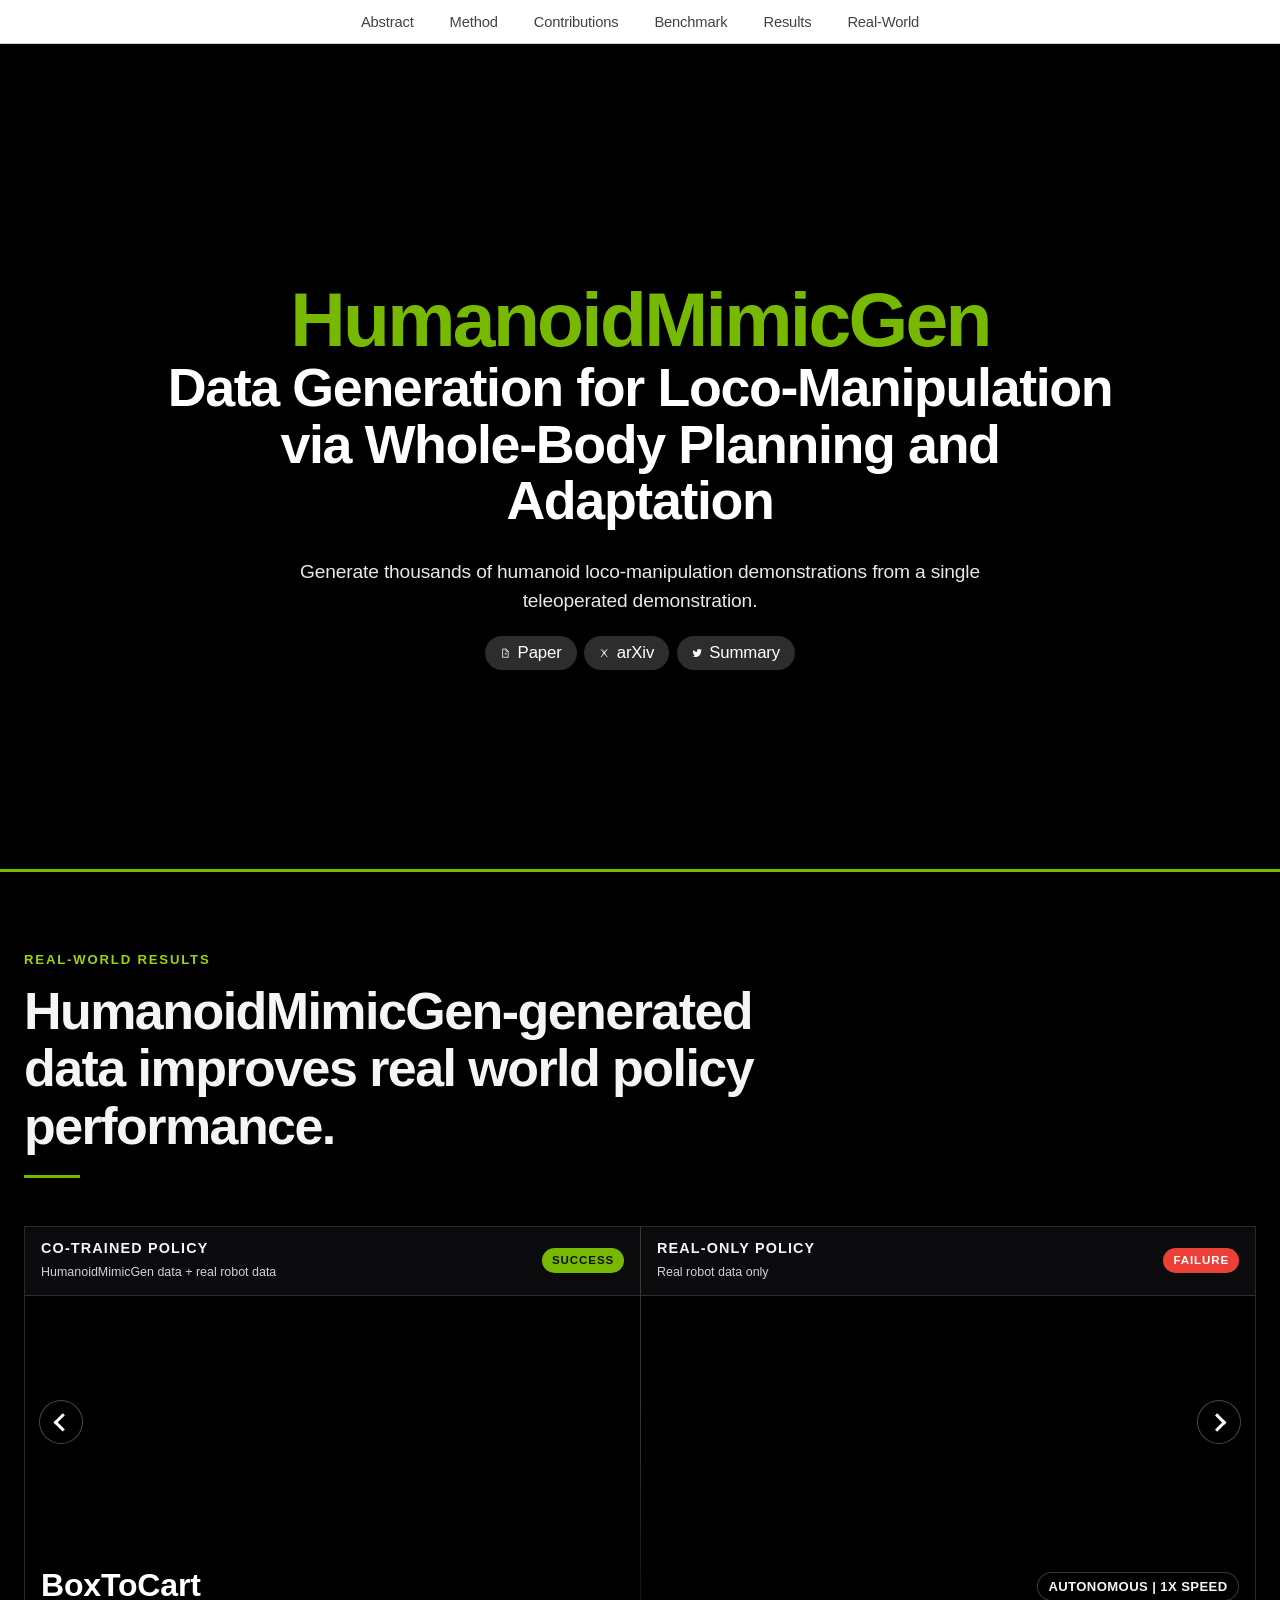
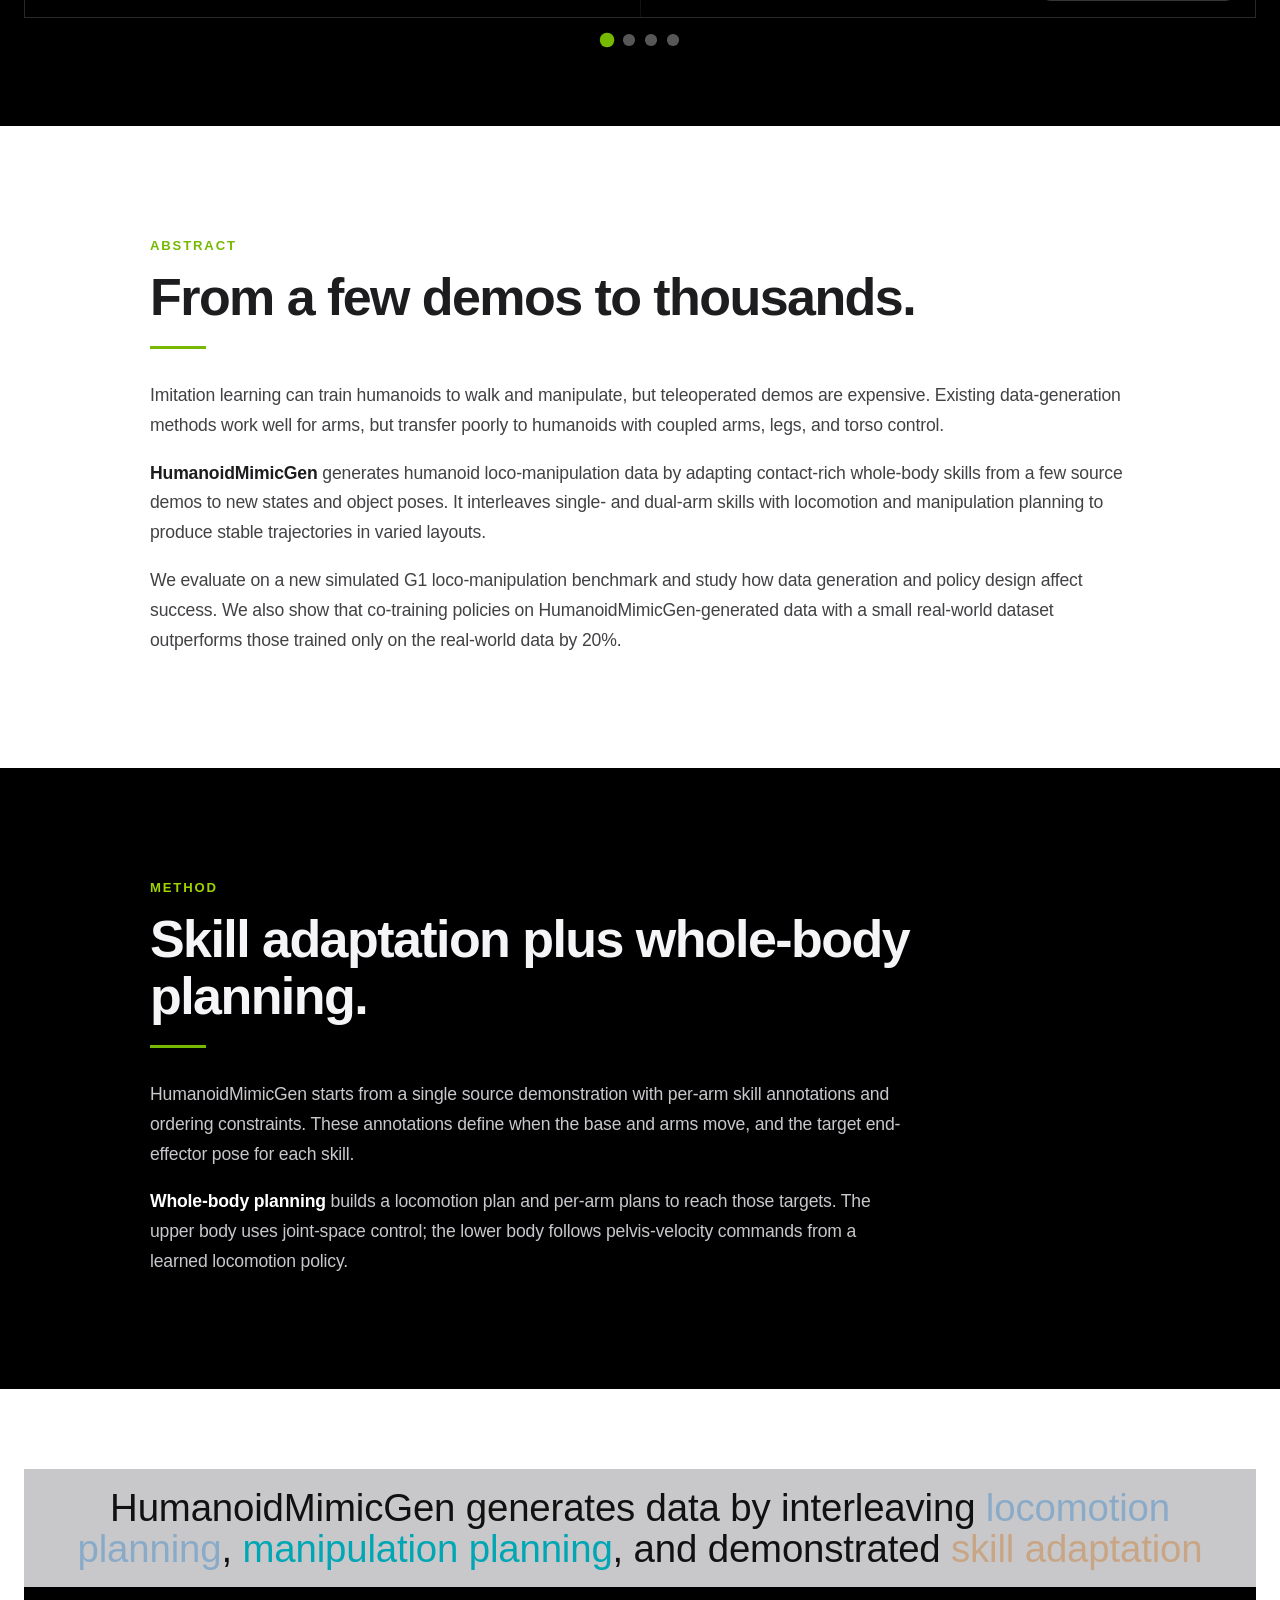
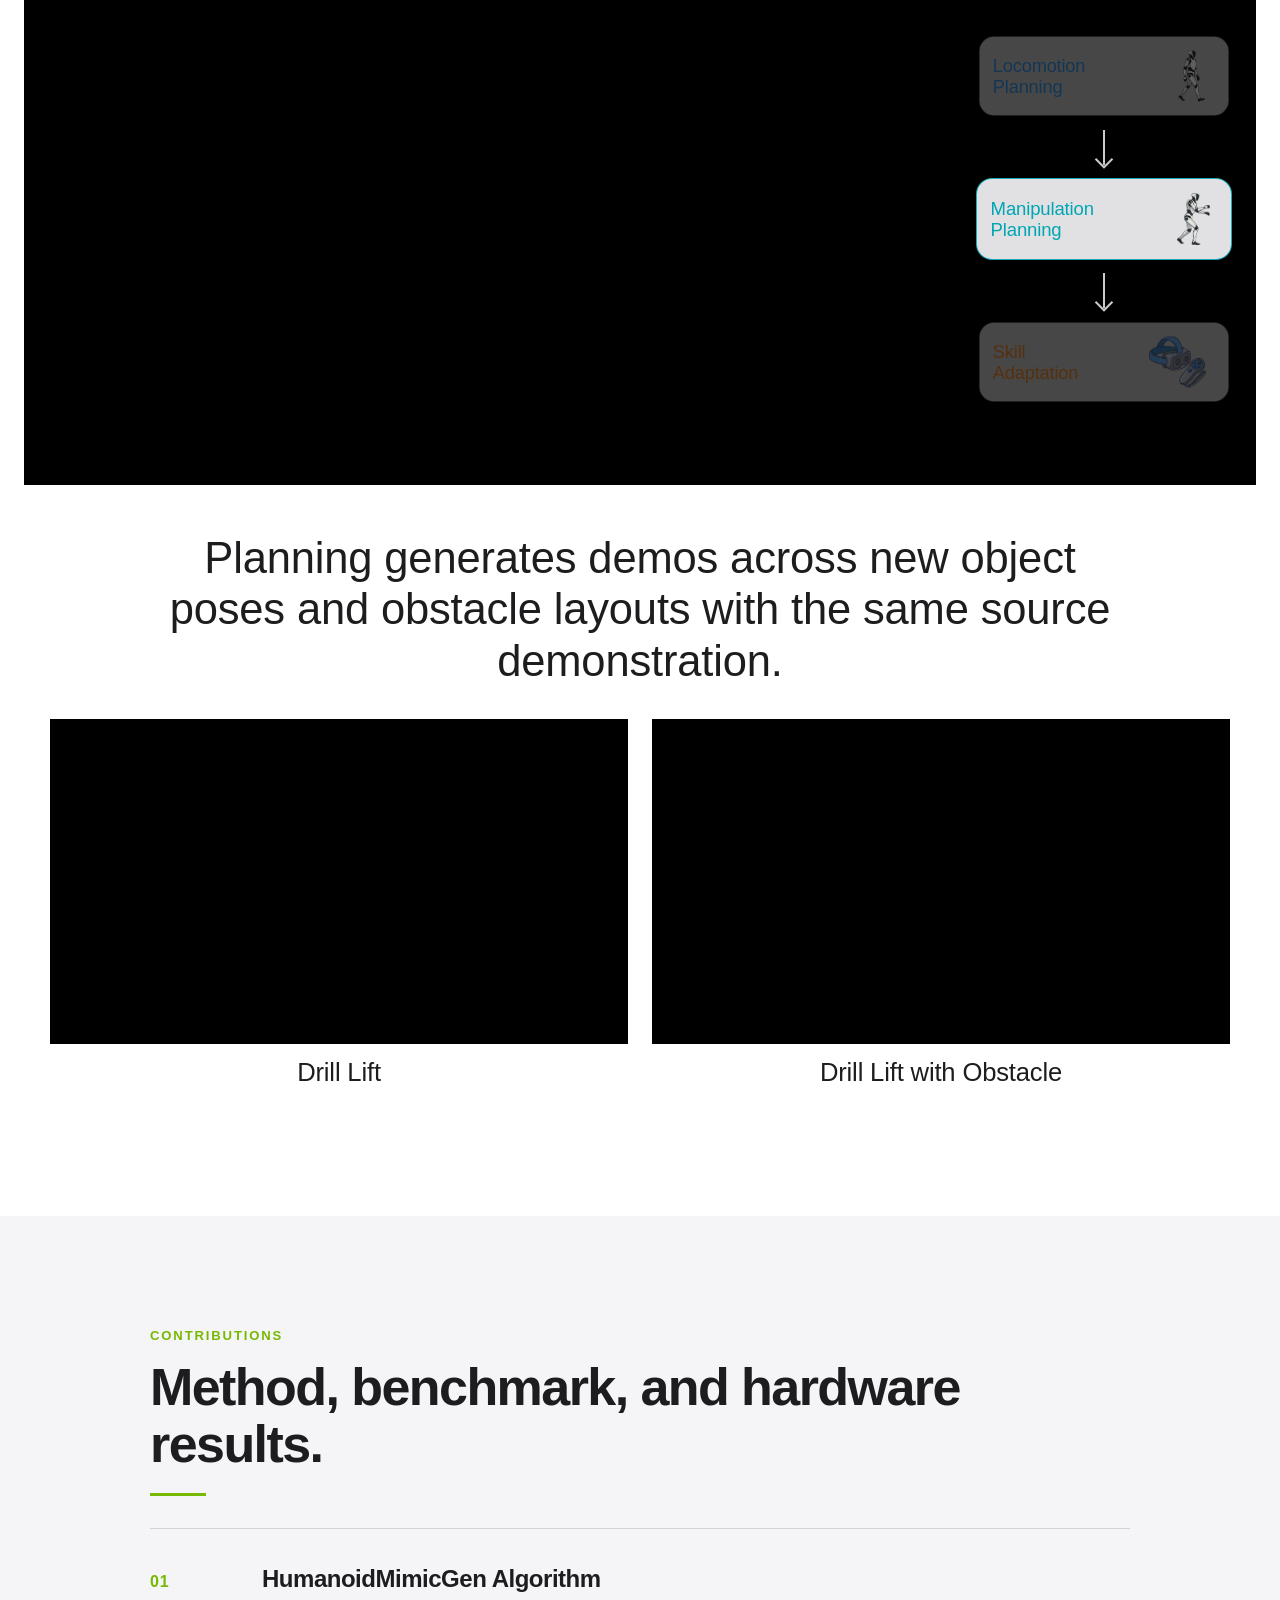
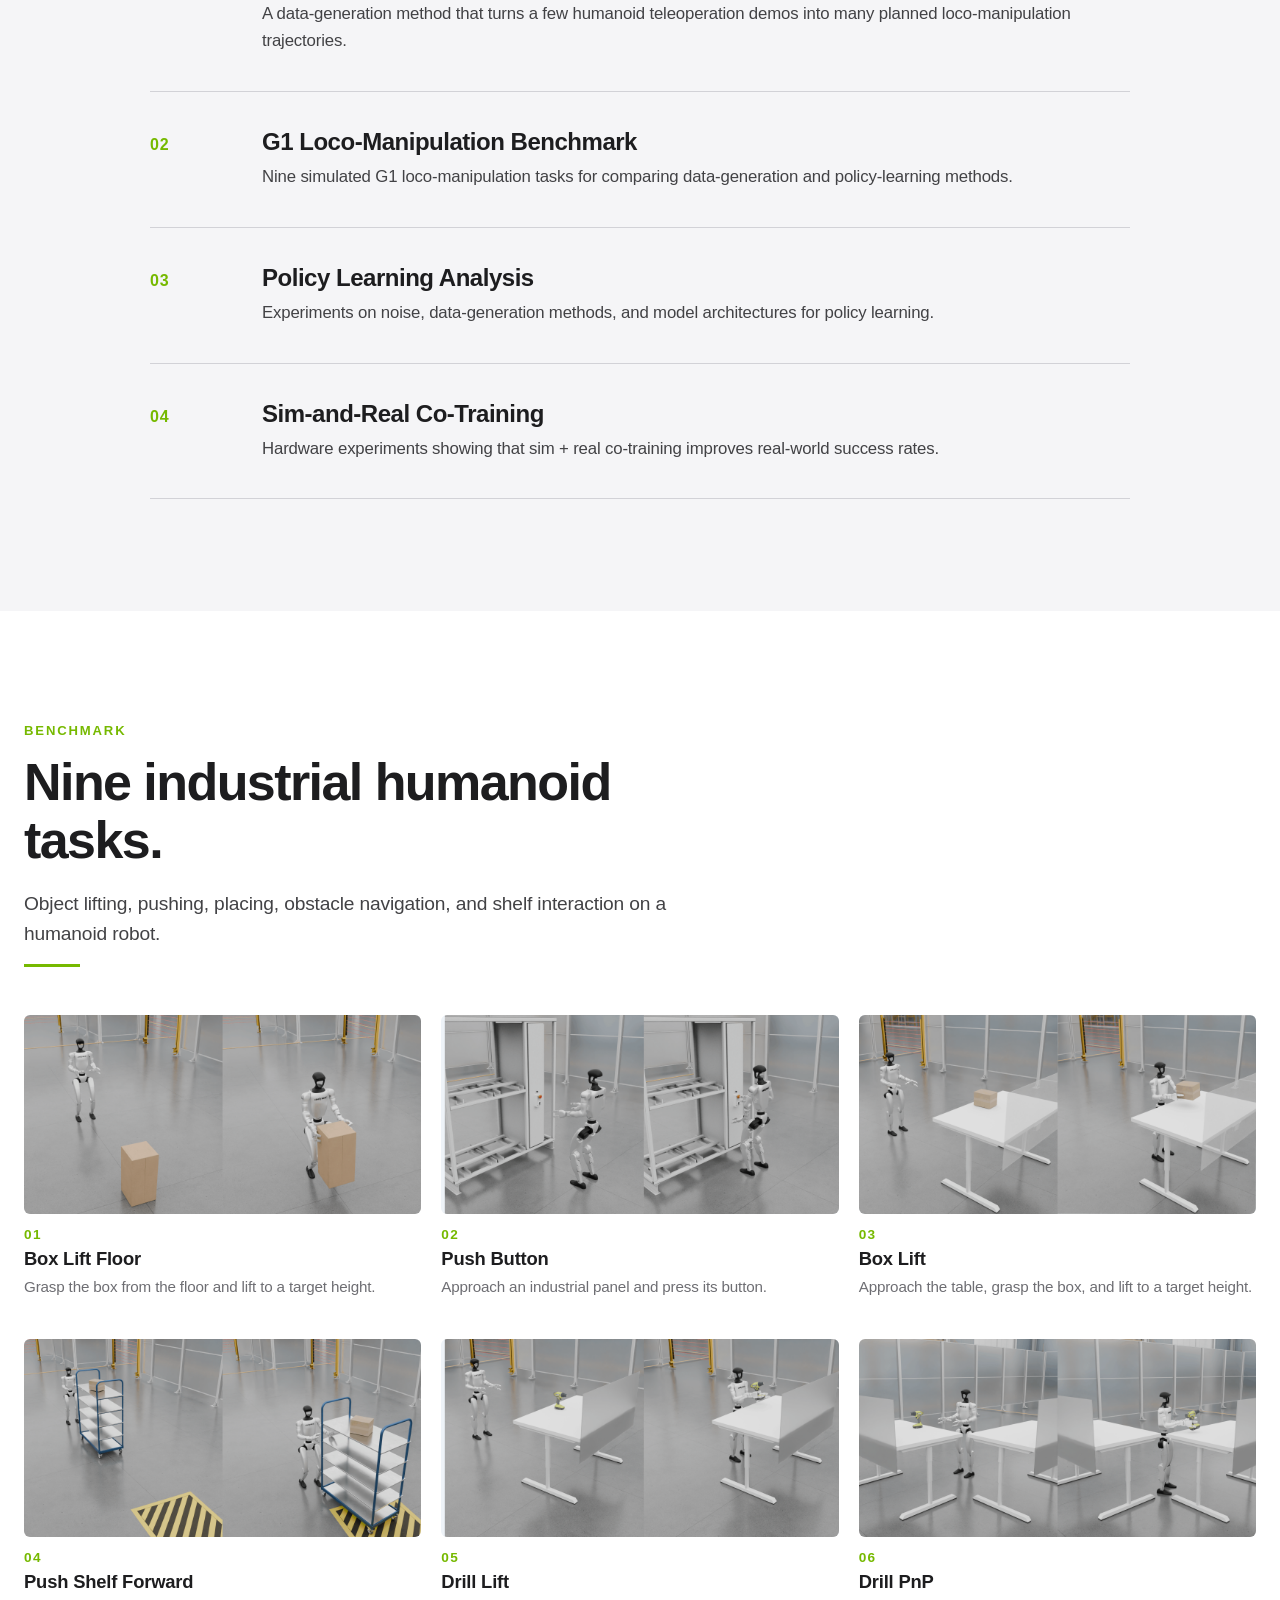
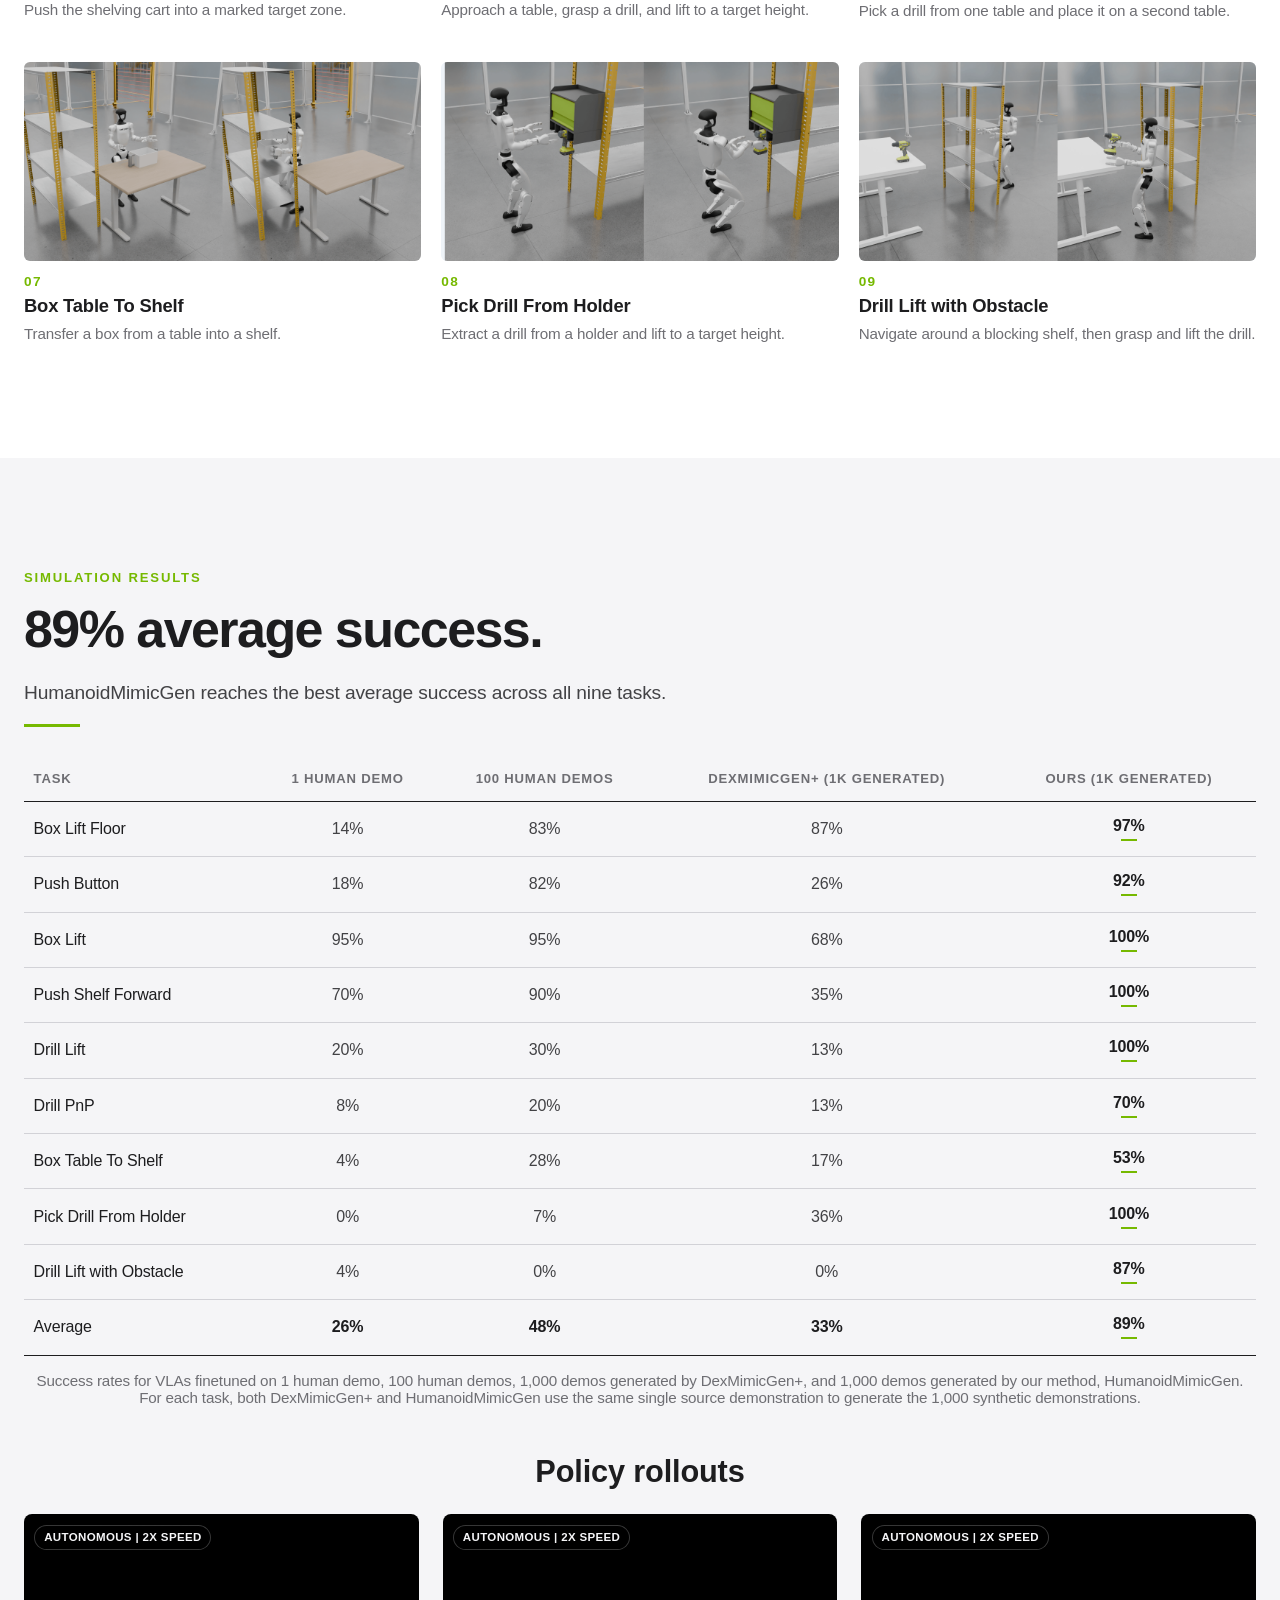
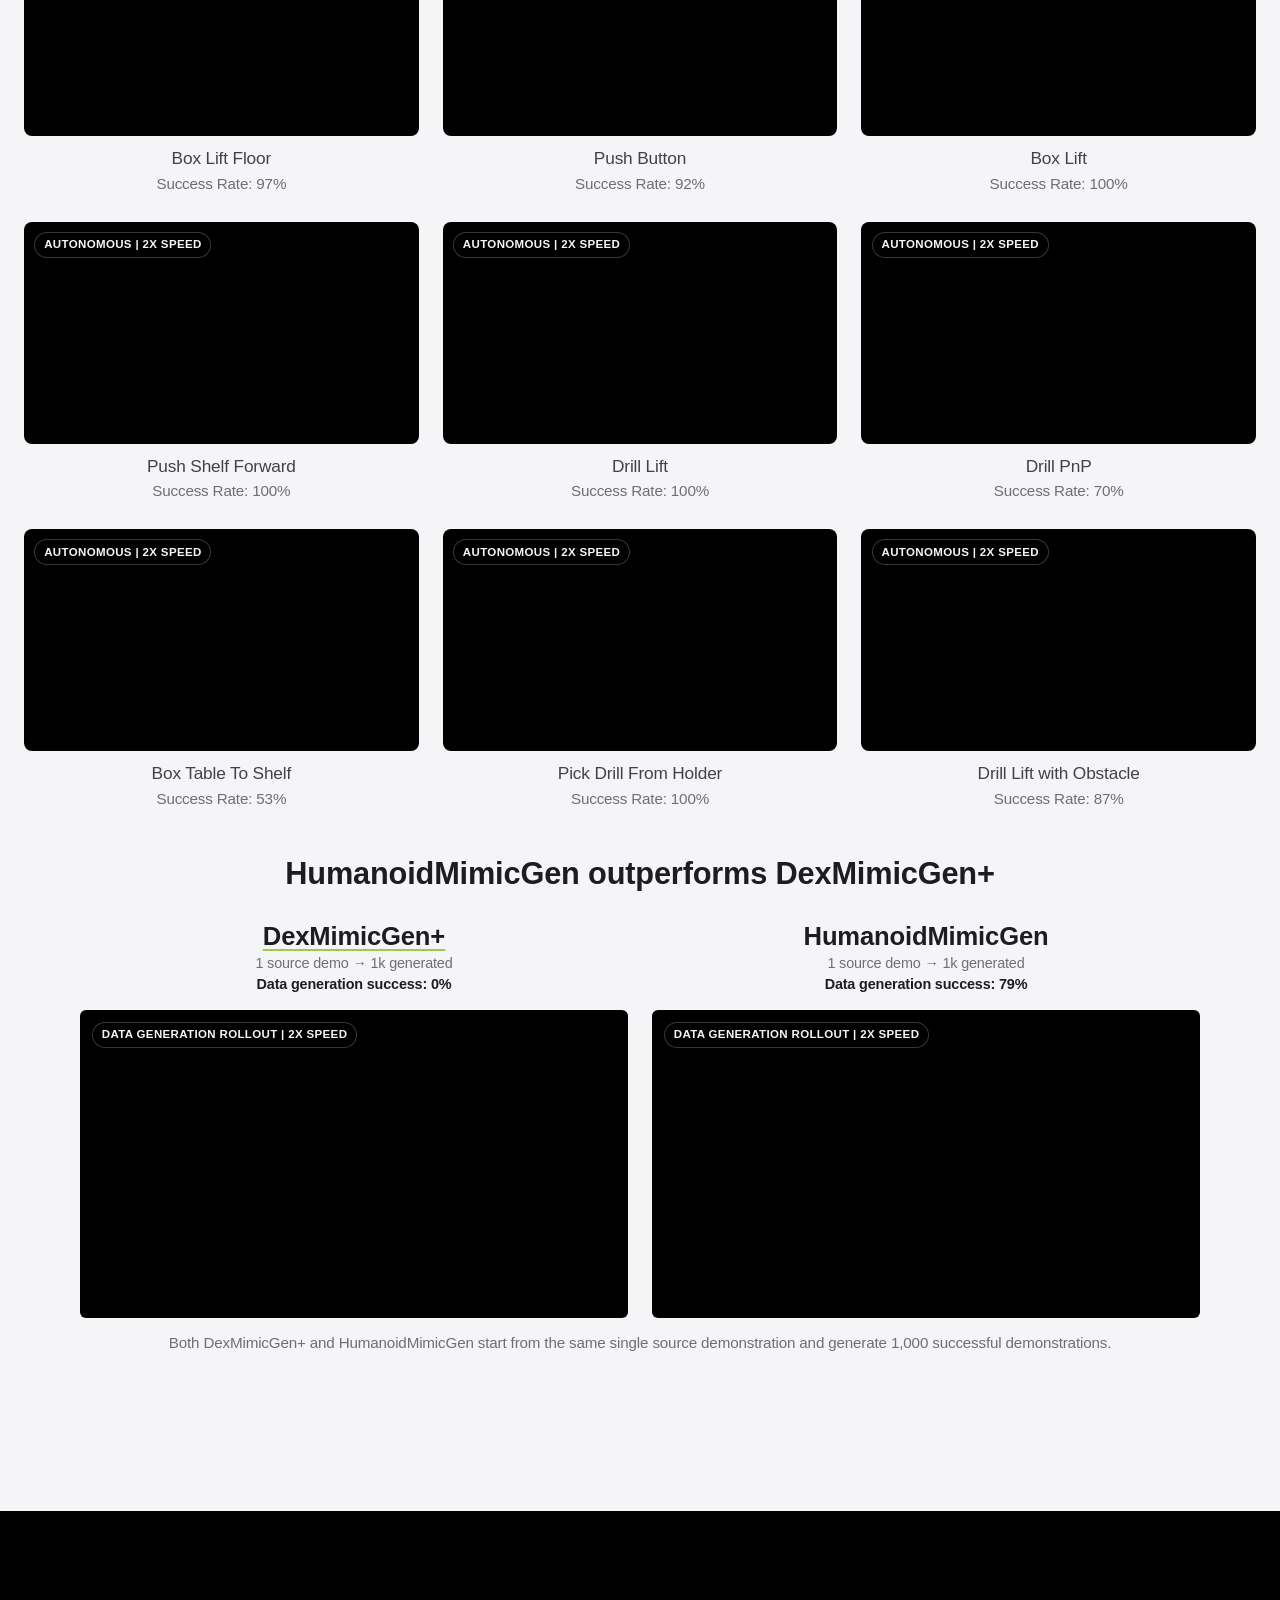
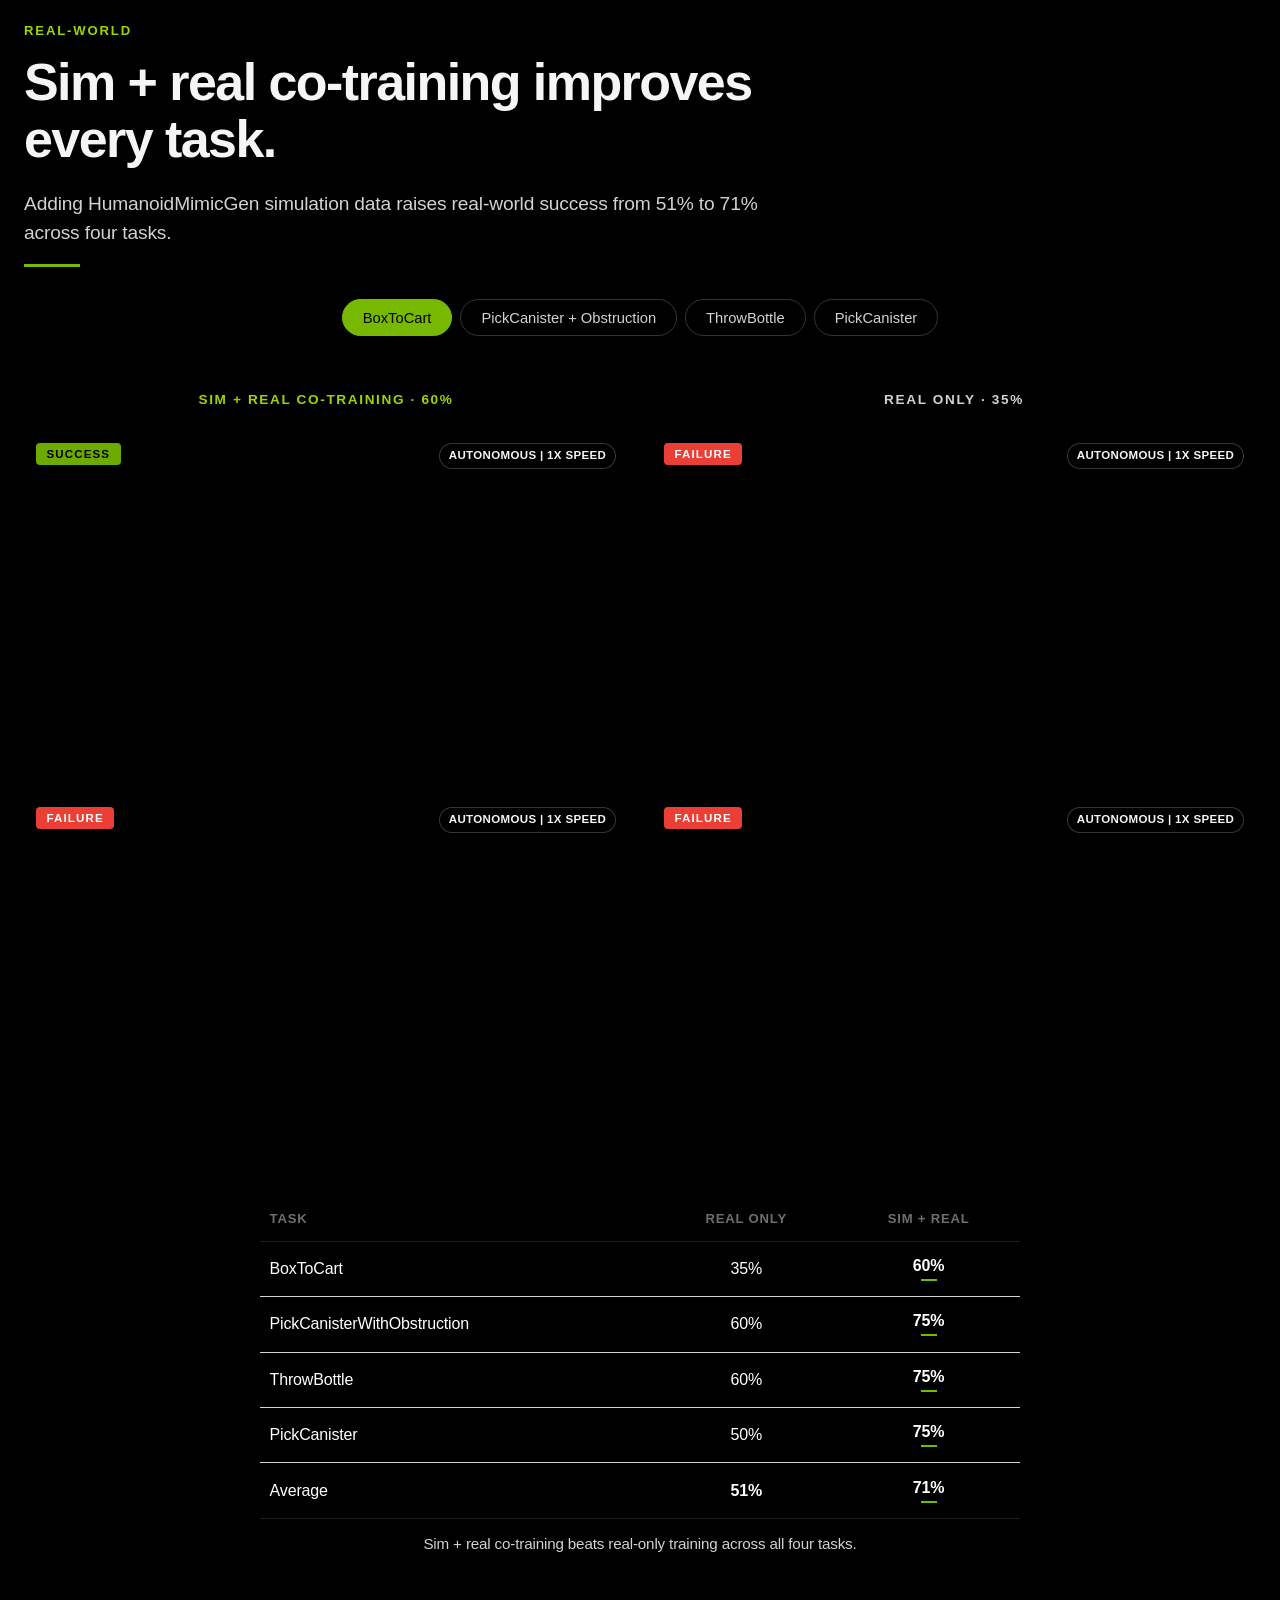
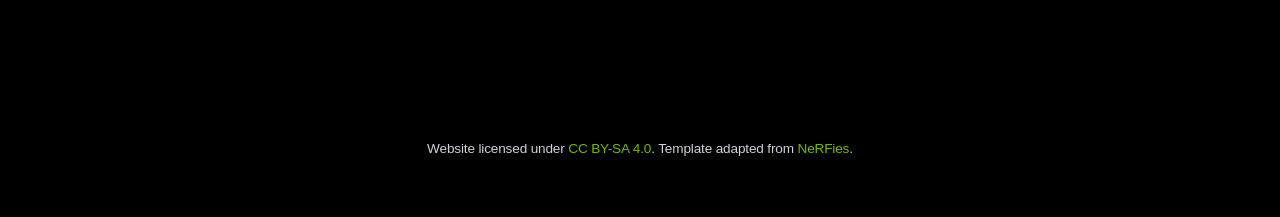
==== index.html @ 2159f548 "Remove public BibTeX section" ====
<!DOCTYPE html>
<html lang="en">
<head>
  <meta charset="utf-8">
  <meta name="description"
        content="HumanoidMimicGen: Data Generation for Loco-Manipulation via Whole-Body Planning and Adaptation.">
  <meta name="keywords" content="Imitation Learning, Loco-Manipulation, Humanoid Robots, Automated Data Generation, Whole-Body Control.">
  <meta name="viewport" content="width=device-width, initial-scale=1">
  <title>HumanoidMimicGen — Data Generation for Loco-Manipulation via Whole-Body Planning and Adaptation</title>

  <link rel="stylesheet" href="./static/css/index.css">
</head>
<body>


<!-- ==================== STICKY NAV ==================== -->
<nav class="nv-nav">
  <div class="inner">
    <a href="#abstract">Abstract</a>
    <a href="#method">Method</a>
    <a href="#contributions">Contributions</a>
    <a href="#benchmark">Benchmark</a>
    <a href="#results">Results</a>
    <a href="#real-world">Real-World</a>
  </div>
</nav>


<!-- ==================== HERO with background video ==================== -->
<section class="nv-hero">
  <video class="hero-bg" playsinline autoplay loop muted preload="auto" src="./resources/teaser.mp4"></video>
  <div class="hero-overlay"></div>
  <div class="nv-container">
    <h1 class="display-1">
      <span class="accent">HumanoidMimicGen</span><br>
      <span class="hero-title-detail">Data Generation for Loco-Manipulation<br>via Whole-Body Planning and Adaptation</span>
    </h1>
    <p class="lede" style="max-width: 720px; margin: 0 auto;">
      Generate thousands of humanoid loco-manipulation demonstrations from a single teleoperated demonstration.
    </p>
    <div class="hero-links" aria-label="Project links">
      <a class="hero-pill disabled" href="#" aria-disabled="true">
        <span class="hero-pill-icon" aria-hidden="true">
          <svg viewBox="0 0 24 24" role="img">
            <path d="M6 2.5h8.1L19 7.4V21.5H6V2.5Z" fill="none" stroke="currentColor" stroke-width="1.8" stroke-linejoin="round"/>
            <path d="M14 2.5V7.5H19" fill="none" stroke="currentColor" stroke-width="1.8" stroke-linejoin="round"/>
            <path d="M8.1 16.4c2.5-.9 4.5-3.3 5.4-6.8.4 2.2 1.5 4.1 3.6 5.3-2.6-.6-5.6-.2-9 1.5Z" fill="currentColor"/>
          </svg>
        </span>
        <span>Paper</span>
      </a>
      <a class="hero-pill disabled" href="#" aria-disabled="true">
        <span class="hero-pill-icon" aria-hidden="true">
          <svg viewBox="0 0 24 24" role="img">
            <path d="M5.2 3.7 18.8 20.3M18.8 3.7 5.2 20.3" fill="none" stroke="currentColor" stroke-width="1.9" stroke-linecap="round"/>
            <path d="M8.4 4.4c2.5 3.3 4.9 6.7 7.2 10.2M15.6 4.4c-2.5 3.3-4.9 6.7-7.2 10.2" fill="none" stroke="currentColor" stroke-width="1.35" stroke-linecap="round" opacity="0.8"/>
            <circle cx="12" cy="12" r="1.25" fill="currentColor"/>
          </svg>
        </span>
        <span>arXiv</span>
      </a>
      <a class="hero-pill disabled" href="#" aria-disabled="true">
        <span class="hero-pill-icon" aria-hidden="true">
          <svg viewBox="0 0 24 24" role="img">
            <path d="M23 4.9c-.8.4-1.7.6-2.6.7.9-.6 1.6-1.4 2-2.5-.9.5-1.8.9-2.9 1.1A4.5 4.5 0 0 0 11.7 8.3c0 .4 0 .7.1 1C8.1 9.1 4.8 7.4 2.6 4.8c-.4.7-.6 1.4-.6 2.2 0 1.5.8 2.8 1.9 3.6-.7 0-1.4-.2-2-.6v.1c0 2.1 1.5 3.8 3.5 4.2-.4.1-.8.2-1.2.2-.3 0-.6 0-.8-.1.6 1.8 2.2 3 4.1 3.1A9 9 0 0 1 1.9 19.4c-.4 0-.7 0-1.1-.1A12.8 12.8 0 0 0 7.8 21c8.4 0 13-7 13-13v-.6c.9-.6 1.6-1.4 2.2-2.5Z" fill="currentColor"/>
          </svg>
        </span>
        <span>Summary</span>
      </a>
    </div>
  </div>
</section>


<!-- ==================== REAL-WORLD SUCCESS REEL ==================== -->
<section class="nv-section dark compact">
  <div class="nv-container wide">
    <div style="max-width: 760px;">
      <p class="eyebrow">Real-World Results</p>
      <h2 class="display-2">HumanoidMimicGen-generated data improves real world policy performance.</h2>
      <hr class="nv-rule">
    </div>

    <div class="real-carousel" role="region" aria-roledescription="carousel" aria-label="Real-world HumanoidMimicGen versus real-only rollouts">
      <div class="real-carousel-viewport">
        <div class="real-carousel-track">
          <figure class="real-carousel-slide active" aria-hidden="false">
            <div class="real-carousel-pair">
              <div class="real-carousel-cell">
                <div class="real-carousel-cell-heading success"><strong>Co-trained policy</strong><small>HumanoidMimicGen data + real robot data</small><em>Success</em></div>
                <video playsinline autoplay muted preload="metadata" src="./resources/real-world/boxtocart-cotrain-success.mp4"></video>
              </div>
              <div class="real-carousel-cell">
                <div class="real-carousel-cell-heading fail"><strong>Real-only policy</strong><small>Real robot data only</small><em>Failure</em></div>
                <video playsinline loop muted preload="metadata" src="./resources/real-world/boxtocart-realonly-fail2.mp4"></video>
              </div>
            </div>
            <div class="real-carousel-meta">Autonomous | 1x speed</div>
            <figcaption><span>BoxToCart</span></figcaption>
          </figure>
          <figure class="real-carousel-slide" aria-hidden="true">
            <div class="real-carousel-pair">
              <div class="real-carousel-cell">
                <div class="real-carousel-cell-heading success"><strong>Co-trained policy</strong><small>HumanoidMimicGen data + real robot data</small><em>Success</em></div>
                <video playsinline muted preload="metadata" src="./resources/real-world/pickcanisterobs-cotrain-success.mp4"></video>
              </div>
              <div class="real-carousel-cell">
                <div class="real-carousel-cell-heading fail"><strong>Real-only policy</strong><small>Real robot data only</small><em>Failure</em></div>
                <video playsinline loop muted preload="metadata" src="./resources/real-world/pickcanisterobs-realonly-fail.mp4"></video>
              </div>
            </div>
            <div class="real-carousel-meta">Autonomous | 1x speed</div>
            <figcaption><span>PickCanister + Obstruction</span></figcaption>
          </figure>
          <figure class="real-carousel-slide" aria-hidden="true">
            <div class="real-carousel-pair">
              <div class="real-carousel-cell">
                <div class="real-carousel-cell-heading success"><strong>Co-trained policy</strong><small>HumanoidMimicGen data + real robot data</small><em>Success</em></div>
                <video playsinline muted preload="metadata" src="./resources/real-world/throwbottle-cotrain-success.mp4"></video>
              </div>
              <div class="real-carousel-cell">
                <div class="real-carousel-cell-heading fail"><strong>Real-only policy</strong><small>Real robot data only</small><em>Failure</em></div>
                <video playsinline loop muted preload="metadata" src="./resources/real-world/throwbottle-realonly-fail.mp4"></video>
              </div>
            </div>
            <div class="real-carousel-meta">Autonomous | 1x speed</div>
            <figcaption><span>ThrowBottle</span></figcaption>
          </figure>
          <figure class="real-carousel-slide" aria-hidden="true">
            <div class="real-carousel-pair">
              <div class="real-carousel-cell">
                <div class="real-carousel-cell-heading success"><strong>Co-trained policy</strong><small>HumanoidMimicGen data + real robot data</small><em>Success</em></div>
                <video playsinline muted preload="metadata" src="./resources/real-world/pickcanister-cotrain-success.mp4"></video>
              </div>
              <div class="real-carousel-cell">
                <div class="real-carousel-cell-heading fail"><strong>Real-only policy</strong><small>Real robot data only</small><em>Failure</em></div>
                <video playsinline loop muted preload="metadata" src="./resources/real-world/pickcanister-realonly-fail.mp4"></video>
              </div>
            </div>
            <div class="real-carousel-meta">Autonomous | 1x speed</div>
            <figcaption><span>PickCanister</span></figcaption>
          </figure>
        </div>
        <button class="real-carousel-arrow prev" type="button" aria-label="Previous real-world rollout"></button>
        <button class="real-carousel-arrow next" type="button" aria-label="Next real-world rollout"></button>
      </div>
      <div class="real-carousel-dots" role="tablist" aria-label="Choose real-world rollout">
        <button class="active" type="button" role="tab" aria-selected="true" aria-label="Show BoxToCart rollout" data-index="0"></button>
        <button type="button" role="tab" aria-selected="false" aria-label="Show PickCanister with obstruction rollout" data-index="1"></button>
        <button type="button" role="tab" aria-selected="false" aria-label="Show ThrowBottle rollout" data-index="2"></button>
        <button type="button" role="tab" aria-selected="false" aria-label="Show PickCanister rollout" data-index="3"></button>
      </div>
    </div>
  </div>
</section>


<!-- ==================== ABSTRACT ==================== -->
<section class="nv-section" id="abstract">
  <div class="nv-container">
    <p class="eyebrow">Abstract</p>
    <h2 class="display-2">From a few demos to thousands.</h2>
    <hr class="nv-rule">
    <div class="body-text">
      <p>
        Imitation learning can train humanoids to walk and manipulate, but teleoperated demos are expensive. Existing data-generation methods work well for arms, but transfer poorly to humanoids with coupled arms, legs, and torso control.
      </p>
      <p>
        <strong>HumanoidMimicGen</strong> generates humanoid loco-manipulation data by adapting contact-rich whole-body skills from a few source demos to new states and object poses. It interleaves single- and dual-arm skills with locomotion and manipulation planning to produce stable trajectories in varied layouts.
      </p>
      <p>
        We evaluate on a new simulated G1 loco-manipulation benchmark and study how data generation and policy design affect success. We also show that co-training policies on HumanoidMimicGen-generated data with a small real-world dataset outperforms those trained only on the real-world data by 20%.
      </p>
    </div>
  </div>
</section>


<!-- ==================== METHOD ==================== -->
<section class="nv-section dark" id="method">
  <div class="nv-container">
    <p class="eyebrow">Method</p>
    <h2 class="display-2">Skill adaptation plus whole-body planning.</h2>
    <hr class="nv-rule">
    <div class="body-text" style="max-width: 760px;">
      <p>
        HumanoidMimicGen starts from a single source demonstration with per-arm skill annotations and ordering constraints. These annotations define when the base and arms move, and the target end-effector pose for each skill.
      </p>
      <p>
        <strong>Whole-body planning</strong> builds a locomotion plan and per-arm plans to reach those targets. The upper body uses joint-space control; the lower body follows pelvis-velocity commands from a learned locomotion policy.
      </p>
    </div>
  </div>
</section>

<section class="nv-section compact">
  <div class="nv-container wide">
    <div class="media-block method-video-block" style="margin-top: 0;" data-method-phase="manipulation">
      <video class="method-video" playsinline autoplay loop muted src="./resources/method.mp4"></video>
      <div class="method-overlay" aria-hidden="true">
        <h3 class="method-overlay-title">
          HumanoidMimicGen generates data by interleaving
          <span class="term locomotion">locomotion planning</span>,
          <span class="term manipulation">manipulation planning</span>, and demonstrated
          <span class="term skill">skill adaptation</span>
        </h3>
        <div class="method-flow">
          <div class="method-step locomotion">
            <span>Locomotion<br>Planning</span>
            <img src="./resources/method-icons/locomotion.png" alt="">
          </div>
          <div class="method-flow-arrow" aria-hidden="true"></div>
          <div class="method-step manipulation">
            <span>Manipulation<br>Planning</span>
            <img src="./resources/method-icons/manipulation.png" alt="">
          </div>
          <div class="method-flow-arrow" aria-hidden="true"></div>
          <div class="method-step skill">
            <span>Skill<br>Adaptation</span>
            <img src="./resources/method-icons/skill.png" alt="">
          </div>
        </div>
      </div>
    </div>
    <div class="media-block planning-demo-block">
      <div class="planning-demo-copy">
        <h3>Planning generates demos across new object poses and obstacle layouts with the same source demonstration.</h3>
      </div>
      <div class="planning-demo-grid" aria-label="Generated demonstration rollouts">
        <figure class="planning-demo-card">
          <video playsinline autoplay loop muted preload="metadata" src="./resources/generated-rollouts/drill-lift.mp4"></video>
          <figcaption>Drill Lift</figcaption>
        </figure>
        <figure class="planning-demo-card">
          <video playsinline autoplay loop muted preload="metadata" src="./resources/generated-rollouts/drill-lift-obstacle.mp4"></video>
          <figcaption>Drill Lift with Obstacle</figcaption>
        </figure>
      </div>
    </div>
  </div>
</section>


<!-- ==================== CONTRIBUTIONS ==================== -->
<section class="nv-section alt" id="contributions">
  <div class="nv-container">
    <p class="eyebrow">Contributions</p>
    <h2 class="display-2">Method, benchmark, and hardware results.</h2>
    <hr class="nv-rule">

    <div class="nv-list">
      <div class="row">
        <div class="num">01</div>
        <div>
          <h4>HumanoidMimicGen Algorithm</h4>
          <p>A data-generation method that turns a few humanoid teleoperation demos into many planned loco-manipulation trajectories.</p>
        </div>
      </div>
      <div class="row">
        <div class="num">02</div>
        <div>
          <h4>G1 Loco-Manipulation Benchmark</h4>
          <p>Nine simulated G1 loco-manipulation tasks for comparing data-generation and policy-learning methods.</p>
        </div>
      </div>
      <div class="row">
        <div class="num">03</div>
        <div>
          <h4>Policy Learning Analysis</h4>
          <p>Experiments on noise, data-generation methods, and model architectures for policy learning.</p>
        </div>
      </div>
      <div class="row">
        <div class="num">04</div>
        <div>
          <h4>Sim-and-Real Co-Training</h4>
          <p>Hardware experiments showing that sim + real co-training improves real-world success rates.</p>
        </div>
      </div>
    </div>
  </div>
</section>


<!-- ==================== BENCHMARK ==================== -->
<section class="nv-section" id="benchmark">
  <div class="nv-container wide">
    <div style="max-width: 720px;">
      <p class="eyebrow">Benchmark</p>
      <h2 class="display-2">Nine industrial humanoid tasks.</h2>
      <p class="lede">Object lifting, pushing, placing, obstacle navigation, and shelf interaction on a humanoid robot.</p>
      <hr class="nv-rule">
    </div>

    <div class="benchmark-task-grid" aria-label="G1 loco-manipulation benchmark task images">
      <figure class="benchmark-task-figure">
        <img src="./resources/benchmark-tasks/box-lift-floor.png" alt="Box Lift Floor task snapshots">
        <figcaption>
          <span class="benchmark-task-num">01</span>
          <span class="benchmark-task-title">Box Lift Floor</span>
          <span class="benchmark-task-desc">Grasp the box from the floor and lift to a target height.</span>
        </figcaption>
      </figure>
      <figure class="benchmark-task-figure">
        <img src="./resources/benchmark-tasks/push-button.png" alt="Push Button task snapshots">
        <figcaption>
          <span class="benchmark-task-num">02</span>
          <span class="benchmark-task-title">Push Button</span>
          <span class="benchmark-task-desc">Approach an industrial panel and press its button.</span>
        </figcaption>
      </figure>
      <figure class="benchmark-task-figure">
        <img src="./resources/benchmark-tasks/box-lift.png" alt="Box Lift task snapshots">
        <figcaption>
          <span class="benchmark-task-num">03</span>
          <span class="benchmark-task-title">Box Lift</span>
          <span class="benchmark-task-desc">Approach the table, grasp the box, and lift to a target height.</span>
        </figcaption>
      </figure>
      <figure class="benchmark-task-figure">
        <img src="./resources/benchmark-tasks/push-shelf-forward.png" alt="Push Shelf Forward task snapshots">
        <figcaption>
          <span class="benchmark-task-num">04</span>
          <span class="benchmark-task-title">Push Shelf Forward</span>
          <span class="benchmark-task-desc">Push the shelving cart into a marked target zone.</span>
        </figcaption>
      </figure>
      <figure class="benchmark-task-figure">
        <img src="./resources/benchmark-tasks/drill-lift.png" alt="Drill Lift task snapshots">
        <figcaption>
          <span class="benchmark-task-num">05</span>
          <span class="benchmark-task-title">Drill Lift</span>
          <span class="benchmark-task-desc">Approach a table, grasp a drill, and lift to a target height.</span>
        </figcaption>
      </figure>
      <figure class="benchmark-task-figure">
        <img src="./resources/benchmark-tasks/drill-pnp.png" alt="Drill PnP task snapshots">
        <figcaption>
          <span class="benchmark-task-num">06</span>
          <span class="benchmark-task-title">Drill PnP</span>
          <span class="benchmark-task-desc">Pick a drill from one table and place it on a second table.</span>
        </figcaption>
      </figure>
      <figure class="benchmark-task-figure">
        <img src="./resources/benchmark-tasks/box-table-to-shelf.png" alt="Box Table To Shelf task snapshots">
        <figcaption>
          <span class="benchmark-task-num">07</span>
          <span class="benchmark-task-title">Box Table To Shelf</span>
          <span class="benchmark-task-desc">Transfer a box from a table into a shelf.</span>
        </figcaption>
      </figure>
      <figure class="benchmark-task-figure">
        <img src="./resources/benchmark-tasks/pick-drill-from-holder.png" alt="Pick Drill From Holder task snapshots">
        <figcaption>
          <span class="benchmark-task-num">08</span>
          <span class="benchmark-task-title">Pick Drill From Holder</span>
          <span class="benchmark-task-desc">Extract a drill from a holder and lift to a target height.</span>
        </figcaption>
      </figure>
      <figure class="benchmark-task-figure">
        <img src="./resources/benchmark-tasks/drill-lift-obstacle.png" alt="Drill Lift with Obstacle task snapshots">
        <figcaption>
          <span class="benchmark-task-num">09</span>
          <span class="benchmark-task-title">Drill Lift with Obstacle</span>
          <span class="benchmark-task-desc">Navigate around a blocking shelf, then grasp and lift the drill.</span>
        </figcaption>
      </figure>
    </div>
  </div>
</section>


<!-- ==================== SIM RESULTS ==================== -->
<section class="nv-section alt" id="results">
  <div class="nv-container wide">
    <div style="max-width: 720px;">
      <p class="eyebrow">Simulation Results</p>
      <h2 class="display-2">89% average success.</h2>
      <p class="lede">HumanoidMimicGen reaches the best average success across all nine tasks.</p>
      <hr class="nv-rule">
    </div>

    <table class="nv-table">
      <thead>
        <tr>
          <th>Task</th>
          <th>1 Human Demo</th>
          <th>100 Human Demos</th>
          <th>DexMimicGen+ (1k Generated)</th>
          <th>Ours (1k Generated)</th>
        </tr>
      </thead>
      <tbody>
        <tr><td>Box Lift Floor</td><td>14%</td><td>83%</td><td>87%</td><td class="best">97%</td></tr>
        <tr><td>Push Button</td><td>18%</td><td>82%</td><td>26%</td><td class="best">92%</td></tr>
        <tr><td>Box Lift</td><td>95%</td><td>95%</td><td>68%</td><td class="best">100%</td></tr>
        <tr><td>Push Shelf Forward</td><td>70%</td><td>90%</td><td>35%</td><td class="best">100%</td></tr>
        <tr><td>Drill Lift</td><td>20%</td><td>30%</td><td>13%</td><td class="best">100%</td></tr>
        <tr><td>Drill PnP</td><td>8%</td><td>20%</td><td>13%</td><td class="best">70%</td></tr>
        <tr><td>Box Table To Shelf</td><td>4%</td><td>28%</td><td>17%</td><td class="best">53%</td></tr>
        <tr><td>Pick Drill From Holder</td><td>0%</td><td>7%</td><td>36%</td><td class="best">100%</td></tr>
        <tr><td>Drill Lift with Obstacle</td><td>4%</td><td>0%</td><td>0%</td><td class="best">87%</td></tr>
        <tr class="summary"><td>Average</td><td>26%</td><td>48%</td><td>33%</td><td class="best">89%</td></tr>
      </tbody>
    </table>
    <p class="media-caption">Success rates for VLAs finetuned on 1 human demo, 100 human demos, 1,000 demos generated by DexMimicGen+, and 1,000 demos generated by our method, HumanoidMimicGen. For each task, both DexMimicGen+ and HumanoidMimicGen use the same single source demonstration to generate the 1,000 synthetic demonstrations.</p>

    <div class="media-block">
      <h3 class="rollout-heading">Policy rollouts</h3>
      <div class="rollout-grid" data-playback-rate="2" aria-label="Policy rollouts on G1 humanoid benchmark tasks">
        <figure class="rollout-card">
          <video playsinline autoplay loop muted preload="metadata" src="./Rendering/Rollouts/LMBoxLiftFloor.mp4"></video>
          <figcaption><span class="rollout-title">Box Lift Floor</span><span class="rollout-rate">Success Rate: 97%</span></figcaption>
        </figure>
        <figure class="rollout-card">
          <video playsinline autoplay loop muted preload="metadata" src="./Rendering/Rollouts/LMPushButton.mp4"></video>
          <figcaption><span class="rollout-title">Push Button</span><span class="rollout-rate">Success Rate: 92%</span></figcaption>
        </figure>
        <figure class="rollout-card">
          <video playsinline autoplay loop muted preload="metadata" src="./Rendering/Rollouts/LMBoxLift.mp4"></video>
          <figcaption><span class="rollout-title">Box Lift</span><span class="rollout-rate">Success Rate: 100%</span></figcaption>
        </figure>
        <figure class="rollout-card">
          <video playsinline autoplay loop muted preload="metadata" src="./Rendering/Rollouts/LMPushShelfForward.mp4"></video>
          <figcaption><span class="rollout-title">Push Shelf Forward</span><span class="rollout-rate">Success Rate: 100%</span></figcaption>
        </figure>
        <figure class="rollout-card">
          <video playsinline autoplay loop muted preload="metadata" src="./Rendering/Rollouts/LMDrillLift.mp4"></video>
          <figcaption><span class="rollout-title">Drill Lift</span><span class="rollout-rate">Success Rate: 100%</span></figcaption>
        </figure>
        <figure class="rollout-card">
          <video playsinline autoplay loop muted preload="metadata" src="./Rendering/Rollouts/LMDrillPnP90_Take2.mp4"></video>
          <figcaption><span class="rollout-title">Drill PnP</span><span class="rollout-rate">Success Rate: 70%</span></figcaption>
        </figure>
        <figure class="rollout-card">
          <video playsinline autoplay loop muted preload="metadata" src="./Rendering/Rollouts/LMBoxTableToShelfIndustrial.mp4"></video>
          <figcaption><span class="rollout-title">Box Table To Shelf</span><span class="rollout-rate">Success Rate: 53%</span></figcaption>
        </figure>
        <figure class="rollout-card">
          <video playsinline autoplay loop muted preload="metadata" src="./Rendering/Rollouts/LMPickDrillFromHolder.mp4"></video>
          <figcaption><span class="rollout-title">Pick Drill From Holder</span><span class="rollout-rate">Success Rate: 100%</span></figcaption>
        </figure>
        <figure class="rollout-card">
          <video playsinline autoplay loop muted preload="metadata" src="./Rendering/Rollouts/LMDrillLiftObstacle.mp4"></video>
          <figcaption><span class="rollout-title">Drill Lift with Obstacle</span><span class="rollout-rate">Success Rate: 87%</span></figcaption>
        </figure>
      </div>
    </div>

    <div class="media-block baseline-compare-block">
      <h3 class="rollout-heading">HumanoidMimicGen outperforms DexMimicGen+</h3>
      <div class="baseline-compare-grid" aria-label="DexMimicGen+ baseline versus HumanoidMimicGen">
        <figure class="baseline-compare-card">
          <figcaption>
            <a href="https://dexmimicgen.github.io/" target="_blank" rel="noopener">DexMimicGen+</a>
            <small>1 source demo → 1k generated</small>
            <small class="baseline-success">Data generation success: 0%</small>
          </figcaption>
          <div class="baseline-video-wrap">
            <video playsinline autoplay loop muted preload="metadata" src="./resources/baseline-comparison/dexmimicgen-failure.mp4"></video>
            <span>Data generation rollout | 2x speed</span>
          </div>
        </figure>
        <figure class="baseline-compare-card">
          <figcaption>
            <span>HumanoidMimicGen</span>
            <small>1 source demo → 1k generated</small>
            <small class="baseline-success">Data generation success: 79%</small>
          </figcaption>
          <div class="baseline-video-wrap">
            <video playsinline autoplay loop muted preload="metadata" src="./resources/baseline-comparison/humanoidmg-success.mp4"></video>
            <span>Data generation rollout | 2x speed</span>
          </div>
        </figure>
      </div>
      <p class="media-caption">Both DexMimicGen+ and HumanoidMimicGen start from the same single source demonstration and generate 1,000 successful demonstrations.</p>
    </div>

  </div>
</section>


<!-- ==================== REAL-WORLD ==================== -->
<section class="nv-section dark" id="real-world">
  <div class="nv-container wide">
    <div style="max-width: 760px;">
      <p class="eyebrow">Real-World</p>
      <h2 class="display-2">Sim + real co-training improves every task.</h2>
      <p class="lede">Adding HumanoidMimicGen simulation data raises real-world success from 51% to 71% across four tasks.</p>
      <hr class="nv-rule">
    </div>

    <div class="compare-tabs" role="tablist">
      <button class="active" data-task="boxtocart">BoxToCart</button>
      <button data-task="pickcanisterobs">PickCanister + Obstruction</button>
      <button data-task="throwbottle">ThrowBottle</button>
      <button data-task="pickcanister">PickCanister</button>
    </div>

    <!-- BoxToCart -->
    <div class="compare-panel active" data-task="boxtocart">
      <div class="compare-headers">
        <div class="h cotrain">Sim + Real Co-training · 60%</div>
        <div class="h">Real Only · 35%</div>
      </div>
      <div class="compare-grid">
        <div class="compare-cell"><span class="badge success">Success</span><video playsinline autoplay loop muted preload="metadata" src="./resources/real-world/boxtocart-cotrain-success.mp4"></video></div>
        <div class="compare-cell"><span class="badge fail">Failure</span><video playsinline autoplay loop muted preload="metadata" src="./resources/real-world/boxtocart-realonly-fail2.mp4"></video></div>
        <div class="compare-cell"><span class="badge fail">Failure</span><video playsinline autoplay loop muted preload="metadata" src="./resources/real-world/boxtocart-cotrain-fail.mp4"></video></div>
        <div class="compare-cell"><span class="badge fail">Failure</span><video playsinline autoplay loop muted preload="metadata" src="./resources/real-world/boxtocart-realonly-fail.mp4"></video></div>
      </div>
    </div>

    <!-- PickCanister + Obstruction -->
    <div class="compare-panel" data-task="pickcanisterobs">
      <div class="compare-headers">
        <div class="h cotrain">Sim + Real Co-training · 75%</div>
        <div class="h">Real Only · 60%</div>
      </div>
      <div class="compare-grid">
        <div class="compare-cell"><span class="badge success">Success</span><video playsinline loop muted preload="none" src="./resources/real-world/pickcanisterobs-cotrain-success.mp4"></video></div>
        <div class="compare-cell"><span class="badge success">Success</span><video playsinline loop muted preload="none" src="./resources/real-world/pickcanisterobs-realonly-success.mp4"></video></div>
        <div class="compare-cell"><span class="badge fail">Failure</span><video playsinline loop muted preload="none" src="./resources/real-world/pickcanisterobs-cotrain-fail.mp4"></video></div>
        <div class="compare-cell"><span class="badge fail">Failure</span><video playsinline loop muted preload="none" src="./resources/real-world/pickcanisterobs-realonly-fail.mp4"></video></div>
      </div>
    </div>

    <!-- ThrowBottle -->
    <div class="compare-panel" data-task="throwbottle">
      <div class="compare-headers">
        <div class="h cotrain">Sim + Real Co-training · 75%</div>
        <div class="h">Real Only · 60%</div>
      </div>
      <div class="compare-grid">
        <div class="compare-cell"><span class="badge success">Success</span><video playsinline loop muted preload="none" src="./resources/real-world/throwbottle-cotrain-success.mp4"></video></div>
        <div class="compare-cell"><span class="badge success">Success</span><video playsinline loop muted preload="none" src="./resources/real-world/throwbottle-realonly-success.mp4"></video></div>
        <div class="compare-cell"><span class="badge fail">Failure</span><video playsinline loop muted preload="none" src="./resources/real-world/throwbottle-cotrain-fail.mp4"></video></div>
        <div class="compare-cell"><span class="badge fail">Failure</span><video playsinline loop muted preload="none" src="./resources/real-world/throwbottle-realonly-fail.mp4"></video></div>
      </div>
    </div>

    <!-- PickCanister -->
    <div class="compare-panel" data-task="pickcanister">
      <div class="compare-headers">
        <div class="h cotrain">Sim + Real Co-training · 75%</div>
        <div class="h">Real Only · 50%</div>
      </div>
      <div class="compare-grid">
        <div class="compare-cell"><span class="badge success">Success</span><video playsinline loop muted preload="none" src="./resources/real-world/pickcanister-cotrain-success.mp4"></video></div>
        <div class="compare-cell"><span class="badge fail">Failure</span><video playsinline loop muted preload="none" src="./resources/real-world/pickcanister-realonly-fail2.mp4"></video></div>
        <div class="compare-cell"><span class="badge fail">Failure</span><video playsinline loop muted preload="none" src="./resources/real-world/pickcanister-cotrain-fail.mp4"></video></div>
        <div class="compare-cell"><span class="badge fail">Failure</span><video playsinline loop muted preload="none" src="./resources/real-world/pickcanister-realonly-fail.mp4"></video></div>
      </div>
    </div>

    <table class="nv-table" style="max-width: 760px; margin: 4rem auto 0;">
      <thead>
        <tr>
          <th>Task</th>
          <th>Real Only</th>
          <th>Sim + Real</th>
        </tr>
      </thead>
      <tbody>
        <tr><td>BoxToCart</td><td>35%</td><td class="best">60%</td></tr>
        <tr><td>PickCanisterWithObstruction</td><td>60%</td><td class="best">75%</td></tr>
        <tr><td>ThrowBottle</td><td>60%</td><td class="best">75%</td></tr>
        <tr><td>PickCanister</td><td>50%</td><td class="best">75%</td></tr>
        <tr class="summary"><td>Average</td><td>51%</td><td class="best">71%</td></tr>
      </tbody>
    </table>
    <p class="media-caption">Sim + real co-training beats real-only training across all four tasks.</p>
  </div>
</section>

<!-- ==================== FOOTER ==================== -->
<footer class="nv-footer">
  <p>
    Website licensed under <a rel="license" href="http://creativecommons.org/licenses/by-sa/4.0/">CC BY-SA 4.0</a>.
    Template adapted from <a href="https://nerfies.github.io/">NeRFies</a>.
  </p>
</footer>


<!-- ==================== REVEAL + COMPARE TABS ==================== -->
<script>
  // Reveal on scroll
  (function () {
    var els = document.querySelectorAll('.nv-section, .media-bleed');
    els.forEach(function (el) { el.classList.add('reveal'); });
    if ('IntersectionObserver' in window) {
      var io = new IntersectionObserver(function (entries) {
        entries.forEach(function (e) {
          if (e.isIntersecting) {
            e.target.classList.add('in');
            io.unobserve(e.target);
          }
        });
      }, { threshold: 0.08 });
      els.forEach(function (el) { io.observe(el); });
    } else {
      els.forEach(function (el) { el.classList.add('in'); });
    }
  })();

  // Policy rollout videos
  (function () {
    var grid = document.querySelector('.rollout-grid[data-playback-rate]');
    if (!grid) return;

    var rate = parseFloat(grid.dataset.playbackRate) || 1;
    grid.querySelectorAll('video').forEach(function (video) {
      function setRate() {
        video.defaultPlaybackRate = rate;
        video.playbackRate = rate;
      }
      setRate();
      video.addEventListener('loadedmetadata', setRate);
      video.addEventListener('play', setRate);
    });
  })();

  // Method video overlay
  (function () {
    var block = document.querySelector('.method-video-block');
    if (!block) return;

    var video = block.querySelector('.method-video');
    if (!video) return;

    function syncPhase() {
      var t = video.currentTime || 0;
      var phase = 'manipulation';
      if (t >= 13.125) {
        phase = 'skill';
      } else if (t >= 12.125) {
        phase = 'manipulation';
      } else if (t >= 4.131) {
        phase = 'locomotion';
      } else if (t >= 1.631) {
        phase = 'skill';
      }
      block.dataset.methodPhase = phase;
    }

    syncPhase();
    video.addEventListener('timeupdate', syncPhase);
    video.addEventListener('seeked', syncPhase);
    video.addEventListener('loadedmetadata', syncPhase);
  })();

  // Real-world video carousel
  (function () {
    var carousel = document.querySelector('.real-carousel');
    if (!carousel) return;

    var track = carousel.querySelector('.real-carousel-track');
    var slides = Array.prototype.slice.call(carousel.querySelectorAll('.real-carousel-slide'));
    var dots = Array.prototype.slice.call(carousel.querySelectorAll('.real-carousel-dots button'));
    var prev = carousel.querySelector('.real-carousel-arrow.prev');
    var next = carousel.querySelector('.real-carousel-arrow.next');
    var current = 0;
    var timer = null;
    var paused = false;

    function getVideos(slide) {
      return Array.prototype.slice.call(slide.querySelectorAll('video'));
    }

    function playVideo(video, restart) {
      if (restart) {
        try { video.currentTime = 0; } catch (e) {}
      }
      var play = video.play();
      if (play && play.catch) play.catch(function () {});
    }

    function show(index, restart) {
      index = (index + slides.length) % slides.length;
      current = index;
      track.style.transform = 'translateX(' + (-100 * index) + '%)';
      slides.forEach(function (slide, i) {
        var active = i === index;
        var videos = getVideos(slide);
        slide.classList.toggle('active', active);
        slide.setAttribute('aria-hidden', active ? 'false' : 'true');
        if (active) {
          videos.forEach(function (video) { playVideo(video, restart); });
        } else {
          videos.forEach(function (video) { video.pause(); });
        }
      });
      dots.forEach(function (button, i) {
        var active = i === index;
        button.classList.toggle('active', active);
        button.setAttribute('aria-selected', active ? 'true' : 'false');
      });
    }

    function start() {
      stop();
      var video = getVideos(slides[current])[0];
      var delay = 6500;
      if (video && Number.isFinite(video.duration) && video.duration > 0) {
        delay = Math.max(500, (video.duration - video.currentTime) * 1000 + 250);
      }
      timer = window.setTimeout(function () {
        show((current + 1) % slides.length, true);
        if (!paused && !document.hidden) start();
      }, delay);
    }

    function stop() {
      if (timer) window.clearTimeout(timer);
      timer = null;
    }

    slides.forEach(function (slide, i) {
      var video = getVideos(slide)[0];
      video.addEventListener('ended', function () {
        if (i !== current || paused || document.hidden) return;
        stop();
        show(current + 1, true);
        start();
      });
    });

    dots.forEach(function (button, i) {
      button.addEventListener('click', function () {
        show(i, true);
        start();
      });
    });

    prev.addEventListener('click', function () {
      show(current - 1, true);
      start();
    });
    next.addEventListener('click', function () {
      show(current + 1, true);
      start();
    });

    carousel.addEventListener('mouseenter', function () {
      paused = true;
      stop();
    });
    carousel.addEventListener('mouseleave', function () {
      paused = false;
      start();
    });
    document.addEventListener('visibilitychange', function () {
      if (document.hidden) {
        stop();
      } else {
        show(current, false);
        start();
      }
    });

    show(0, false);
    start();
  })();

  // Real-world comparison tabs
  (function () {
    var tabs = document.querySelectorAll('.compare-tabs button');
    var panels = document.querySelectorAll('.compare-panel');

    function activate(taskKey) {
      tabs.forEach(function (b) {
        b.classList.toggle('active', b.dataset.task === taskKey);
      });
      panels.forEach(function (p) {
        var on = p.dataset.task === taskKey;
        p.classList.toggle('active', on);
        p.querySelectorAll('video').forEach(function (v) {
          if (on) {
            if (v.preload !== 'auto') v.preload = 'auto';
            var play = v.play(); if (play && play.catch) play.catch(function () {});
          } else {
            v.pause();
          }
        });
      });
    }

    tabs.forEach(function (b) {
      b.addEventListener('click', function () { activate(b.dataset.task); });
    });

    // Kick off the initial active panel (autoplay started inline; this just
    // ensures any pre-paused videos start when their tab is selected).
    var initial = document.querySelector('.compare-tabs button.active');
    if (initial) activate(initial.dataset.task);
  })();
</script>

</body>
</html>
---- static/css/index.css ----
/* =========================================================
   HumanoidMimicGen — Apple/Tesla-style design
   NVIDIA accent palette
   ========================================================= */

:root {
  --nv-green: #76b900;
  --nv-green-dark: #5a8e00;
  --nv-green-light: #a0d400;
  --ink: #1d1d1f;
  --ink-soft: #424245;
  --ink-mute: #6e6e73;
  --bg: #ffffff;
  --bg-alt: #f5f5f7;
  --bg-dark: #000000;
  --hairline: #d2d2d7;
}

* { box-sizing: border-box; }

html { scroll-behavior: smooth; }

body {
  font-family: -apple-system, BlinkMacSystemFont, "SF Pro Display", "Inter",
               "Helvetica Neue", Helvetica, Arial, sans-serif;
  font-weight: 400;
  color: var(--ink);
  background: var(--bg);
  margin: 0;
  -webkit-font-smoothing: antialiased;
  -moz-osx-font-smoothing: grayscale;
  letter-spacing: -0.01em;
}

/* ----- Layout primitives ----- */

.nv-section {
  padding: 7rem 1.5rem;
  position: relative;
}

.nv-section.tight     { padding: 4rem 1.5rem; }
.nv-section.compact   { padding: 5rem 1.5rem; }

.nv-section.dark {
  background: var(--bg-dark);
  color: #f5f5f7;
}

.nv-section.alt {
  background: var(--bg-alt);
}

.nv-container {
  max-width: 980px;
  margin: 0 auto;
}

.nv-container.wide   { max-width: 1280px; }
.nv-container.narrow { max-width: 720px; }

.nv-rule {
  width: 56px;
  height: 3px;
  background: var(--nv-green);
  border: 0;
  margin: 0 0 2rem;
}

.nv-rule.center { margin-left: auto; margin-right: auto; }

/* ----- Typography ----- */

.eyebrow {
  font-size: 0.82rem;
  font-weight: 600;
  letter-spacing: 0.14em;
  text-transform: uppercase;
  color: var(--nv-green);
  margin: 0 0 1rem;
}

.dark .eyebrow { color: var(--nv-green-light); }

.display-1 {
  font-size: clamp(2.6rem, 6vw, 5rem);
  font-weight: 700;
  line-height: 1.05;
  letter-spacing: -0.035em;
  margin: 0 0 1.5rem;
}

.display-2 {
  font-size: clamp(2rem, 4.2vw, 3.25rem);
  font-weight: 700;
  line-height: 1.1;
  letter-spacing: -0.03em;
  margin: 0 0 1.25rem;
}

.display-3 {
  font-size: clamp(1.5rem, 2.6vw, 2rem);
  font-weight: 600;
  line-height: 1.2;
  letter-spacing: -0.02em;
  margin: 0 0 0.75rem;
}

.lede {
  font-size: clamp(1.15rem, 1.5vw, 1.35rem);
  line-height: 1.55;
  color: var(--ink-soft);
  font-weight: 400;
  margin: 0 0 1rem;
}

.dark .lede { color: #d1d1d6; }

.body-text {
  font-size: 1.1rem;
  line-height: 1.7;
  color: var(--ink-soft);
}

.body-text p { margin: 0 0 1.1rem; }
.body-text p:last-child { margin-bottom: 0; }

.body-text strong { color: var(--ink); font-weight: 600; }
.dark .body-text  { color: #c7c7cc; }
.dark .body-text strong { color: #fff; }

/* ----- Hero ----- */

.nv-hero {
  background: var(--bg-dark);
  color: #fff;
  min-height: 92vh;
  display: flex;
  align-items: center;
  justify-content: center;
  padding: 8rem 1.5rem 6rem;
  text-align: center;
  position: relative;
  overflow: hidden;
}

.nv-hero .hero-bg {
  position: absolute;
  inset: 0;
  width: 100%;
  height: 100%;
  object-fit: cover;
  z-index: 0;
  opacity: 0.65;
}

.nv-hero .hero-overlay {
  position: absolute;
  inset: 0;
  z-index: 1;
  background:
    linear-gradient(180deg, rgba(0,0,0,0.55) 0%, rgba(0,0,0,0.25) 40%, rgba(0,0,0,0.85) 100%);
}

.nv-hero .nv-container {
  position: relative;
  z-index: 2;
}

.nv-hero::after {
  content: '';
  position: absolute;
  left: 0; right: 0; bottom: 0;
  height: 3px;
  background: var(--nv-green);
  z-index: 3;
}

.nv-hero .display-1 .accent { color: var(--nv-green); }

.nv-hero .lede {
  color: #e8e8ed;
  text-shadow: 0 1px 12px rgba(0,0,0,0.5);
}

.nv-hero .display-1 {
  max-width: 1120px;
  margin-left: auto;
  margin-right: auto;
  text-shadow: 0 2px 24px rgba(0,0,0,0.5);
}

.hero-title-detail {
  display: inline-block;
  max-width: 980px;
  font-size: clamp(2rem, 4.2vw, 3.55rem);
  line-height: 1.05;
  letter-spacing: -0.025em;
}

.nv-hero .meta {
  font-size: 1rem;
  color: #a1a1a6;
  letter-spacing: 0.04em;
  margin-top: 1rem;
}

.nv-hero .meta strong { color: var(--nv-green); font-weight: 600; }

.hero-links {
  display: flex;
  flex-wrap: wrap;
  justify-content: center;
  gap: 0.45rem;
  margin-top: 1.25rem;
}

.hero-pill {
  display: inline-flex;
  align-items: center;
  gap: 0.45rem;
  min-height: 2.1rem;
  padding: 0.5rem 0.95rem;
  border-radius: 999px;
  background: rgba(47,47,47,0.96);
  color: #fff;
  font-size: clamp(0.78rem, 1.45vw, 1.05rem);
  font-weight: 500;
  line-height: 1;
  text-decoration: none;
  box-shadow: 0 1px 12px rgba(0,0,0,0.18);
  transition: background 0.15s ease, transform 0.15s ease;
}

.hero-pill:not(.disabled):hover {
  background: rgba(118,185,0,0.95);
  color: #101010;
  transform: translateY(-1px);
}

.hero-pill.disabled {
  cursor: default;
}

.hero-pill-icon {
  display: inline-flex;
  align-items: center;
  justify-content: center;
  width: 0.65rem;
  height: 0.65rem;
  flex: 0 0 0.65rem;
}

.hero-pill-icon svg {
  display: block;
  width: 100%;
  height: 100%;
}

/* ----- Media ----- */

.media-bleed {
  width: 100vw;
  margin-left: calc(50% - 50vw);
  background: #000;
}

.media-bleed video,
.media-bleed img {
  display: block;
  width: 100%;
  height: auto;
}

.media-block { margin: 3rem 0; }

.media-block video,
.media-block img {
  display: block;
  width: 100%;
  height: auto;
  border-radius: 0;
}

.method-video-block {
  position: relative;
  overflow: hidden;
  background: #000;
}

.method-video-block video {
  display: block;
  width: 100%;
  height: auto;
}

.method-overlay {
  position: absolute;
  inset: 0;
  pointer-events: none;
}

.method-overlay-title {
  position: absolute;
  top: 0;
  left: 0;
  right: 0;
  margin: 0;
  padding: 1.1rem 2rem;
  background: rgba(245,245,247,0.82);
  color: #111;
  font-size: clamp(1.35rem, 3vw, 3rem);
  font-weight: 400;
  line-height: 1.08;
  text-align: center;
}

.method-overlay-title .term {
  transition: opacity 0.25s ease, color 0.25s ease;
}

.method-overlay-title .locomotion,
.method-step.locomotion span {
  color: #2f80c7;
}

.method-overlay-title .manipulation,
.method-step.manipulation span {
  color: #00a6b4;
}

.method-overlay-title .skill {
  color: #c9731f;
}

.method-video-block[data-method-phase="locomotion"] .method-overlay-title .term:not(.locomotion),
.method-video-block[data-method-phase="manipulation"] .method-overlay-title .term:not(.manipulation),
.method-video-block[data-method-phase="skill"] .method-overlay-title .term:not(.skill) {
  opacity: 0.4;
}

.method-flow {
  position: absolute;
  right: 1.5rem;
  top: 27%;
  width: min(16rem, 20vw);
  display: grid;
  gap: 0.8rem;
}

.method-step {
  min-height: 4.6rem;
  display: flex;
  align-items: center;
  justify-content: space-between;
  gap: 0.7rem;
  padding: 0.9rem 0.85rem;
  border: 1px solid rgba(0,0,0,0.75);
  border-radius: 1rem;
  background: rgba(235,235,238,0.72);
  color: #1d1d1f;
  box-shadow: 0 1px 10px rgba(0,0,0,0.24);
  opacity: 0.42;
  transform: scale(0.98);
  transition: opacity 0.28s ease, transform 0.28s ease, background 0.28s ease, color 0.28s ease;
}

.method-step span {
  font-size: clamp(1rem, 1.45vw, 1.45rem);
  font-weight: 500;
  line-height: 1.15;
}

.method-step.skill span {
  color: #c9731f;
}

.method-step img {
  display: block;
  flex: 0 0 auto;
  max-width: 3rem;
  max-height: 3.2rem;
  object-fit: contain;
}

.method-step.skill img {
  max-width: 4.8rem;
}

.method-video-block[data-method-phase="locomotion"] .method-step.locomotion,
.method-video-block[data-method-phase="manipulation"] .method-step.manipulation,
.method-video-block[data-method-phase="skill"] .method-step.skill {
  background: rgba(245,245,247,0.92);
  opacity: 1;
  transform: scale(1);
}

.method-video-block[data-method-phase="locomotion"] .method-step.locomotion {
  border-color: rgba(47,128,199,0.9);
}

.method-video-block[data-method-phase="manipulation"] .method-step.manipulation {
  border-color: rgba(0,166,180,0.9);
}

.method-video-block[data-method-phase="skill"] .method-step.skill {
  border-color: rgba(201,115,31,0.9);
}

.method-flow-arrow {
  width: 2px;
  height: 2.2rem;
  justify-self: center;
  background: rgba(255,255,255,0.9);
  position: relative;
  opacity: 0.88;
}

.method-flow-arrow::after {
  content: "";
  position: absolute;
  left: 50%;
  bottom: -0.05rem;
  width: 0.7rem;
  height: 0.7rem;
  border-right: 2px solid rgba(255,255,255,0.9);
  border-bottom: 2px solid rgba(255,255,255,0.9);
  transform: translateX(-50%) rotate(45deg);
}

.media-caption {
  font-size: 0.95rem;
  color: var(--ink-mute);
  text-align: center;
  margin-top: 1rem;
}

.dark .media-caption { color: #d1d1d6; }

.rollout-heading {
  color: var(--ink);
  font-size: clamp(1.45rem, 2.4vw, 2rem);
  font-weight: 600;
  line-height: 1.2;
  margin: 0 0 1.5rem;
  text-align: center;
}

.planning-demo-block {
  max-width: 1180px;
  margin-left: auto;
  margin-right: auto;
}

.planning-demo-copy {
  max-width: 960px;
  margin: 0 auto 2rem;
  text-align: center;
}

.planning-demo-copy h3 {
  color: var(--ink);
  font-size: clamp(1.8rem, 3.4vw, 3rem);
  font-weight: 500;
  line-height: 1.18;
  margin: 0 0 1rem;
}

.planning-demo-copy p {
  color: var(--ink-mute);
  font-size: 1.05rem;
  line-height: 1.55;
  margin: 0;
}

.planning-demo-grid {
  display: grid;
  grid-template-columns: repeat(2, minmax(0, 1fr));
  gap: 1.5rem;
}

.planning-demo-card {
  margin: 0;
  min-width: 0;
}

.planning-demo-card video {
  display: block;
  width: 100%;
  aspect-ratio: 16 / 9;
  height: auto;
  object-fit: cover;
  background: #000;
}

.planning-demo-card figcaption {
  color: var(--ink);
  font-size: clamp(1.25rem, 2vw, 1.65rem);
  font-weight: 500;
  line-height: 1.2;
  margin-top: 0.8rem;
  text-align: center;
}

.rollout-grid {
  display: grid;
  grid-template-columns: repeat(3, minmax(0, 1fr));
  gap: 1.75rem 1.5rem;
  margin: 0;
}

.rollout-card {
  margin: 0;
  min-width: 0;
  position: relative;
}

.rollout-card::before {
  content: "Autonomous | 2x speed";
  position: absolute;
  top: 0.65rem;
  left: 0.65rem;
  z-index: 2;
  color: #f5f5f7;
  font-size: 0.72rem;
  font-weight: 600;
  line-height: 1;
  letter-spacing: 0.03em;
  text-transform: uppercase;
  text-shadow: 0 1px 10px rgba(0,0,0,0.55);
  background: rgba(0,0,0,0.38);
  border: 1px solid rgba(255,255,255,0.22);
  border-radius: 999px;
  padding: 0.38rem 0.55rem;
  backdrop-filter: blur(8px);
  pointer-events: none;
}

.rollout-card video,
.rollout-card img {
  display: block;
  width: 100%;
  aspect-ratio: 16 / 9;
  height: auto;
  object-fit: cover;
  background: #000;
  border-radius: 8px;
}

.rollout-card figcaption {
  margin-top: 0.75rem;
  text-align: center;
}

.rollout-title {
  display: block;
  color: var(--ink-soft);
  font-size: 1.08rem;
  font-weight: 500;
  line-height: 1.25;
}

.rollout-rate {
  display: block;
  color: var(--ink-mute);
  font-size: 0.95rem;
  line-height: 1.3;
  margin-top: 0.25rem;
}

.baseline-compare-block {
  max-width: 1120px;
  margin-left: auto;
  margin-right: auto;
}

.baseline-compare-grid {
  display: grid;
  grid-template-columns: repeat(2, minmax(0, 1fr));
  gap: 1.5rem;
}

.baseline-compare-card {
  margin: 0;
  min-width: 0;
}

.baseline-compare-card figcaption {
  display: flex;
  flex-direction: column;
  align-items: center;
  justify-content: center;
  gap: 0.25rem;
  min-height: 5rem;
  color: var(--ink);
  font-size: clamp(1.2rem, 2vw, 1.6rem);
  font-weight: 600;
  line-height: 1.15;
  margin-bottom: 0.8rem;
  text-align: center;
}

.baseline-compare-card figcaption small {
  color: var(--ink-mute);
  display: block;
  font-size: 0.9rem;
  font-weight: 500;
}

.baseline-compare-card figcaption .baseline-success {
  color: var(--ink);
  font-weight: 600;
}

.baseline-compare-card figcaption a {
  color: inherit;
  text-decoration-color: rgba(118,185,0,0.7);
  text-decoration-thickness: 2px;
  text-underline-offset: 0.16em;
}

.baseline-compare-card figcaption a:hover {
  color: var(--nv-green-dark);
}

.baseline-video-wrap {
  position: relative;
  overflow: hidden;
  background: #000;
  border-radius: 6px;
}

.baseline-video-wrap video {
  display: block;
  width: 100%;
  aspect-ratio: 16 / 9;
  height: auto;
  object-fit: cover;
  background: #000;
}

.baseline-video-wrap span {
  position: absolute;
  top: 0.75rem;
  left: 0.75rem;
  z-index: 2;
  color: #f5f5f7;
  font-size: 0.72rem;
  font-weight: 600;
  line-height: 1;
  letter-spacing: 0.03em;
  text-transform: uppercase;
  text-shadow: 0 1px 10px rgba(0,0,0,0.55);
  background: rgba(0,0,0,0.38);
  border: 1px solid rgba(255,255,255,0.22);
  border-radius: 999px;
  padding: 0.38rem 0.55rem;
  backdrop-filter: blur(8px);
  pointer-events: none;
}

/* ----- Numbered rows (replaces contribution cards) ----- */

.nv-list {
  border-top: 1px solid var(--hairline);
}

.dark .nv-list { border-top-color: #2c2c2e; }

.nv-list .row {
  display: grid;
  grid-template-columns: 80px 1fr;
  gap: 2rem;
  padding: 2.25rem 0;
  border-bottom: 1px solid var(--hairline);
  align-items: baseline;
}

.dark .nv-list .row { border-bottom-color: #2c2c2e; }

.nv-list .row .num {
  font-size: 1rem;
  font-weight: 600;
  color: var(--nv-green);
  letter-spacing: 0.06em;
  font-variant-numeric: tabular-nums;
}

.nv-list .row h4 {
  font-size: 1.5rem;
  font-weight: 600;
  letter-spacing: -0.02em;
  margin: 0 0 0.5rem;
  color: var(--ink);
}

.dark .nv-list .row h4 { color: #fff; }

.nv-list .row p {
  font-size: 1.05rem;
  line-height: 1.6;
  color: var(--ink-soft);
  margin: 0;
}

.dark .nv-list .row p { color: #c7c7cc; }

/* Two-column split */
.nv-split {
  display: grid;
  grid-template-columns: 1fr 1fr;
  gap: 4rem;
  align-items: center;
  margin: 4rem 0;
}

.nv-split.reverse > :first-child { order: 2; }

.nv-split video,
.nv-split img {
  width: 100%;
  height: auto;
  display: block;
  border-radius: 4px;
}

@media (max-width: 768px) {
  .nv-split { grid-template-columns: 1fr; gap: 2rem; }
  .nv-split.reverse > :first-child { order: 0; }
}

/* ----- Benchmark task grid ----- */

.benchmark-task-grid {
  display: grid;
  grid-template-columns: repeat(3, minmax(0, 1fr));
  gap: 2.5rem 1.25rem;
  margin: 3rem 0 0;
}

.benchmark-task-figure {
  margin: 0;
  min-width: 0;
}

.benchmark-task-figure img {
  display: block;
  width: 100%;
  aspect-ratio: 2 / 1;
  height: auto;
  object-fit: cover;
  background: #eef3f8;
  border-radius: 6px;
}

.benchmark-task-figure figcaption {
  display: block;
  color: var(--ink-soft);
  margin-top: 0.85rem;
  text-align: left;
}

.benchmark-task-num {
  display: block;
  font-size: 0.85rem;
  font-weight: 600;
  color: var(--nv-green);
  letter-spacing: 0.1em;
  line-height: 1;
}

.benchmark-task-title {
  display: block;
  color: var(--ink);
  font-size: 1.15rem;
  font-weight: 600;
  margin: 0.4rem 0 0.4rem;
  letter-spacing: -0.01em;
  line-height: 1.2;
}

.benchmark-task-desc {
  display: block;
  font-size: 0.95rem;
  line-height: 1.5;
  color: var(--ink-mute);
}

@media (max-width: 768px) {
  .benchmark-task-grid { grid-template-columns: 1fr; }
}

/* ----- Results table ----- */

.nv-table {
  width: 100%;
  border-collapse: collapse;
  font-size: 1rem;
  margin: 1.5rem 0 0.5rem;
  font-variant-numeric: tabular-nums;
}

.nv-table thead th {
  text-align: center;
  font-weight: 600;
  font-size: 0.82rem;
  line-height: 1.25;
  letter-spacing: 0.06em;
  text-transform: uppercase;
  color: var(--ink-mute);
  padding: 0.75rem 0.6rem 0.85rem;
  border-bottom: 1px solid var(--ink);
}

.nv-table thead th:first-child { text-align: left; }

.nv-table tbody td {
  padding: 0.95rem 0.6rem;
  border-bottom: 1px solid var(--hairline);
  text-align: center;
  color: var(--ink-soft);
}

.nv-table tbody td:first-child {
  text-align: left;
  color: var(--ink);
  font-weight: 500;
}

.nv-table tbody tr:last-child td { border-bottom: 1px solid var(--ink); }

.nv-table .summary td {
  font-weight: 700;
  color: var(--ink);
  border-top: 1px solid var(--ink);
}

.nv-table .best {
  font-weight: 700;
  color: var(--ink);
}

.dark .nv-table tbody td,
.dark .nv-table tbody td:first-child,
.dark .nv-table .summary td,
.dark .nv-table .best {
  color: #fff;
}

.nv-table .best::after {
  content: '';
  display: block;
  width: 16px;
  height: 2px;
  background: var(--nv-green);
  margin: 0.25rem auto 0;
}

/* ----- Comparison grid: cotrain vs real-only ----- */

.real-carousel {
  margin: 3rem 0 0;
}

.real-carousel-viewport {
  position: relative;
  overflow: hidden;
  aspect-ratio: 32 / 10.2;
  background: #000;
  border: 1px solid rgba(255,255,255,0.16);
}

.real-carousel-track {
  display: flex;
  height: 100%;
  transform: translateX(0);
  transition: transform 0.5s ease;
}

.real-carousel-slide {
  position: relative;
  flex: 0 0 100%;
  height: 100%;
  margin: 0;
  background: #000;
}

.real-carousel-slide::after {
  content: '';
  position: absolute;
  inset: 45% 0 0;
  z-index: 1;
  background: linear-gradient(180deg, rgba(0,0,0,0) 0%, rgba(0,0,0,0.72) 100%);
  pointer-events: none;
}

.real-carousel-slide video {
  display: block;
  width: 100%;
  height: auto;
  object-fit: cover;
}

.real-carousel-pair {
  display: grid;
  grid-template-columns: repeat(2, minmax(0, 1fr));
  height: 100%;
}

.real-carousel-cell {
  position: relative;
  display: flex;
  flex-direction: column;
  min-width: 0;
  height: 100%;
  overflow: hidden;
  background: #000;
}

.real-carousel-cell + .real-carousel-cell {
  border-left: 1px solid rgba(255,255,255,0.22);
}

.real-carousel-cell-heading {
  display: grid;
  grid-template-columns: 1fr auto;
  column-gap: 0.9rem;
  row-gap: 0.25rem;
  align-items: center;
  min-height: 4.3rem;
  padding: 0.8rem 1rem;
  background: #0b0b0d;
  border-bottom: 1px solid rgba(255,255,255,0.14);
  color: #f5f5f7;
}

.real-carousel-cell-heading strong {
  display: block;
  font-size: 0.9rem;
  font-weight: 700;
  letter-spacing: 0.08em;
  line-height: 1.1;
  text-transform: uppercase;
}

.real-carousel-cell-heading small {
  display: block;
  grid-column: 1 / 2;
  color: #d1d1d6;
  font-size: 0.78rem;
  font-weight: 500;
  letter-spacing: 0;
  line-height: 1.2;
}

.real-carousel-cell-heading em {
  grid-column: 2 / 3;
  grid-row: 1 / 3;
  align-self: center;
  border-radius: 999px;
  font-size: 0.72rem;
  font-style: normal;
  font-weight: 700;
  letter-spacing: 0.08em;
  line-height: 1;
  padding: 0.42rem 0.62rem;
  text-transform: uppercase;
}

.real-carousel-cell-heading.success em {
  background: var(--nv-green);
  color: #101010;
}

.real-carousel-cell-heading.fail em {
  background: rgba(255, 69, 58, 0.92);
  color: #fff;
}

.real-carousel-cell video {
  flex: 1 1 auto;
  min-height: 0;
  height: 100%;
}

.real-carousel-slide figcaption {
  position: absolute;
  left: 1rem;
  bottom: 1rem;
  z-index: 2;
  display: flex;
  align-items: baseline;
  gap: 0.75rem;
  color: #fff;
  text-shadow: 0 1px 12px rgba(0,0,0,0.55);
}

.real-carousel-slide figcaption span {
  font-size: clamp(1.35rem, 2.5vw, 2.35rem);
  font-weight: 650;
  line-height: 1;
}

.real-carousel-meta {
  position: absolute;
  right: 1rem;
  bottom: 1rem;
  z-index: 2;
  color: #f5f5f7;
  font-size: 0.82rem;
  font-weight: 600;
  line-height: 1;
  letter-spacing: 0.03em;
  text-transform: uppercase;
  text-shadow: 0 1px 10px rgba(0,0,0,0.55);
  background: rgba(0,0,0,0.38);
  border: 1px solid rgba(255,255,255,0.22);
  border-radius: 999px;
  padding: 0.45rem 0.65rem;
  backdrop-filter: blur(8px);
}

.real-carousel-arrow {
  position: absolute;
  top: 50%;
  z-index: 3;
  display: flex;
  align-items: center;
  justify-content: center;
  width: 2.75rem;
  height: 2.75rem;
  transform: translateY(-50%);
  border: 1px solid rgba(255,255,255,0.28);
  border-radius: 50%;
  background: rgba(0,0,0,0.34);
  color: #fff;
  padding: 0;
  cursor: pointer;
  transition: background 0.15s ease, border-color 0.15s ease;
}

.real-carousel-arrow::before {
  content: "";
  display: block;
  width: 0.62rem;
  height: 0.62rem;
  border-top: 0.22rem solid currentColor;
  border-right: 0.22rem solid currentColor;
}

.real-carousel-arrow.prev::before {
  transform: translateX(0.08rem) rotate(-135deg);
}

.real-carousel-arrow.next::before {
  transform: translateX(-0.08rem) rotate(45deg);
}

.real-carousel-arrow:hover {
  background: rgba(118, 185, 0, 0.55);
  border-color: var(--nv-green);
}

.real-carousel-arrow.prev { left: 0.9rem; }
.real-carousel-arrow.next { right: 0.9rem; }

.real-carousel-dots {
  display: flex;
  justify-content: center;
  gap: 0.65rem;
  margin-top: 1rem;
}

.real-carousel-dots button {
  width: 0.72rem;
  height: 0.72rem;
  padding: 0;
  border: 0;
  border-radius: 50%;
  background: rgba(255,255,255,0.34);
  cursor: pointer;
  transition: background 0.15s ease, transform 0.15s ease;
}

.real-carousel-dots button:hover,
.real-carousel-dots button.active {
  background: var(--nv-green);
  transform: scale(1.2);
}

.compare-tabs {
  display: flex;
  flex-wrap: wrap;
  gap: 0.5rem;
  justify-content: center;
  margin: 2rem 0 3rem;
}

.compare-tabs button {
  background: transparent;
  color: inherit;
  border: 1px solid rgba(255,255,255,0.2);
  padding: 0.6rem 1.25rem;
  border-radius: 999px;
  font: inherit;
  font-size: 0.92rem;
  font-weight: 500;
  letter-spacing: 0;
  cursor: pointer;
  transition: background 0.15s ease, border-color 0.15s ease, color 0.15s ease;
}

.dark .compare-tabs button { color: #d1d1d6; }

.compare-tabs button:hover { border-color: var(--nv-green); color: #fff; }

.compare-tabs button.active {
  background: var(--nv-green);
  border-color: var(--nv-green);
  color: #000;
}

.compare-panel { display: none; }
.compare-panel.active { display: block; }

.compare-headers {
  display: grid;
  grid-template-columns: 1fr 1fr;
  gap: 1.5rem;
  margin-bottom: 1rem;
  text-align: center;
}

.compare-headers .h {
  font-size: 0.85rem;
  font-weight: 600;
  letter-spacing: 0.12em;
  text-transform: uppercase;
  color: var(--ink-mute);
  padding: 0.5rem 0;
}

.dark .compare-headers .h { color: #d1d1d6; }

.compare-headers .h.cotrain { color: var(--nv-green); }
.dark .compare-headers .h.cotrain { color: var(--nv-green-light); }

.compare-grid {
  display: grid;
  grid-template-columns: 1fr 1fr;
  gap: 1.5rem;
}

.compare-cell {
  position: relative;
  background: #000;
  border-radius: 4px;
  overflow: hidden;
  aspect-ratio: 16/9;
}

.compare-cell video {
  display: block;
  width: 100%;
  height: 100%;
  object-fit: cover;
}

.compare-cell .badge {
  position: absolute;
  top: 0.75rem;
  left: 0.75rem;
  font-size: 0.72rem;
  font-weight: 700;
  letter-spacing: 0.1em;
  text-transform: uppercase;
  padding: 0.3rem 0.65rem;
  border-radius: 4px;
  backdrop-filter: blur(8px);
  -webkit-backdrop-filter: blur(8px);
  z-index: 2;
}

.compare-cell::after {
  content: "Autonomous | 1x speed";
  position: absolute;
  top: 0.75rem;
  right: 0.75rem;
  z-index: 2;
  color: #f5f5f7;
  font-size: 0.72rem;
  font-weight: 600;
  line-height: 1;
  letter-spacing: 0.03em;
  text-transform: uppercase;
  text-shadow: 0 1px 10px rgba(0,0,0,0.55);
  background: rgba(0,0,0,0.38);
  border: 1px solid rgba(255,255,255,0.22);
  border-radius: 999px;
  padding: 0.38rem 0.55rem;
  backdrop-filter: blur(8px);
  pointer-events: none;
}

.compare-cell .badge.success {
  background: rgba(118, 185, 0, 0.92);
  color: #000;
}

.compare-cell .badge.fail {
  background: rgba(255, 69, 58, 0.92);
  color: #fff;
}

.compare-cell.empty {
  display: flex;
  align-items: center;
  justify-content: center;
  background: #111;
  color: #d1d1d6;
  font-size: 0.92rem;
  text-align: center;
  padding: 1rem;
}

@media (max-width: 768px) {
  .method-overlay-title {
    padding: 0.65rem 0.85rem;
    font-size: clamp(1rem, 4.8vw, 1.45rem);
  }
  .method-flow {
    right: 0.6rem;
    top: 34%;
    width: 30vw;
    gap: 0.45rem;
  }
  .method-step {
    min-height: 2.75rem;
    padding: 0.45rem 0.5rem;
    border-radius: 0.55rem;
  }
  .method-step span {
    font-size: 0.68rem;
  }
  .method-step img {
    max-width: 1.8rem;
    max-height: 2rem;
  }
  .method-step.skill img {
    max-width: 2rem;
  }
  .method-flow-arrow {
    height: 1.1rem;
  }
  .real-carousel-viewport { aspect-ratio: 16 / 20; }
  .real-carousel-pair { grid-template-columns: 1fr; }
  .real-carousel-cell + .real-carousel-cell { border-left: 0; border-top: 1px solid rgba(255,255,255,0.22); }
  .real-carousel-cell-heading { min-height: 3.9rem; padding: 0.7rem 0.8rem; }
  .real-carousel-cell-heading strong { font-size: 0.78rem; }
  .real-carousel-cell-heading small { font-size: 0.7rem; }
  .real-carousel-cell-heading em { font-size: 0.65rem; padding: 0.36rem 0.5rem; }
  .real-carousel-slide figcaption { align-items: flex-start; flex-direction: column; gap: 0.25rem; }
  .real-carousel-arrow { width: 2.25rem; height: 2.25rem; }
  .real-carousel-arrow::before { width: 0.5rem; height: 0.5rem; border-width: 0.18rem; }
  .compare-headers, .compare-grid { grid-template-columns: 1fr; }
  .compare-grid { gap: 0.75rem; }
  .compare-headers .h { text-align: left; padding: 0; }
}

@media (max-width: 1024px) {
  .benchmark-task-grid { grid-template-columns: repeat(2, minmax(0, 1fr)); }
  .rollout-grid { grid-template-columns: repeat(2, minmax(0, 1fr)); }
}

/* ----- BibTeX ----- */

.bibtex pre {
  background: #0b0b0c;
  color: #e6e6e6;
  padding: 1.75rem 2rem;
  border-radius: 6px;
  font-family: "SF Mono", Menlo, Monaco, Consolas, monospace;
  font-size: 0.92rem;
  line-height: 1.65;
  overflow-x: auto;
  border-left: 3px solid var(--nv-green);
  margin: 0;
}

/* ----- Sticky nav ----- */

.nv-nav {
  position: sticky;
  top: 0;
  z-index: 100;
  background: rgba(255,255,255,0.85);
  backdrop-filter: saturate(180%) blur(20px);
  -webkit-backdrop-filter: saturate(180%) blur(20px);
  border-bottom: 1px solid var(--hairline);
}

.nv-nav .inner {
  max-width: 1280px;
  margin: 0 auto;
  display: flex;
  justify-content: center;
  gap: 2.25rem;
  padding: 0.85rem 1.5rem;
}

.nv-nav a {
  color: var(--ink-soft);
  font-size: 0.92rem;
  font-weight: 500;
  text-decoration: none;
  transition: color 0.15s ease;
}

.nv-nav a:hover { color: var(--nv-green-dark); }

@media (max-width: 640px) {
  .nv-nav .inner { gap: 1.1rem; font-size: 0.85rem; overflow-x: auto; justify-content: flex-start; }
}

/* ----- Footer ----- */

.nv-footer {
  background: #000;
  color: #d1d1d6;
  padding: 3rem 1.5rem;
  font-size: 0.85rem;
  text-align: center;
}

.nv-footer a {
  color: var(--nv-green);
  text-decoration: none;
}

.nv-footer a:hover { color: var(--nv-green-light); }

/* ----- Reveal-on-scroll ----- */

.reveal {
  opacity: 0;
  transform: translateY(24px);
  transition: opacity 0.8s ease, transform 0.8s ease;
}

.reveal.in {
  opacity: 1;
  transform: translateY(0);
}

/* ----- Responsive ----- */

@media (max-width: 768px) {
  .nv-section { padding: 4rem 1.25rem; }
  .nv-hero { padding: 5rem 1.25rem 3.5rem; }
  .benchmark-task-grid { grid-template-columns: 1fr; }
  .baseline-compare-grid { grid-template-columns: 1fr; }
  .baseline-compare-card figcaption { flex-direction: column; gap: 0.2rem; align-items: center; }
  .planning-demo-grid { grid-template-columns: 1fr; }
  .rollout-grid { grid-template-columns: 1fr; gap: 1.4rem; }
  .nv-list .row { grid-template-columns: 60px 1fr; gap: 1rem; padding: 1.5rem 0; }
  .nv-list .row h4 { font-size: 1.2rem; }
  .nv-table { font-size: 0.85rem; }
  .nv-table thead th, .nv-table tbody td { padding: 0.6rem 0.35rem; }
}
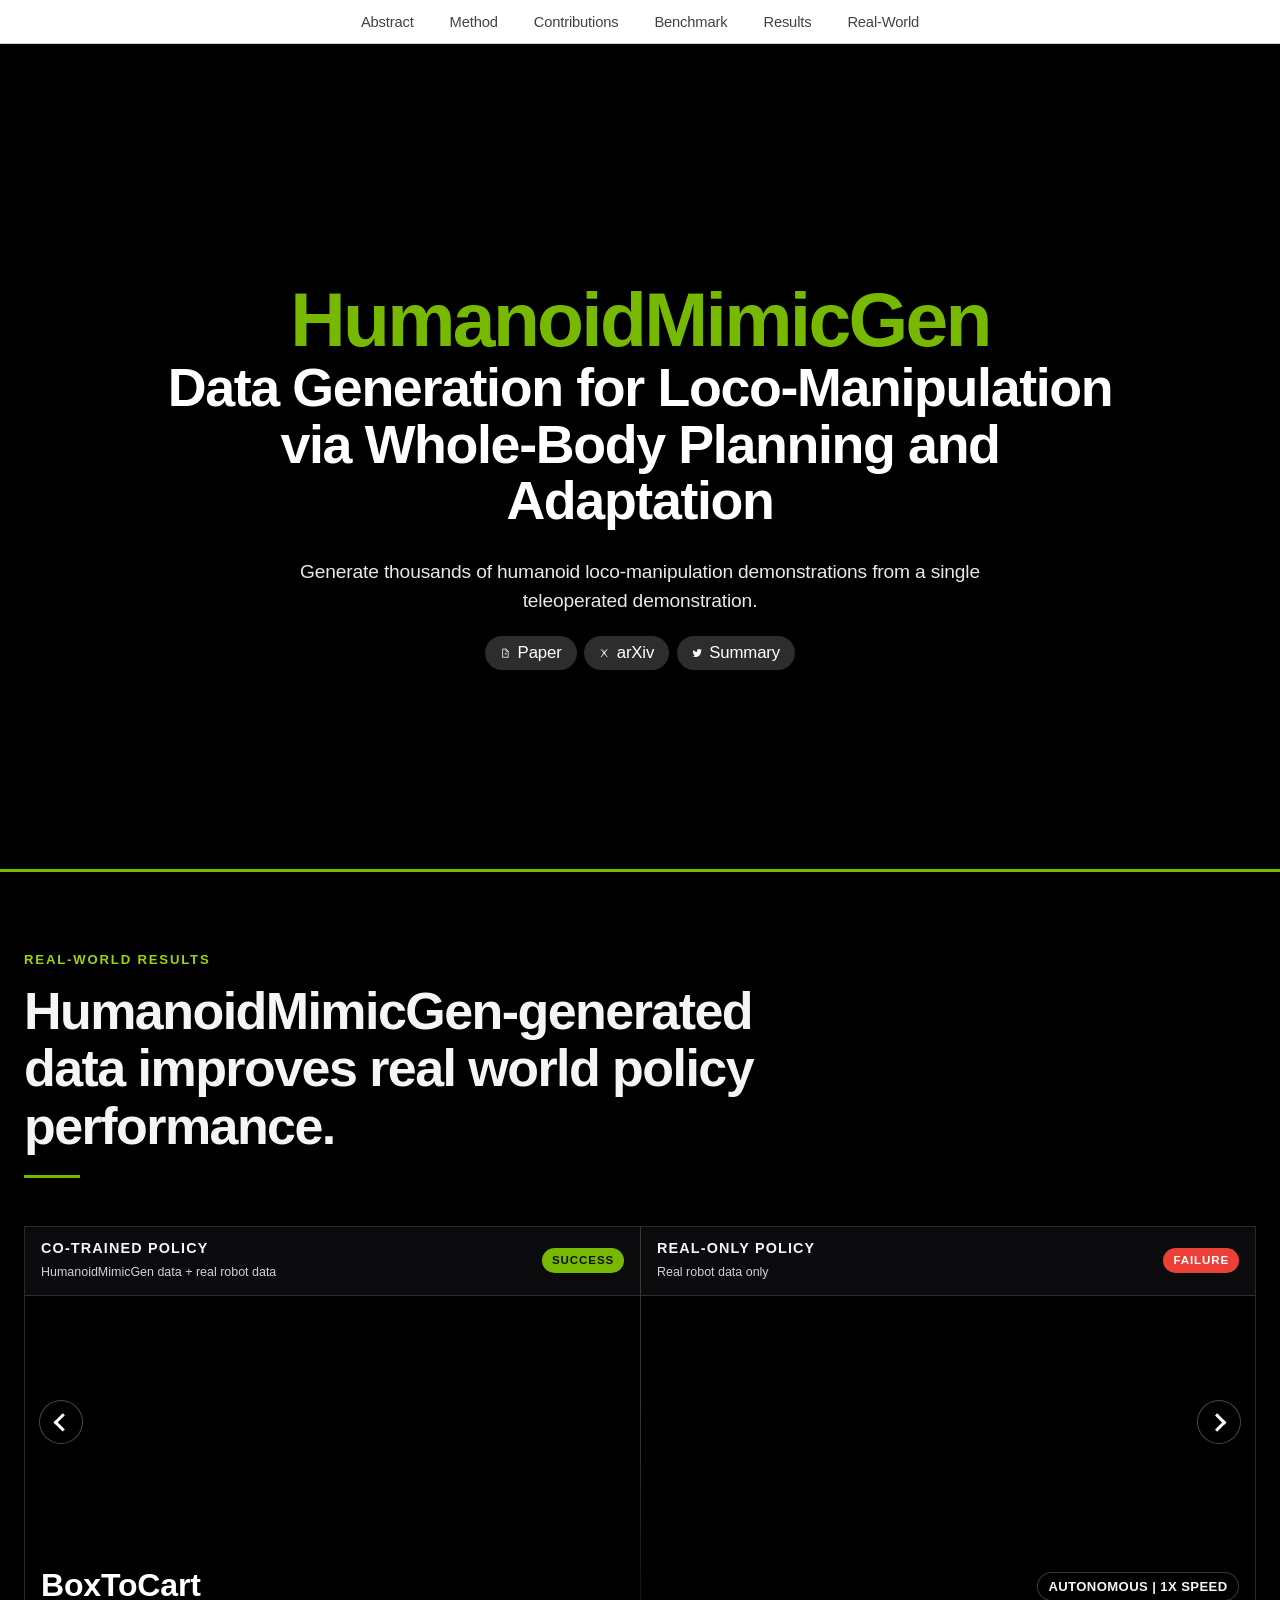
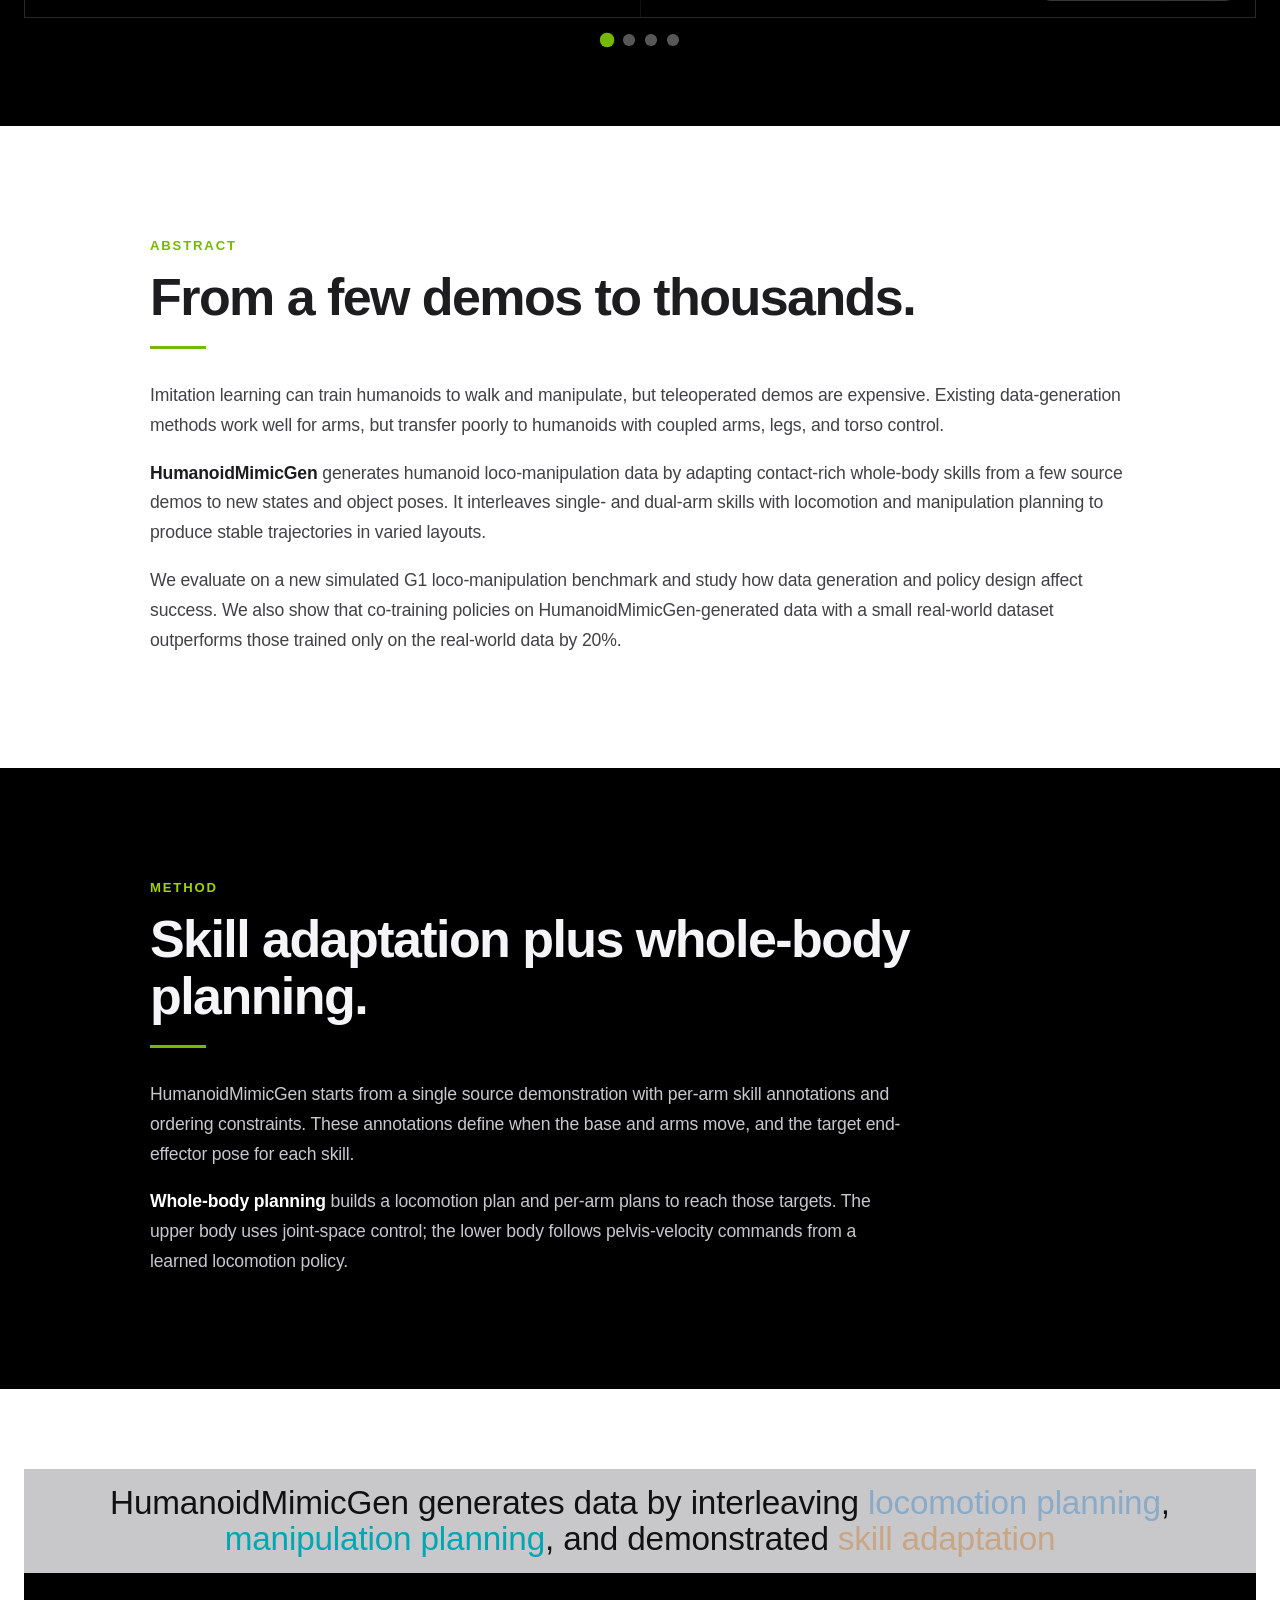
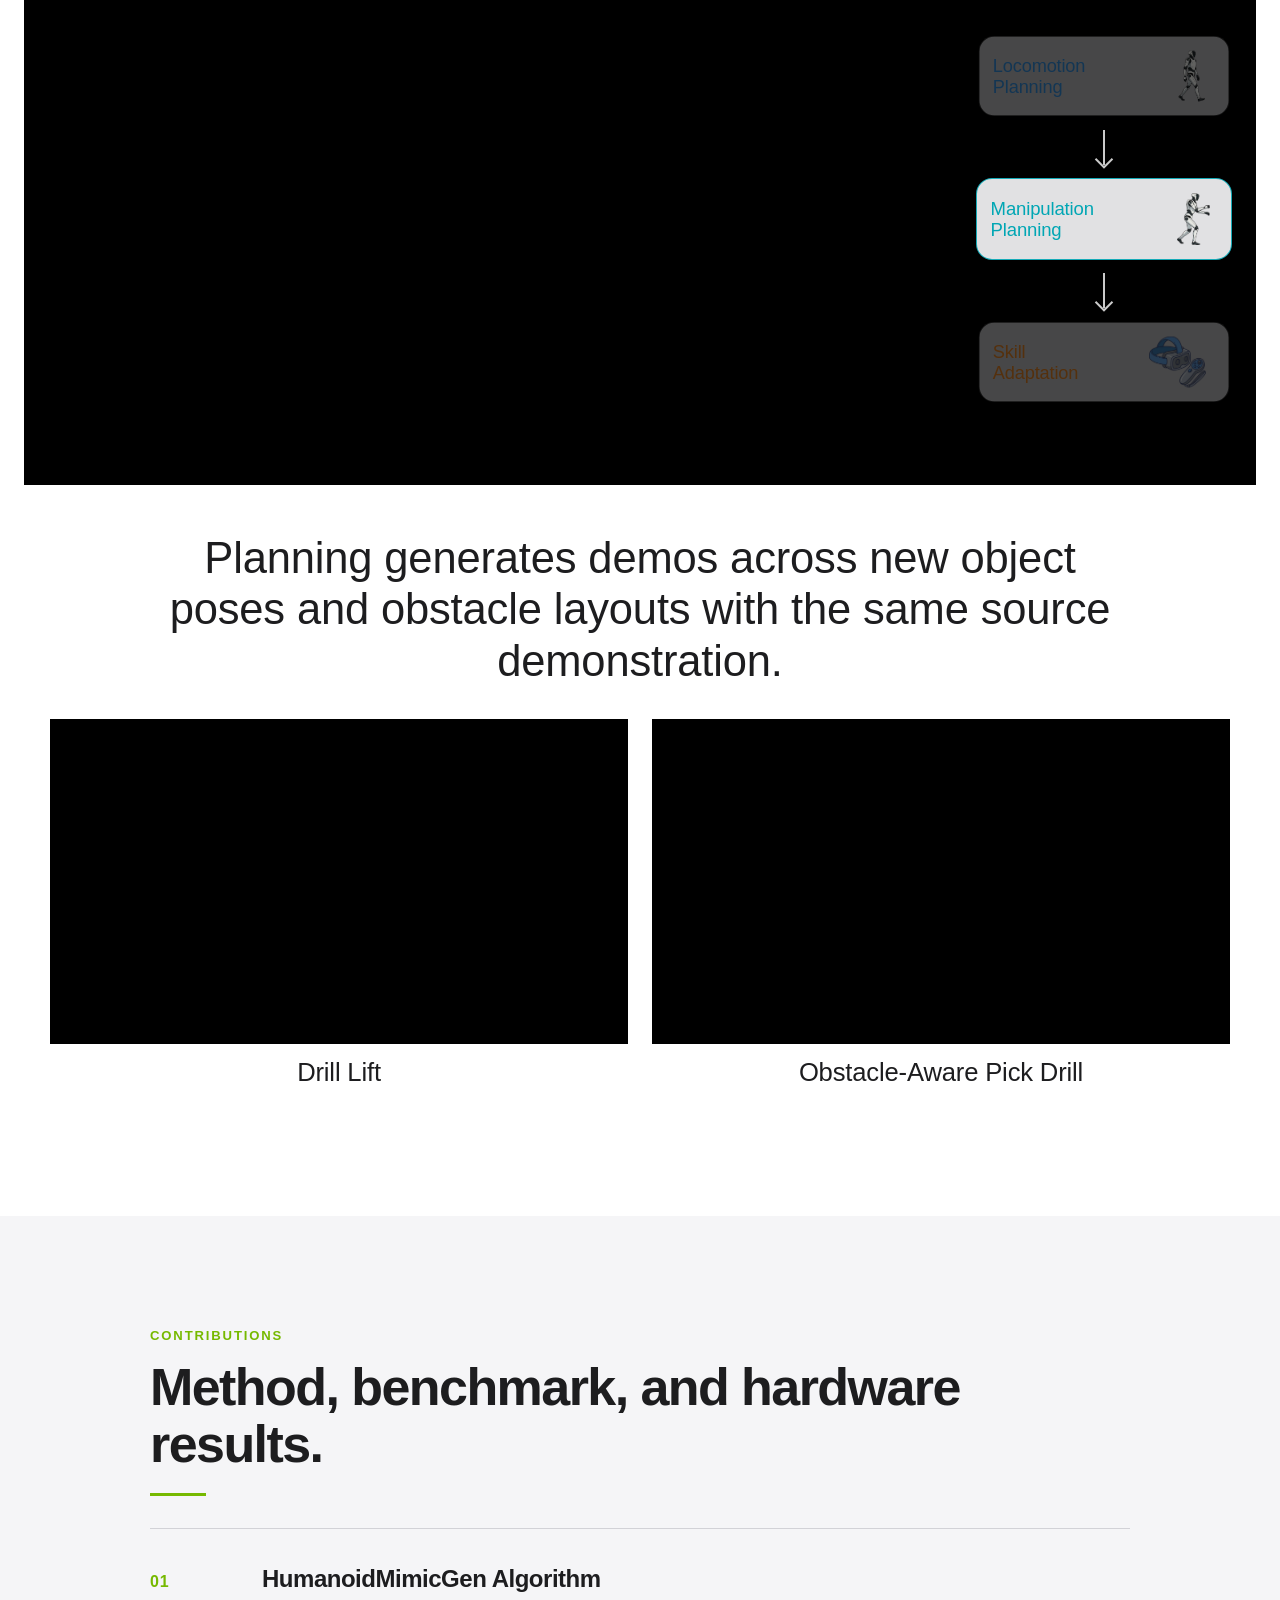
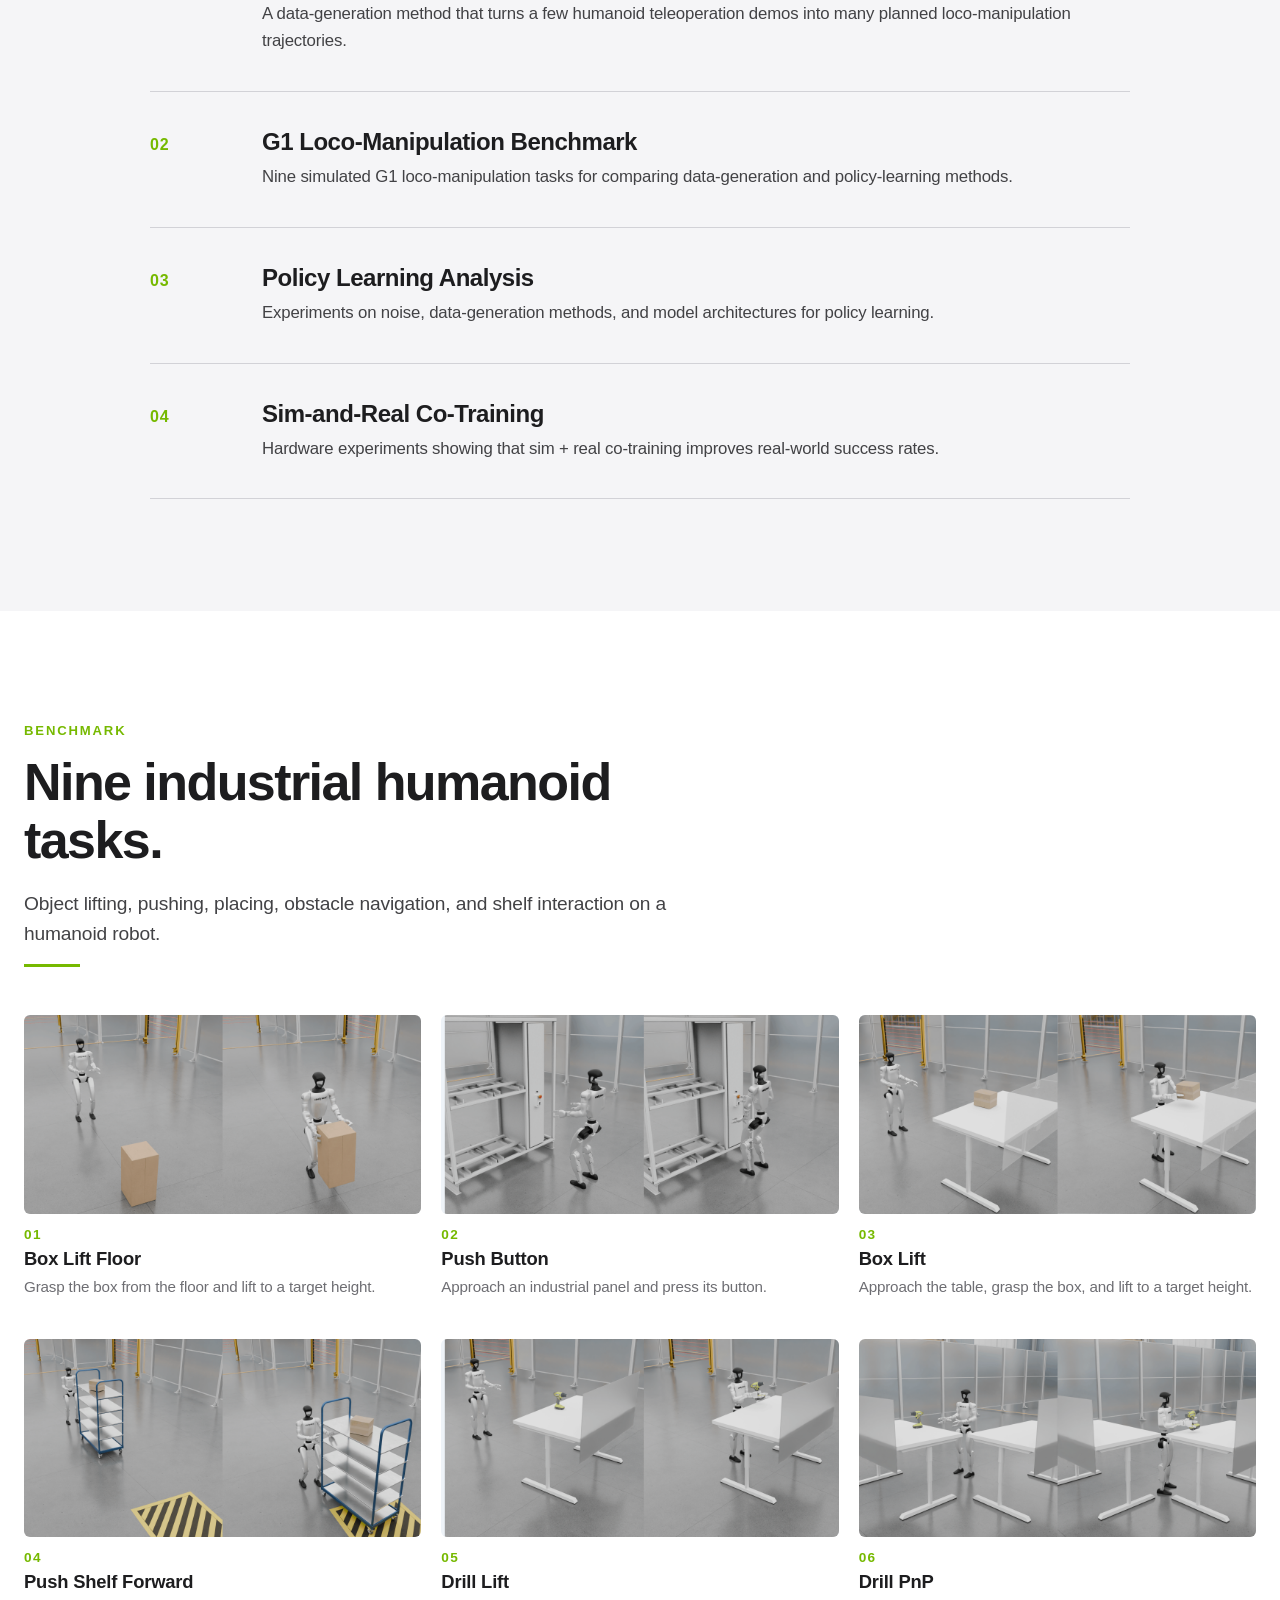
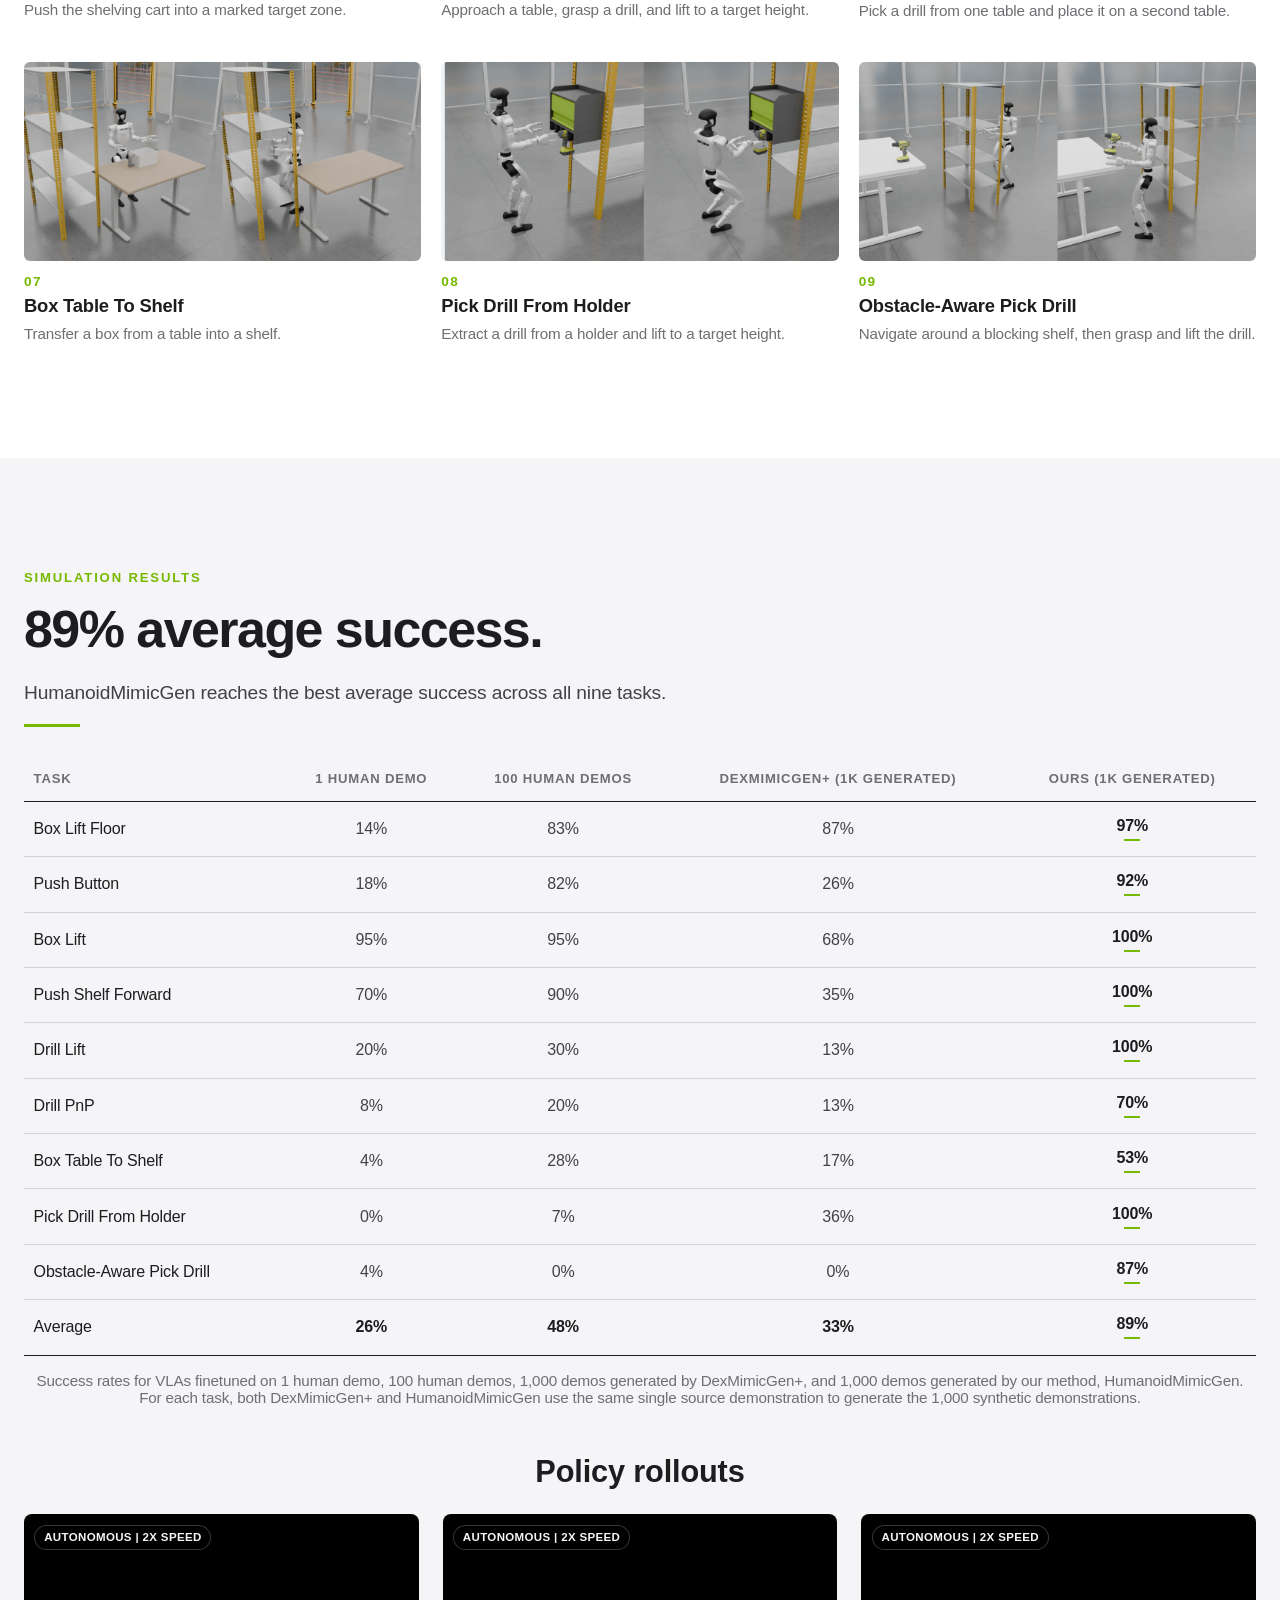
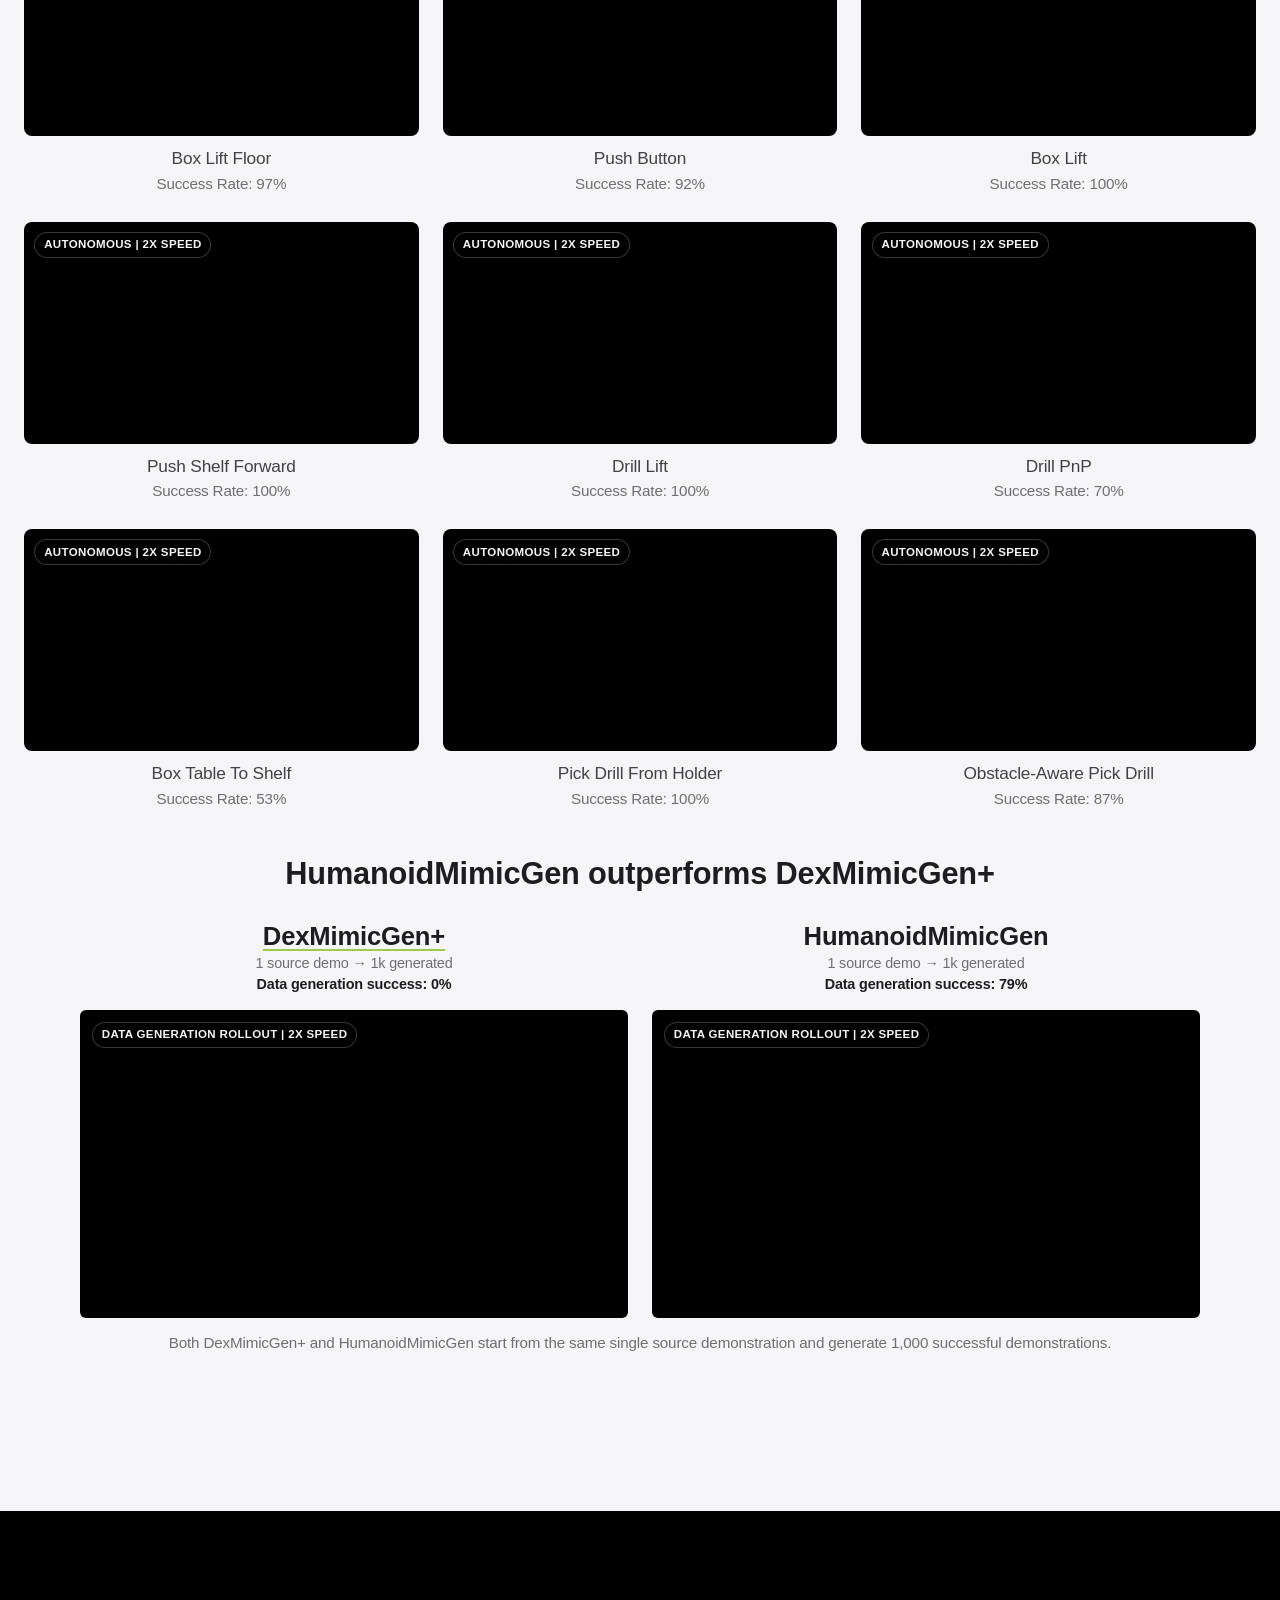
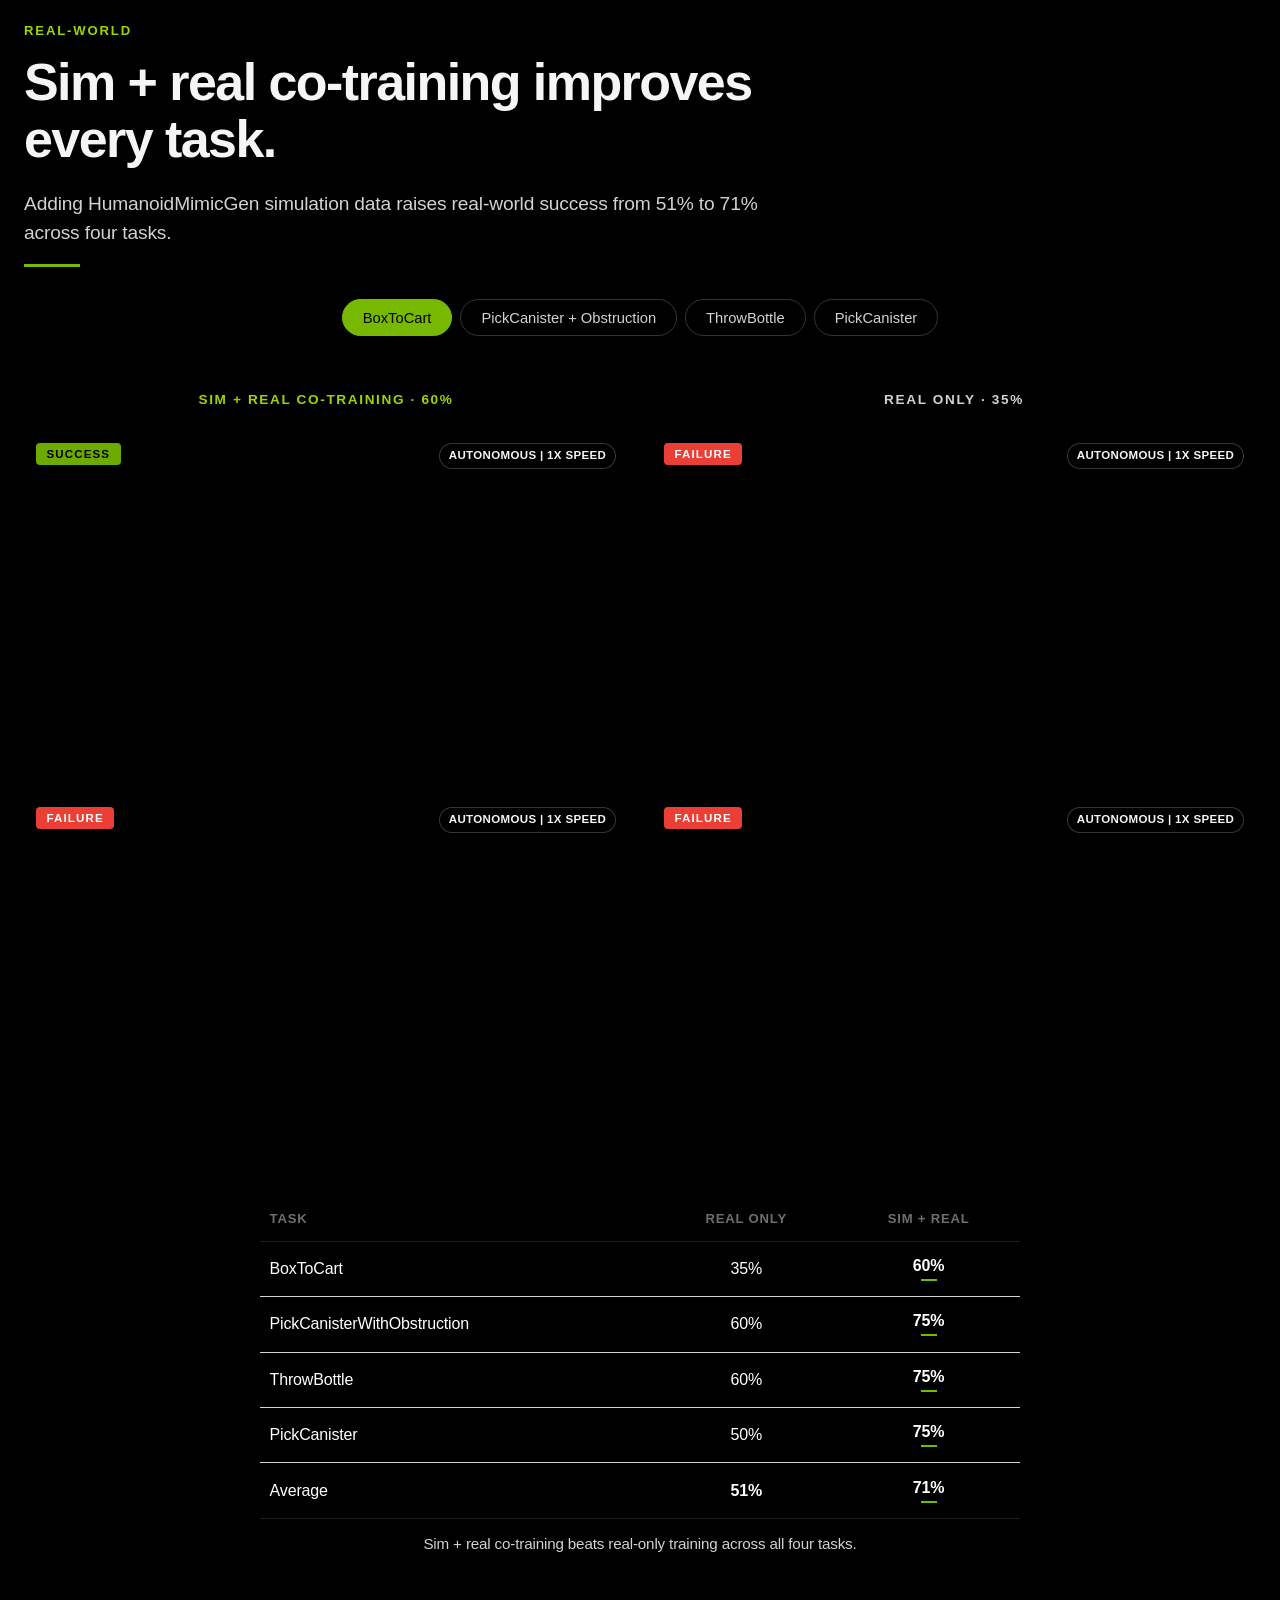
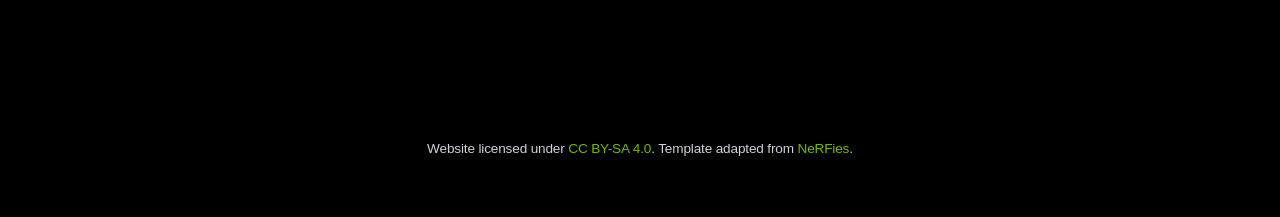
==== commit 7ba8de12: "Polish method header and task naming" ====
--- a/index.html
+++ b/index.html
@@ -233,7 +233,7 @@
         </figure>
         <figure class="planning-demo-card">
           <video playsinline autoplay loop muted preload="metadata" src="./resources/generated-rollouts/drill-lift-obstacle.mp4"></video>
-          <figcaption>Drill Lift with Obstacle</figcaption>
+          <figcaption>Obstacle-Aware Pick Drill</figcaption>
         </figure>
       </div>
     </div>
@@ -358,10 +358,10 @@
         </figcaption>
       </figure>
       <figure class="benchmark-task-figure">
-        <img src="./resources/benchmark-tasks/drill-lift-obstacle.png" alt="Drill Lift with Obstacle task snapshots">
+        <img src="./resources/benchmark-tasks/drill-lift-obstacle.png" alt="Obstacle-Aware Pick Drill task snapshots">
         <figcaption>
           <span class="benchmark-task-num">09</span>
-          <span class="benchmark-task-title">Drill Lift with Obstacle</span>
+          <span class="benchmark-task-title">Obstacle-Aware Pick Drill</span>
           <span class="benchmark-task-desc">Navigate around a blocking shelf, then grasp and lift the drill.</span>
         </figcaption>
       </figure>
@@ -399,7 +399,7 @@
         <tr><td>Drill PnP</td><td>8%</td><td>20%</td><td>13%</td><td class="best">70%</td></tr>
         <tr><td>Box Table To Shelf</td><td>4%</td><td>28%</td><td>17%</td><td class="best">53%</td></tr>
         <tr><td>Pick Drill From Holder</td><td>0%</td><td>7%</td><td>36%</td><td class="best">100%</td></tr>
-        <tr><td>Drill Lift with Obstacle</td><td>4%</td><td>0%</td><td>0%</td><td class="best">87%</td></tr>
+        <tr><td>Obstacle-Aware Pick Drill</td><td>4%</td><td>0%</td><td>0%</td><td class="best">87%</td></tr>
         <tr class="summary"><td>Average</td><td>26%</td><td>48%</td><td>33%</td><td class="best">89%</td></tr>
       </tbody>
     </table>
@@ -442,7 +442,7 @@
         </figure>
         <figure class="rollout-card">
           <video playsinline autoplay loop muted preload="metadata" src="./Rendering/Rollouts/LMDrillLiftObstacle.mp4"></video>
-          <figcaption><span class="rollout-title">Drill Lift with Obstacle</span><span class="rollout-rate">Success Rate: 87%</span></figcaption>
+          <figcaption><span class="rollout-title">Obstacle-Aware Pick Drill</span><span class="rollout-rate">Success Rate: 87%</span></figcaption>
         </figure>
       </div>
     </div>
--- a/static/css/index.css
+++ b/static/css/index.css
@@ -306,10 +306,10 @@
   left: 0;
   right: 0;
   margin: 0;
-  padding: 1.1rem 2rem;
+  padding: 1rem 1.5rem;
   background: rgba(245,245,247,0.82);
   color: #111;
-  font-size: clamp(1.35rem, 3vw, 3rem);
+  font-size: clamp(1.35rem, 2.6vw, 2.55rem);
   font-weight: 400;
   line-height: 1.08;
   text-align: center;
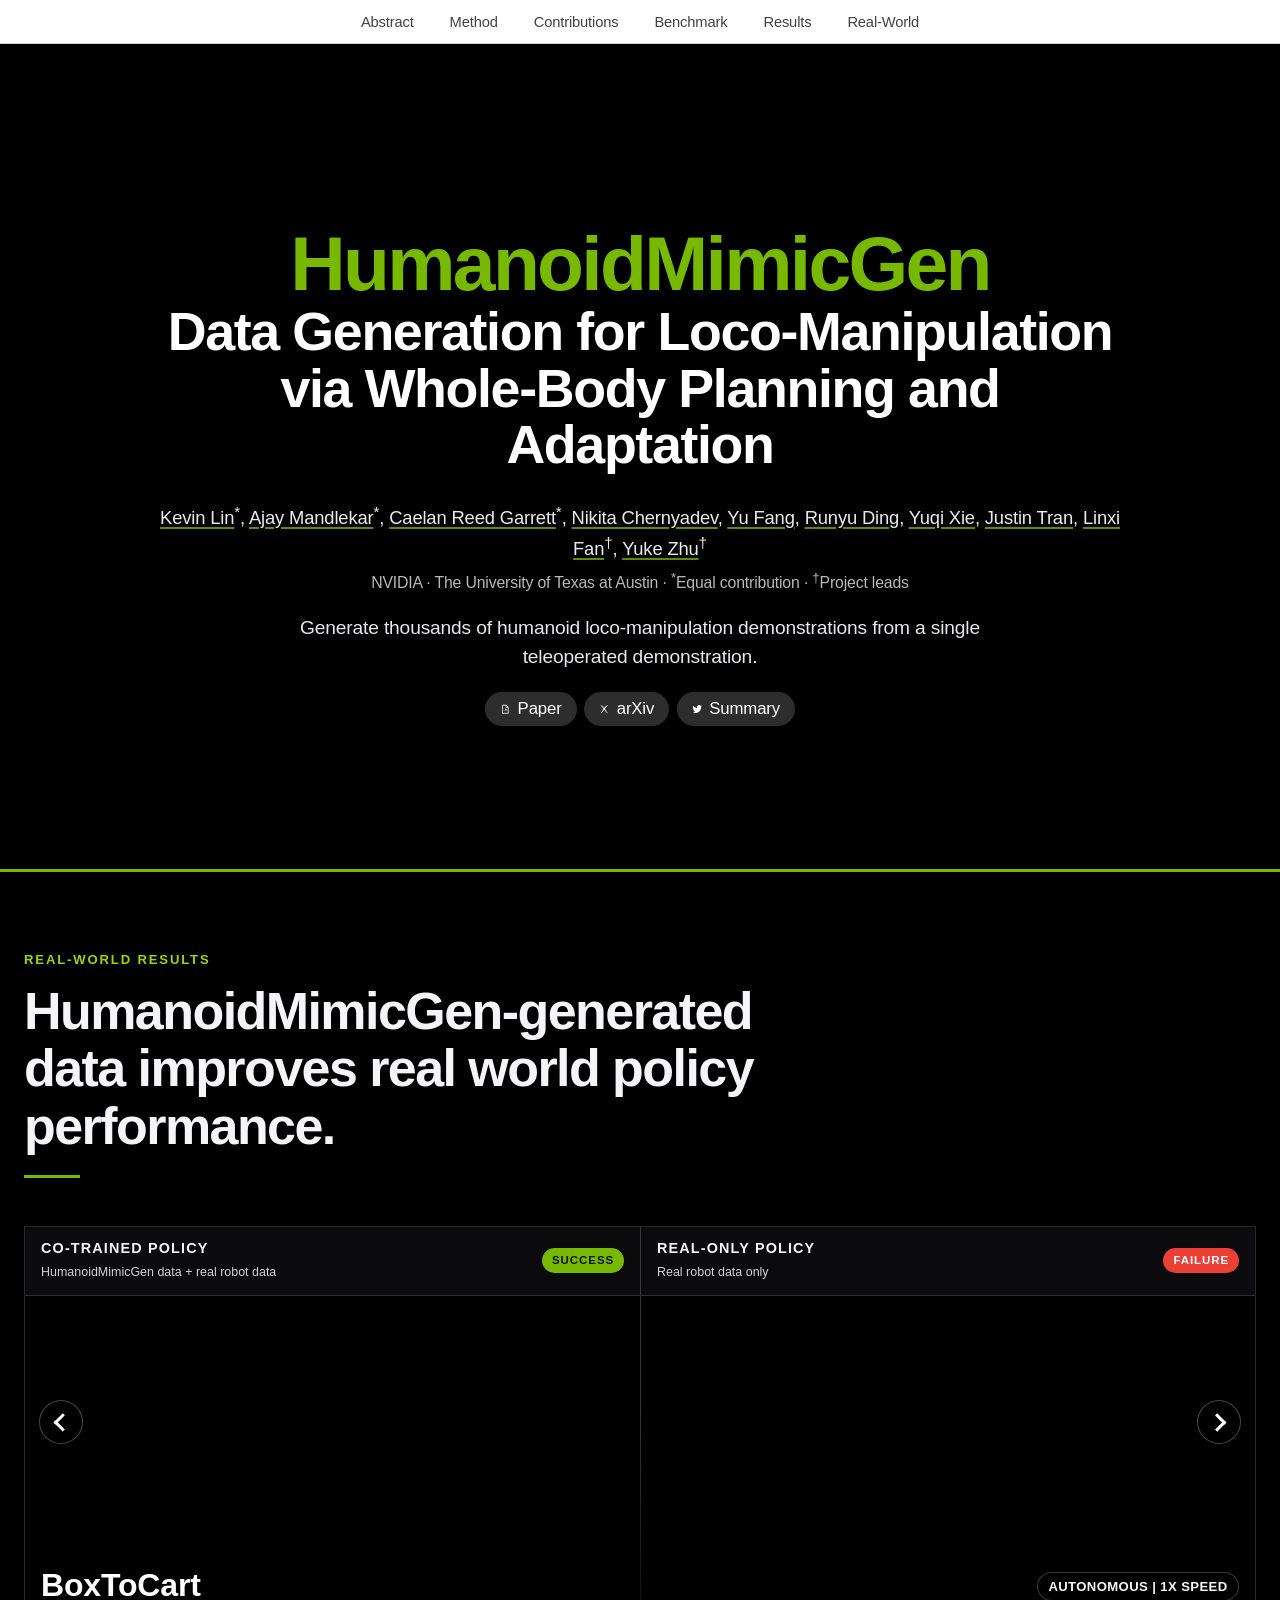
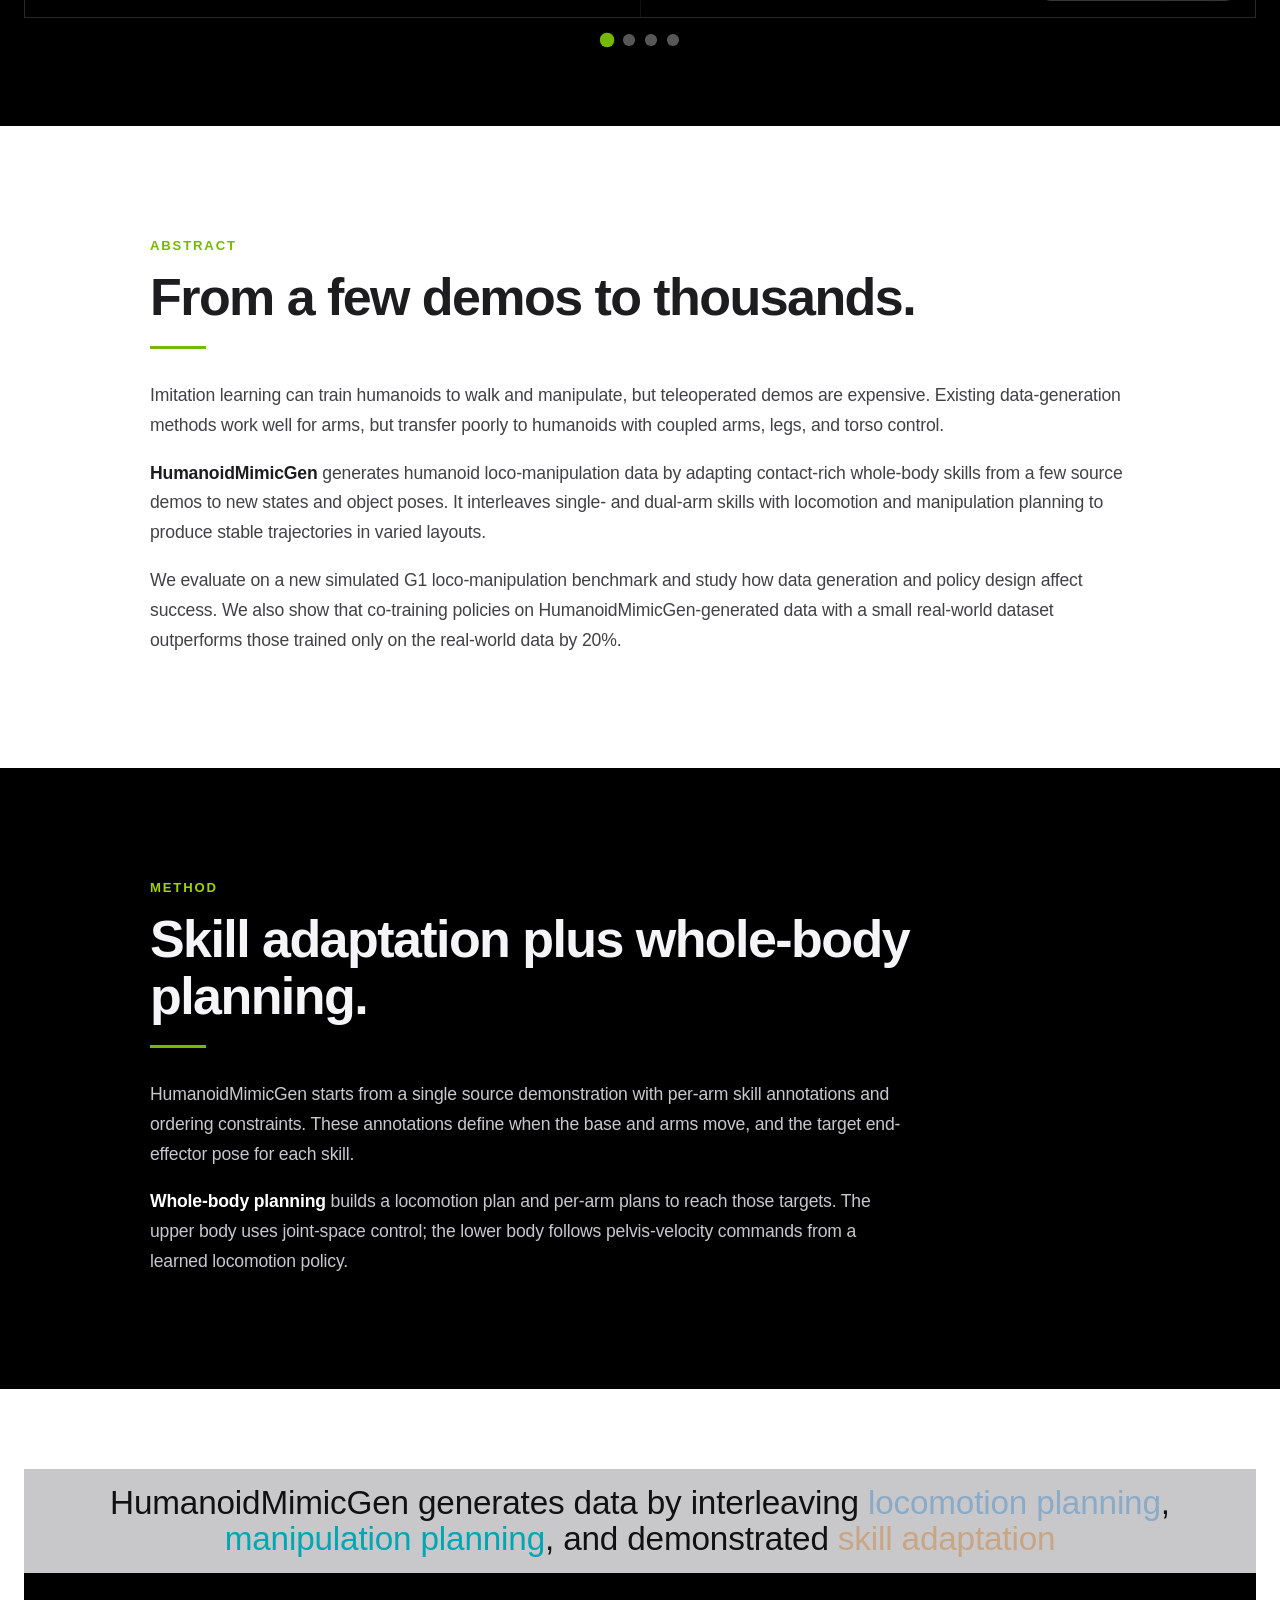
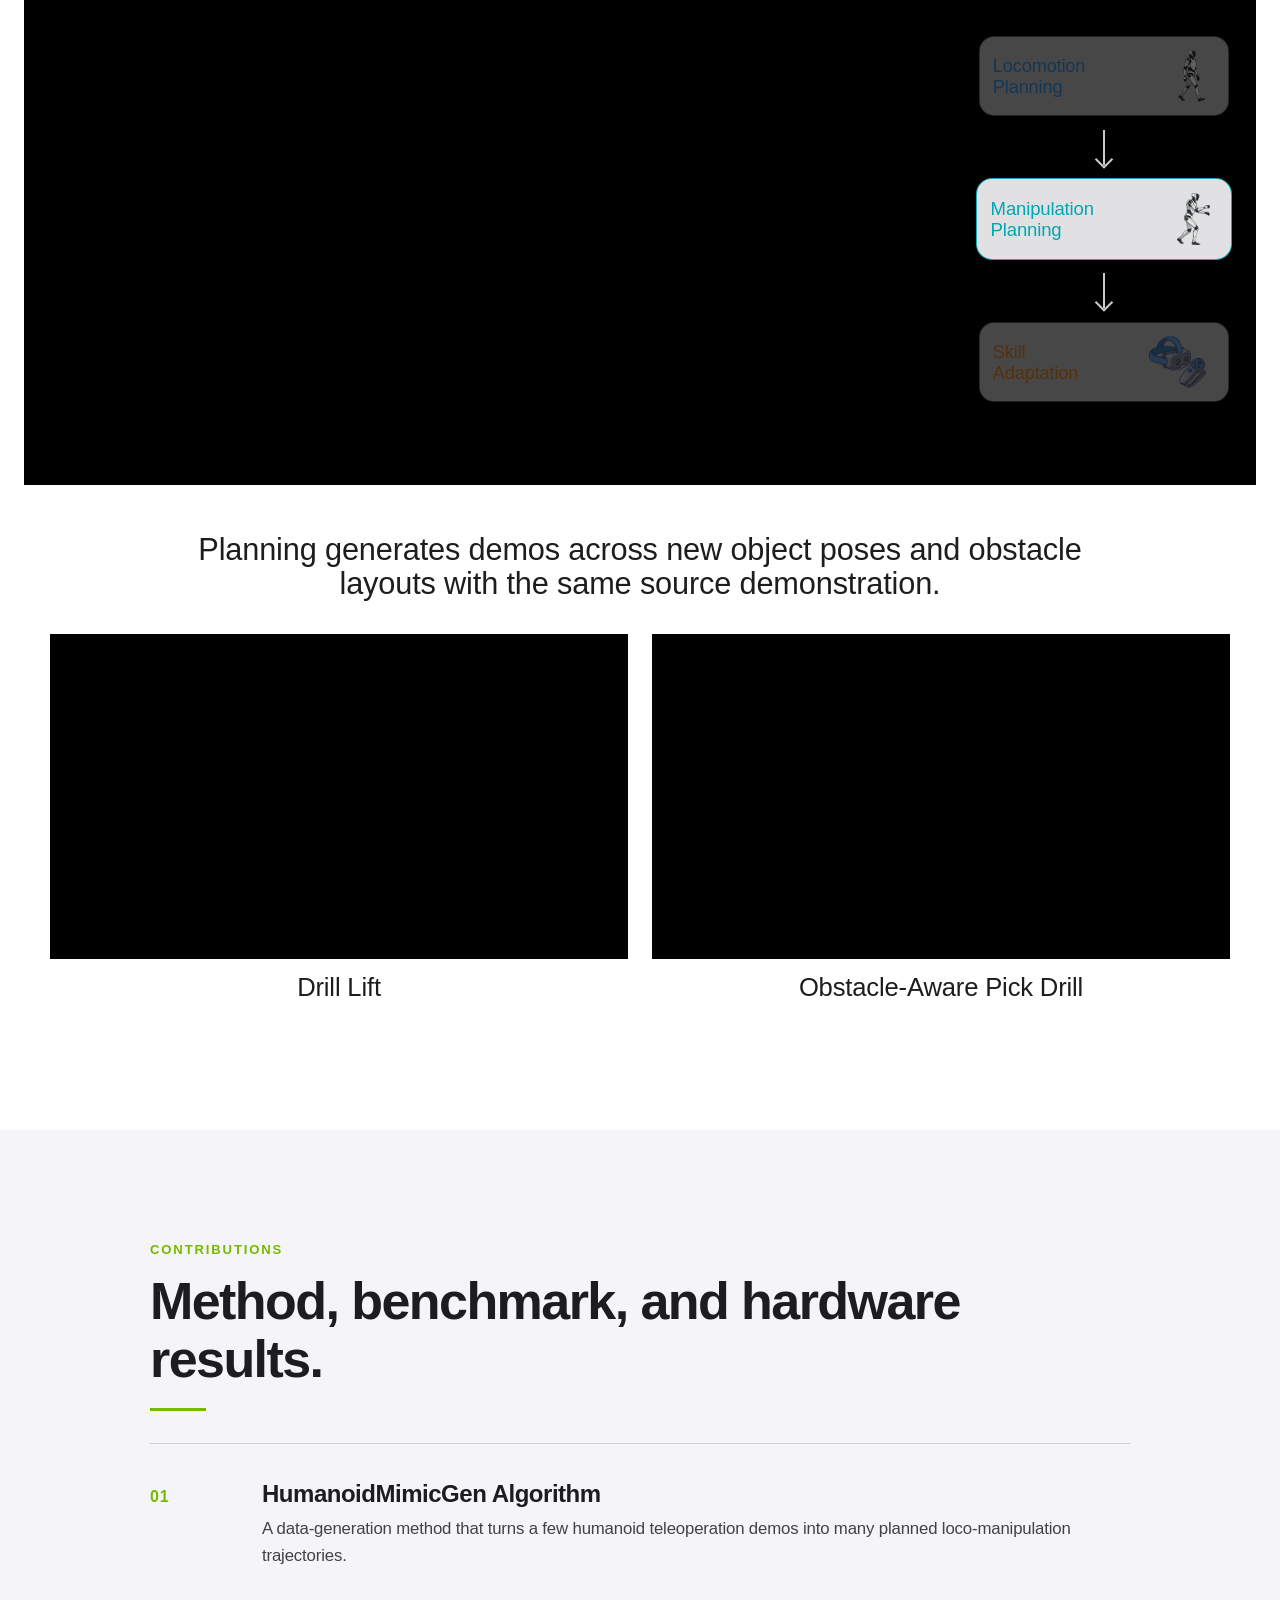
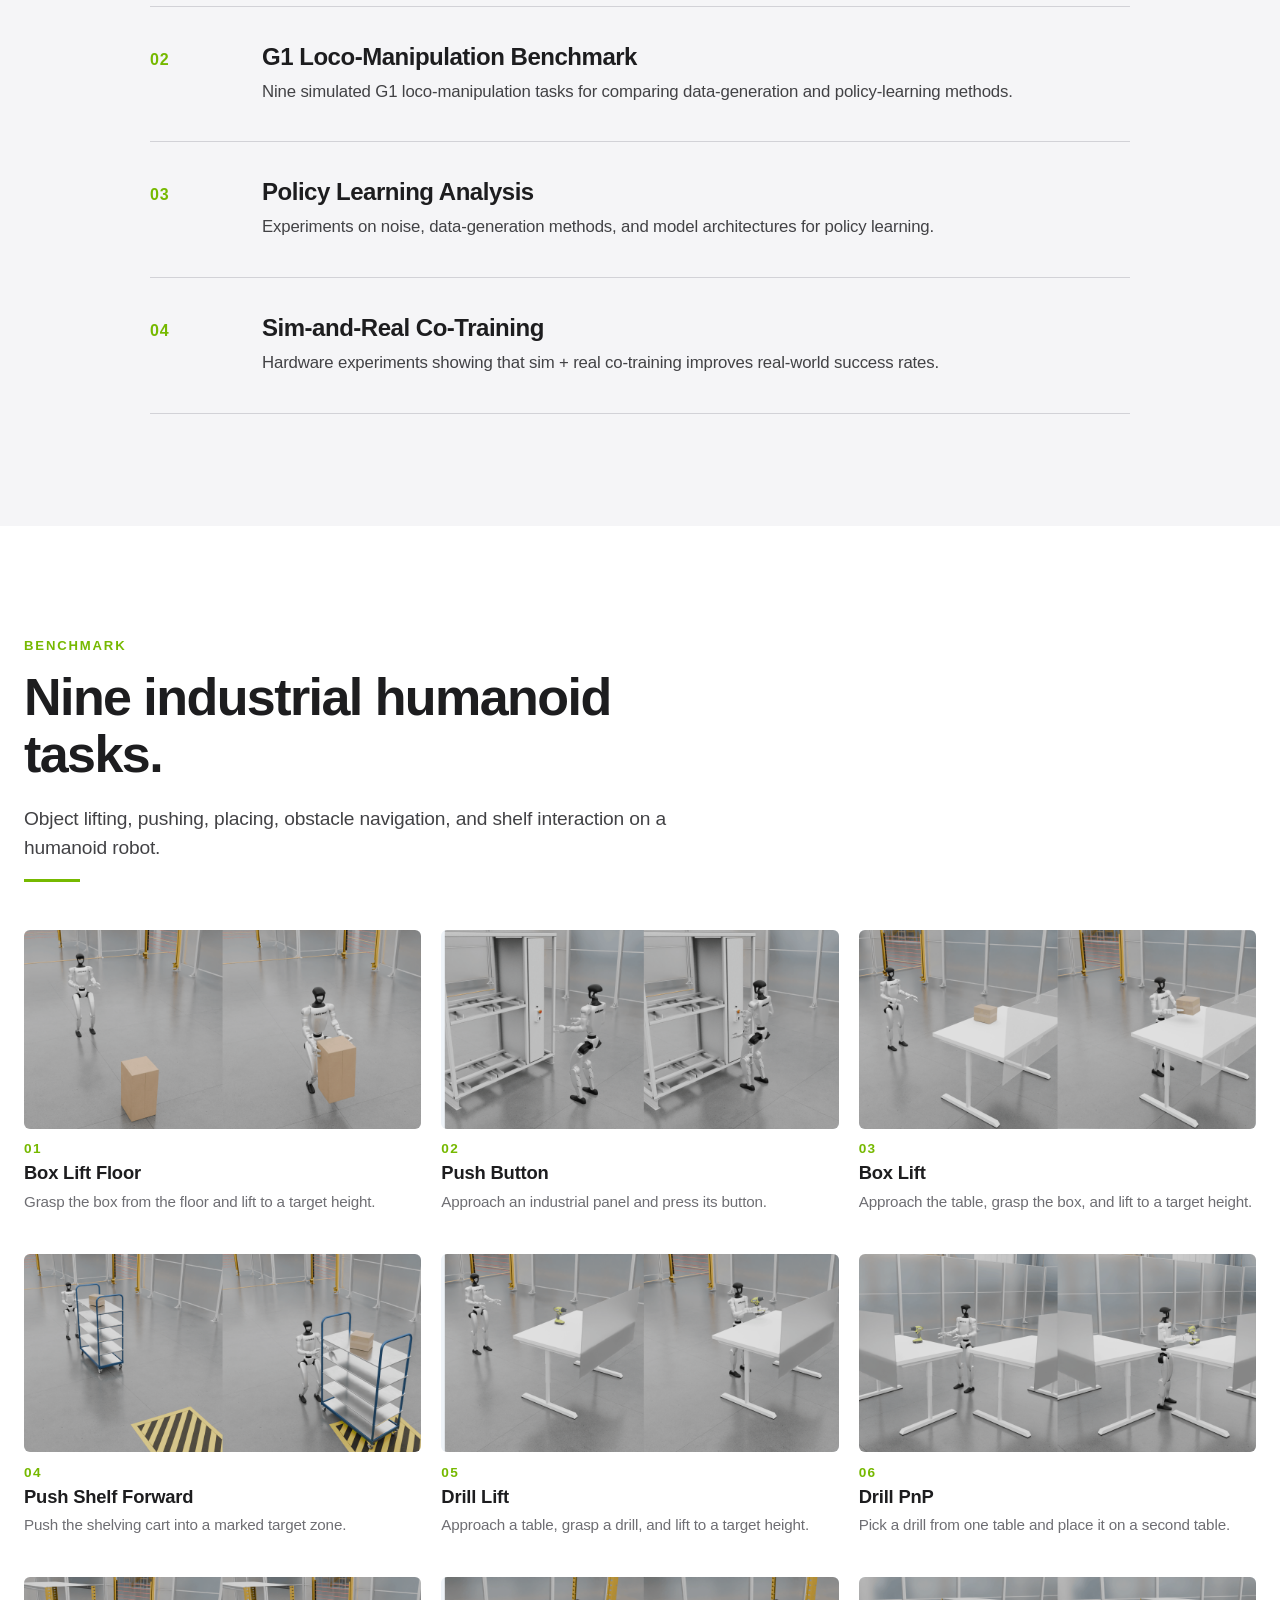
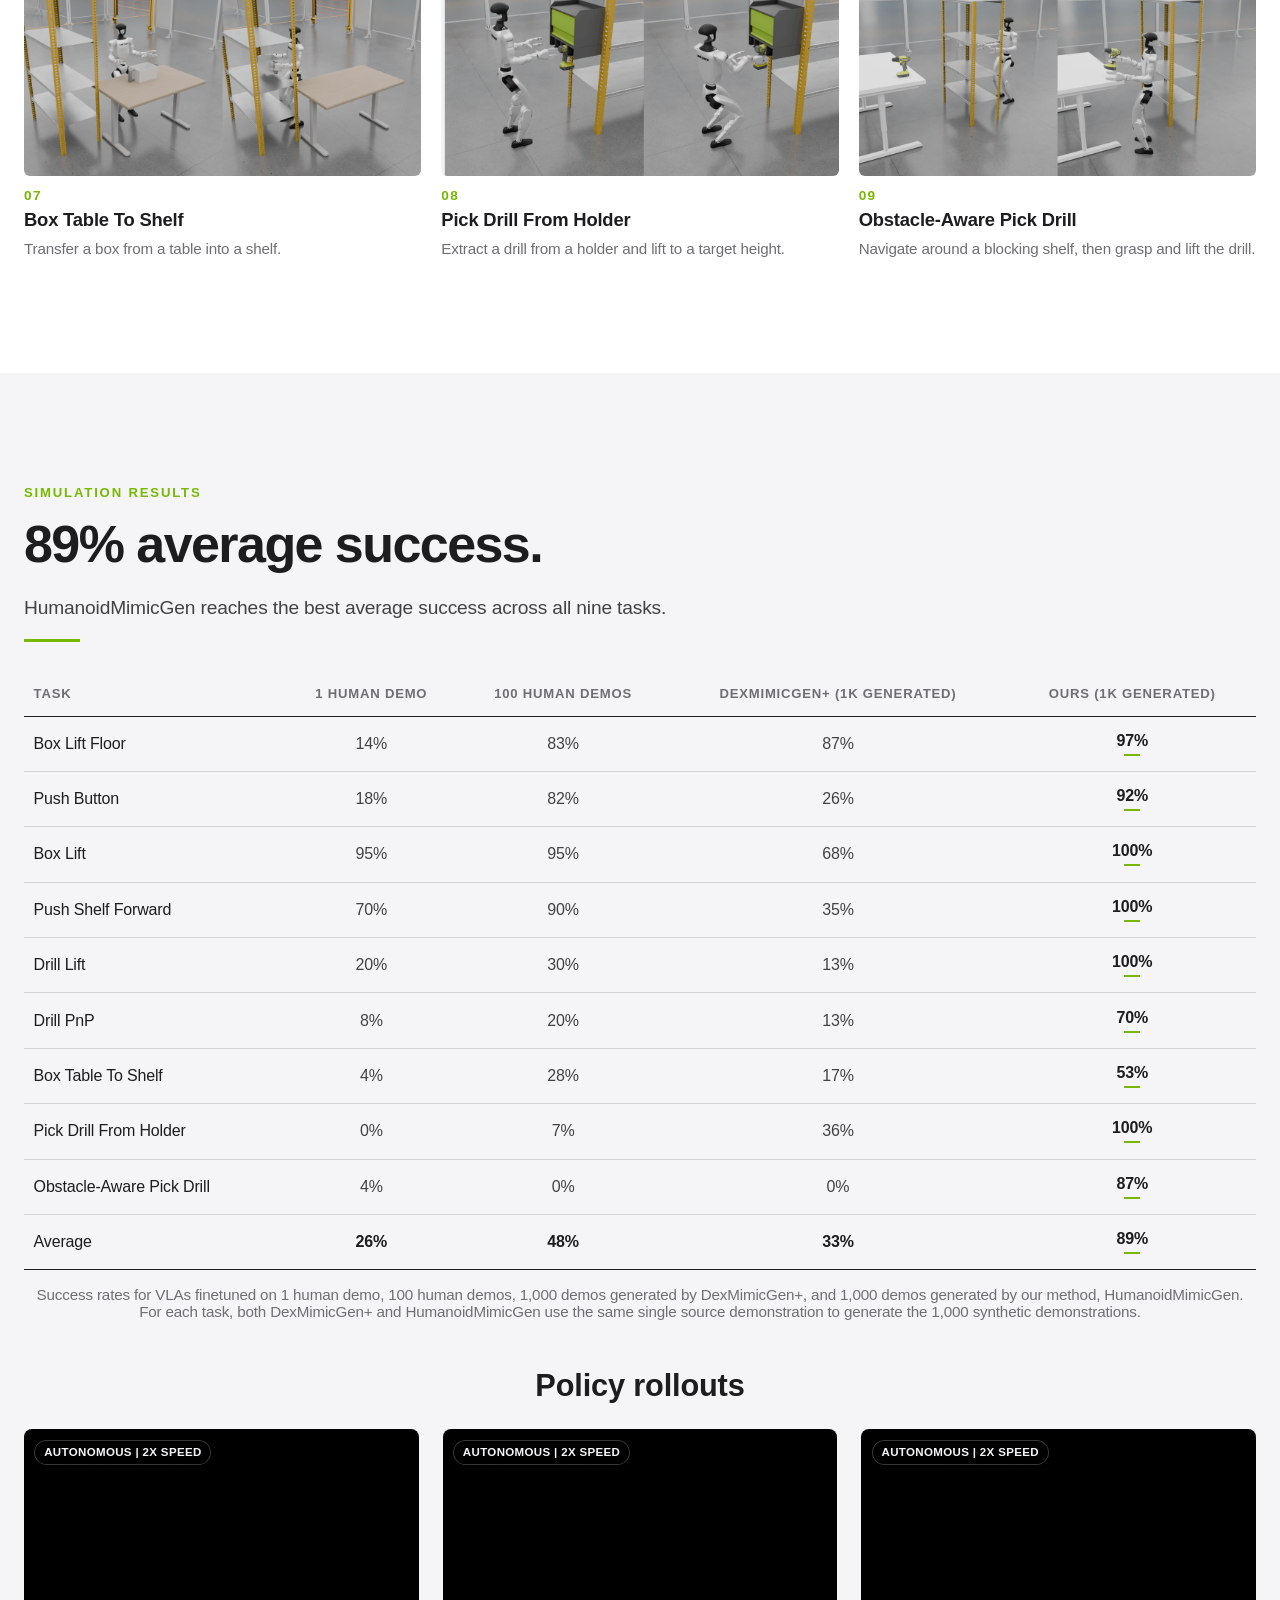
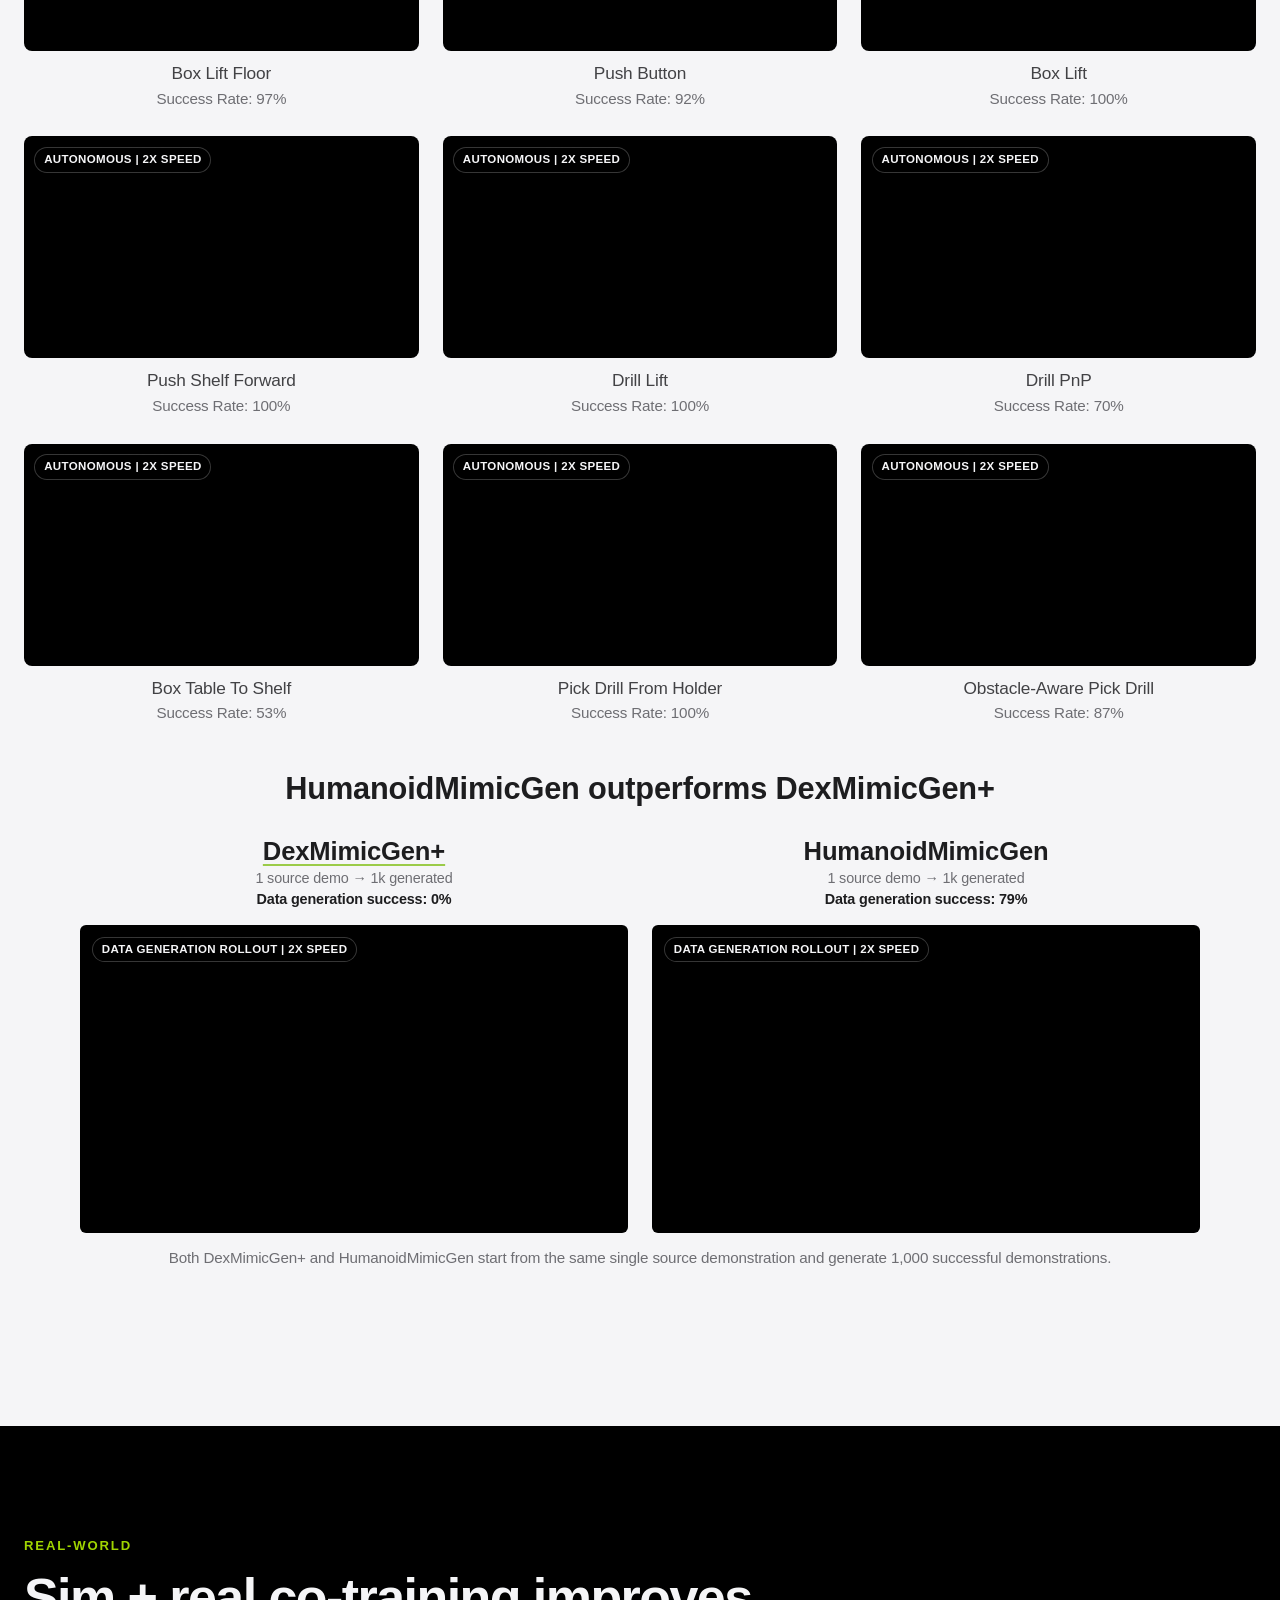
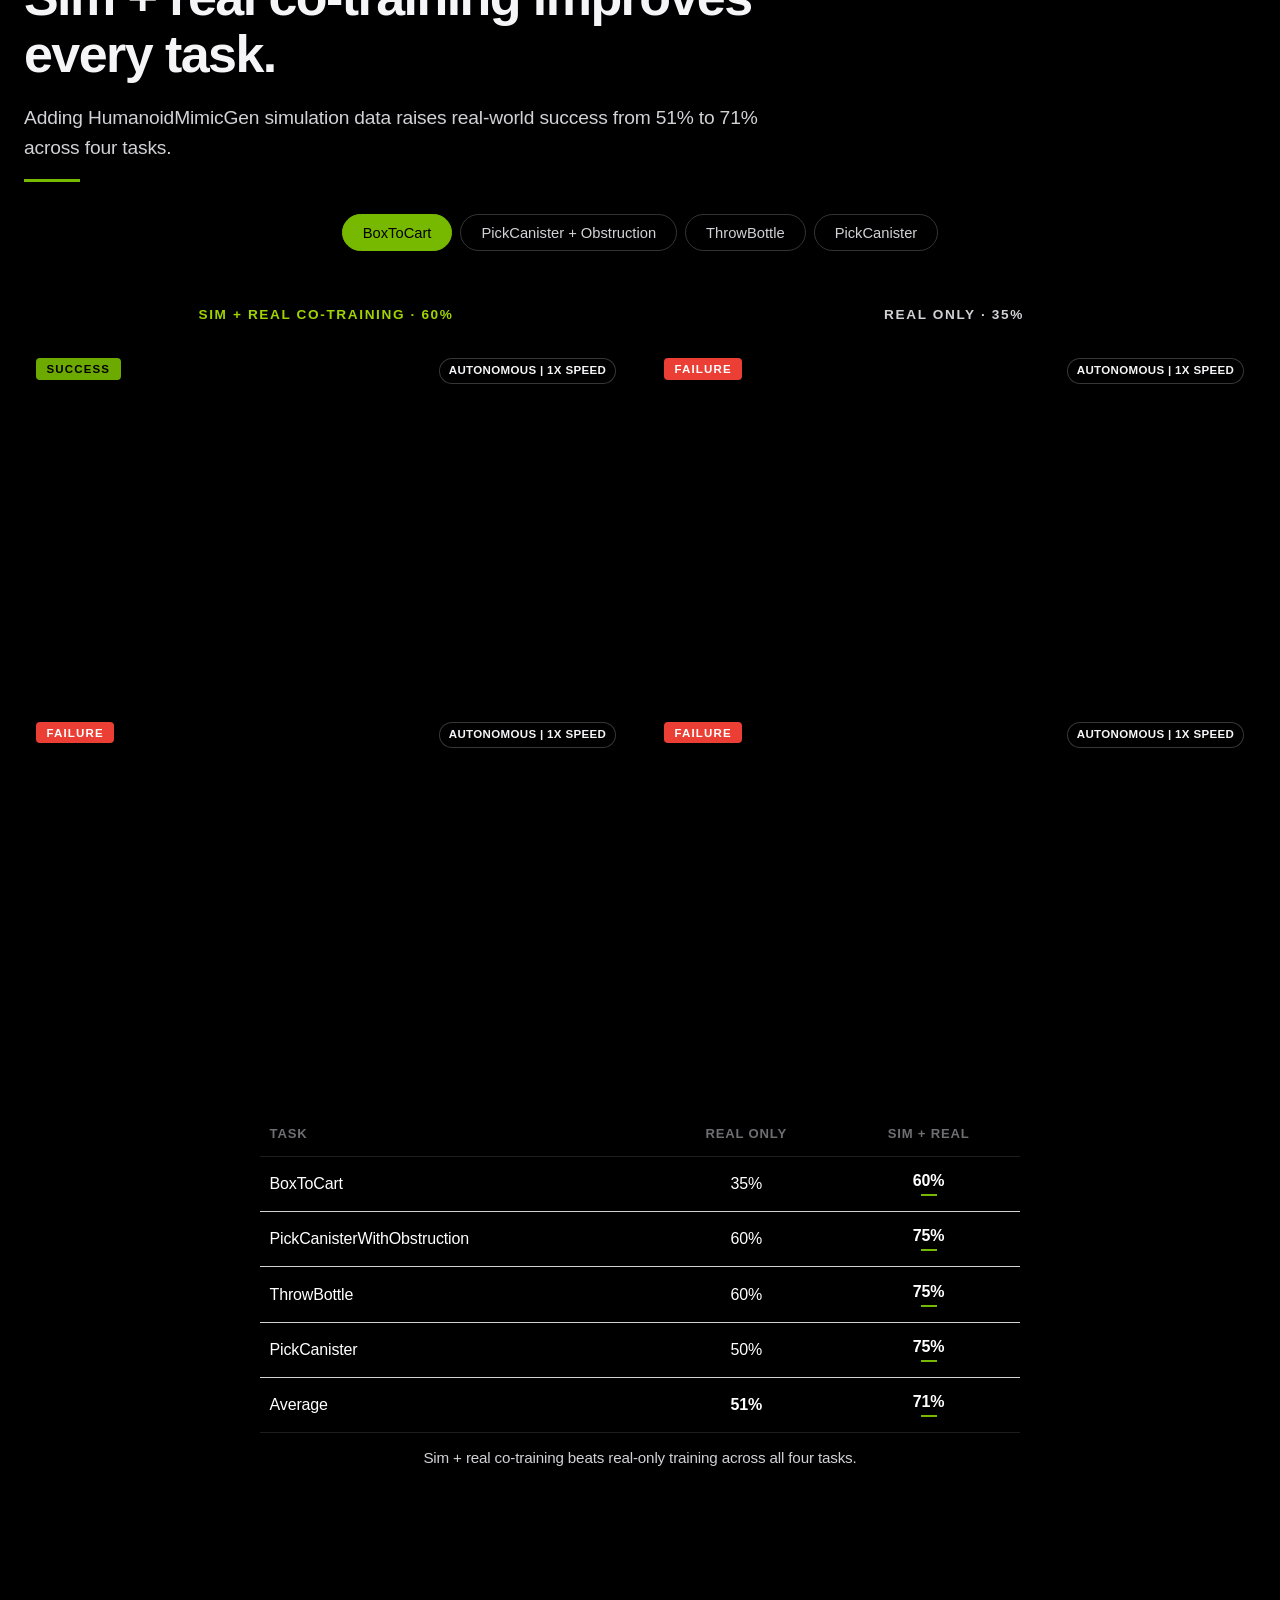
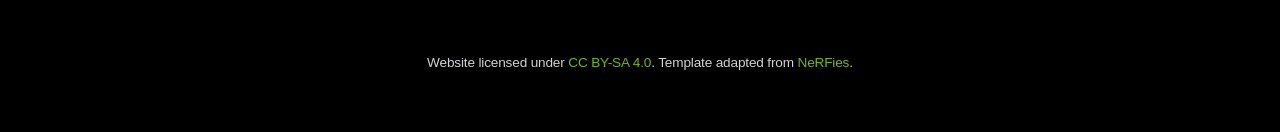
==== commit f12ef7f4: "Add public author list" ====
--- a/index.html
+++ b/index.html
@@ -35,6 +35,23 @@
       <span class="accent">HumanoidMimicGen</span><br>
       <span class="hero-title-detail">Data Generation for Loco-Manipulation<br>via Whole-Body Planning and Adaptation</span>
     </h1>
+    <div class="hero-authors" aria-label="Authors">
+      <p>
+        <a href="https://kevin-thankyou-lin.github.io/" target="_blank" rel="noopener">Kevin Lin</a><sup>*</sup>,
+        <a href="https://ai.stanford.edu/~amandlek/" target="_blank" rel="noopener">Ajay Mandlekar</a><sup>*</sup>,
+        <a href="https://web.mit.edu/caelan/www/" target="_blank" rel="noopener">Caelan Reed Garrett</a><sup>*</sup>,
+        <a href="https://chernyadev.github.io/" target="_blank" rel="noopener">Nikita Chernyadev</a>,
+        <a href="https://scholar.google.ca/citations?user=sCYV0zYAAAAJ" target="_blank" rel="noopener">Yu Fang</a>,
+        <a href="https://dingry.github.io/" target="_blank" rel="noopener">Runyu Ding</a>,
+        <a href="https://xieleo5.github.io/" target="_blank" rel="noopener">Yuqi Xie</a>,
+        <a href="https://www.linkedin.com/in/justin-tran-488872296/" target="_blank" rel="noopener">Justin Tran</a>,
+        <a href="https://jimfan.me/" target="_blank" rel="noopener">Linxi Fan</a><sup>&dagger;</sup>,
+        <a href="https://www.cs.utexas.edu/~yukez/" target="_blank" rel="noopener">Yuke Zhu</a><sup>&dagger;</sup>
+      </p>
+      <p class="hero-affiliations">
+        NVIDIA · The University of Texas at Austin · <sup>*</sup>Equal contribution · <sup>&dagger;</sup>Project leads
+      </p>
+    </div>
     <p class="lede" style="max-width: 720px; margin: 0 auto;">
       Generate thousands of humanoid loco-manipulation demonstrations from a single teleoperated demonstration.
     </p>
--- a/static/css/index.css
+++ b/static/css/index.css
@@ -257,6 +257,35 @@
   height: 100%;
 }
 
+.hero-authors {
+  max-width: 980px;
+  margin: 1.05rem auto 1.1rem;
+  color: rgba(255,255,255,0.92);
+  font-size: clamp(0.92rem, 1.55vw, 1.15rem);
+  line-height: 1.45;
+}
+
+.hero-authors p {
+  margin: 0;
+}
+
+.hero-authors a {
+  color: inherit;
+  text-decoration-color: rgba(118,185,0,0.78);
+  text-decoration-thickness: 1.5px;
+  text-underline-offset: 0.18em;
+}
+
+.hero-authors a:hover {
+  color: var(--nv-green);
+}
+
+.hero-affiliations {
+  margin-top: 0.35rem !important;
+  color: rgba(255,255,255,0.72);
+  font-size: 0.86em;
+}
+
 /* ----- Media ----- */
 
 .media-bleed {
@@ -460,10 +489,10 @@
 
 .planning-demo-copy h3 {
   color: var(--ink);
-  font-size: clamp(1.8rem, 3.4vw, 3rem);
-  font-weight: 500;
-  line-height: 1.18;
-  margin: 0 0 1rem;
+  font-size: clamp(1.25rem, 2.4vw, 2.2rem);
+  font-weight: 400;
+  line-height: 1.12;
+  margin: 0 0 0.8rem;
 }
 
 .planning-demo-copy p {
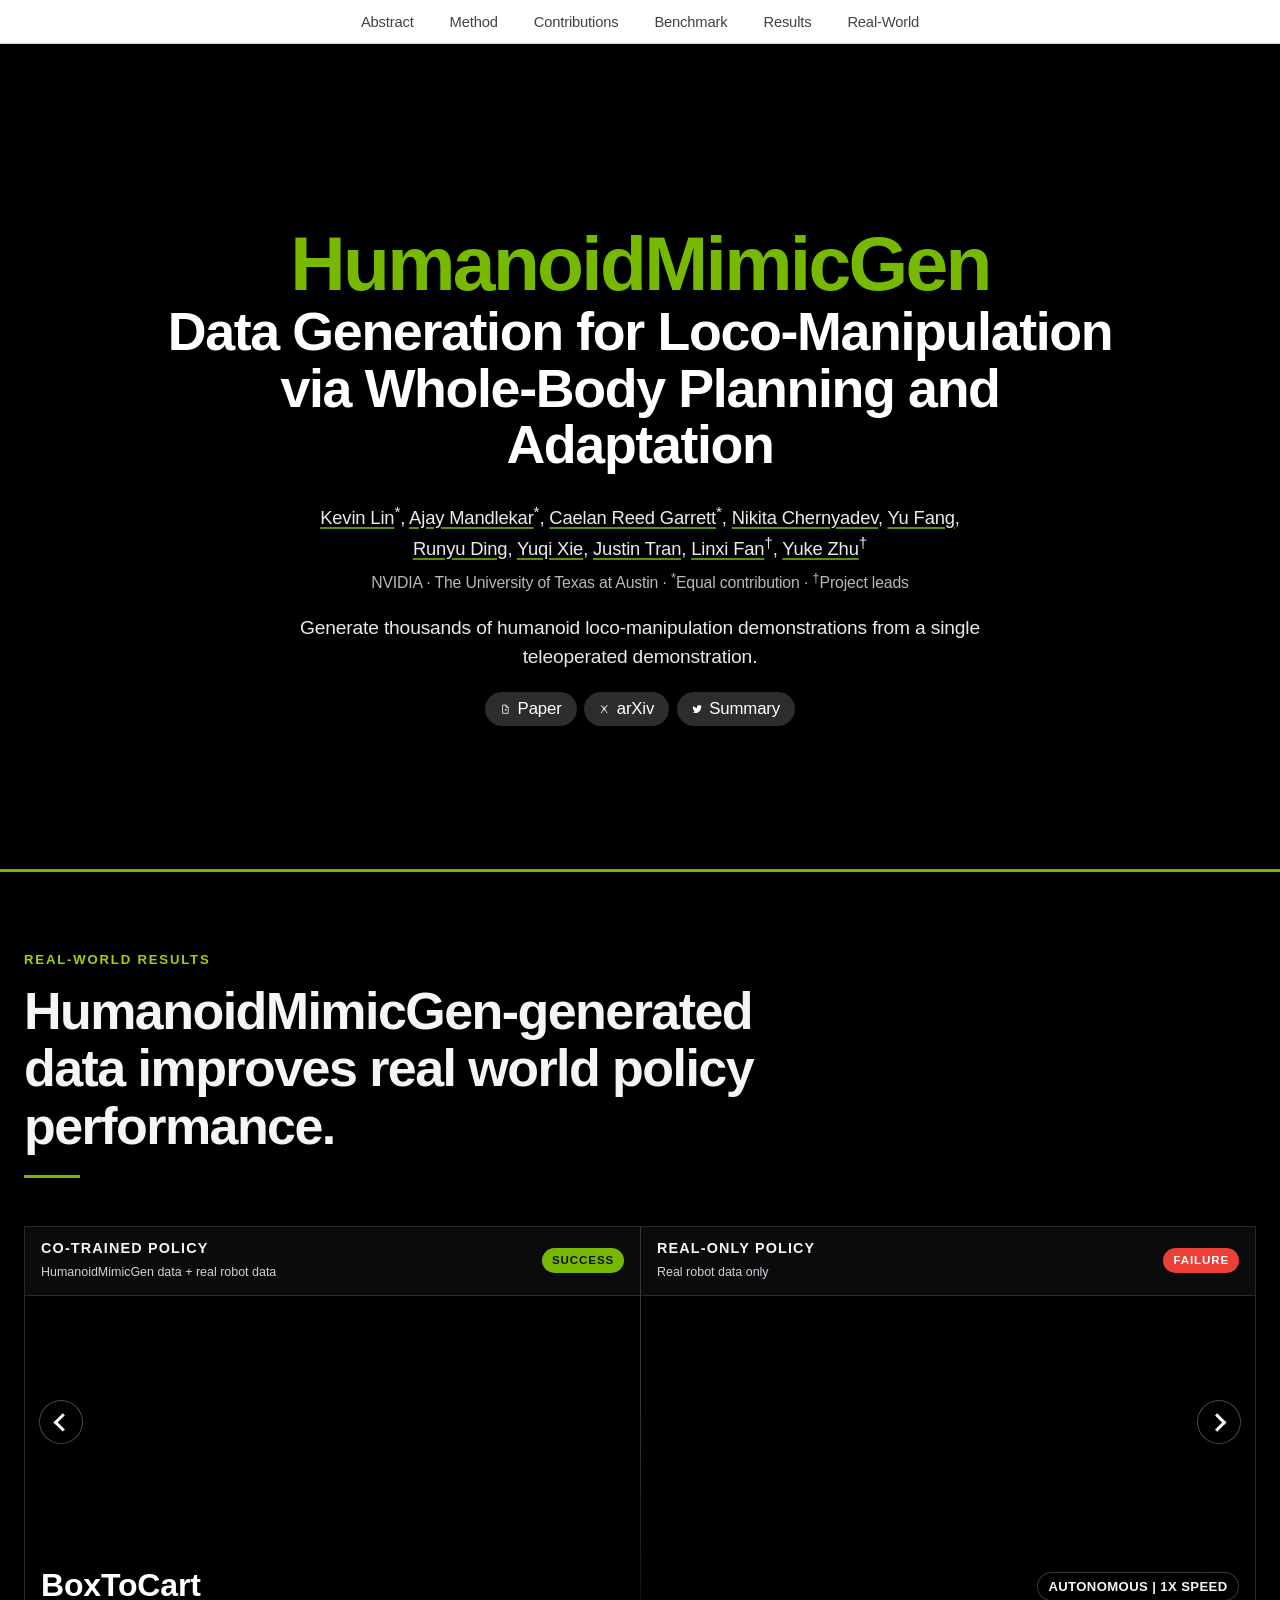
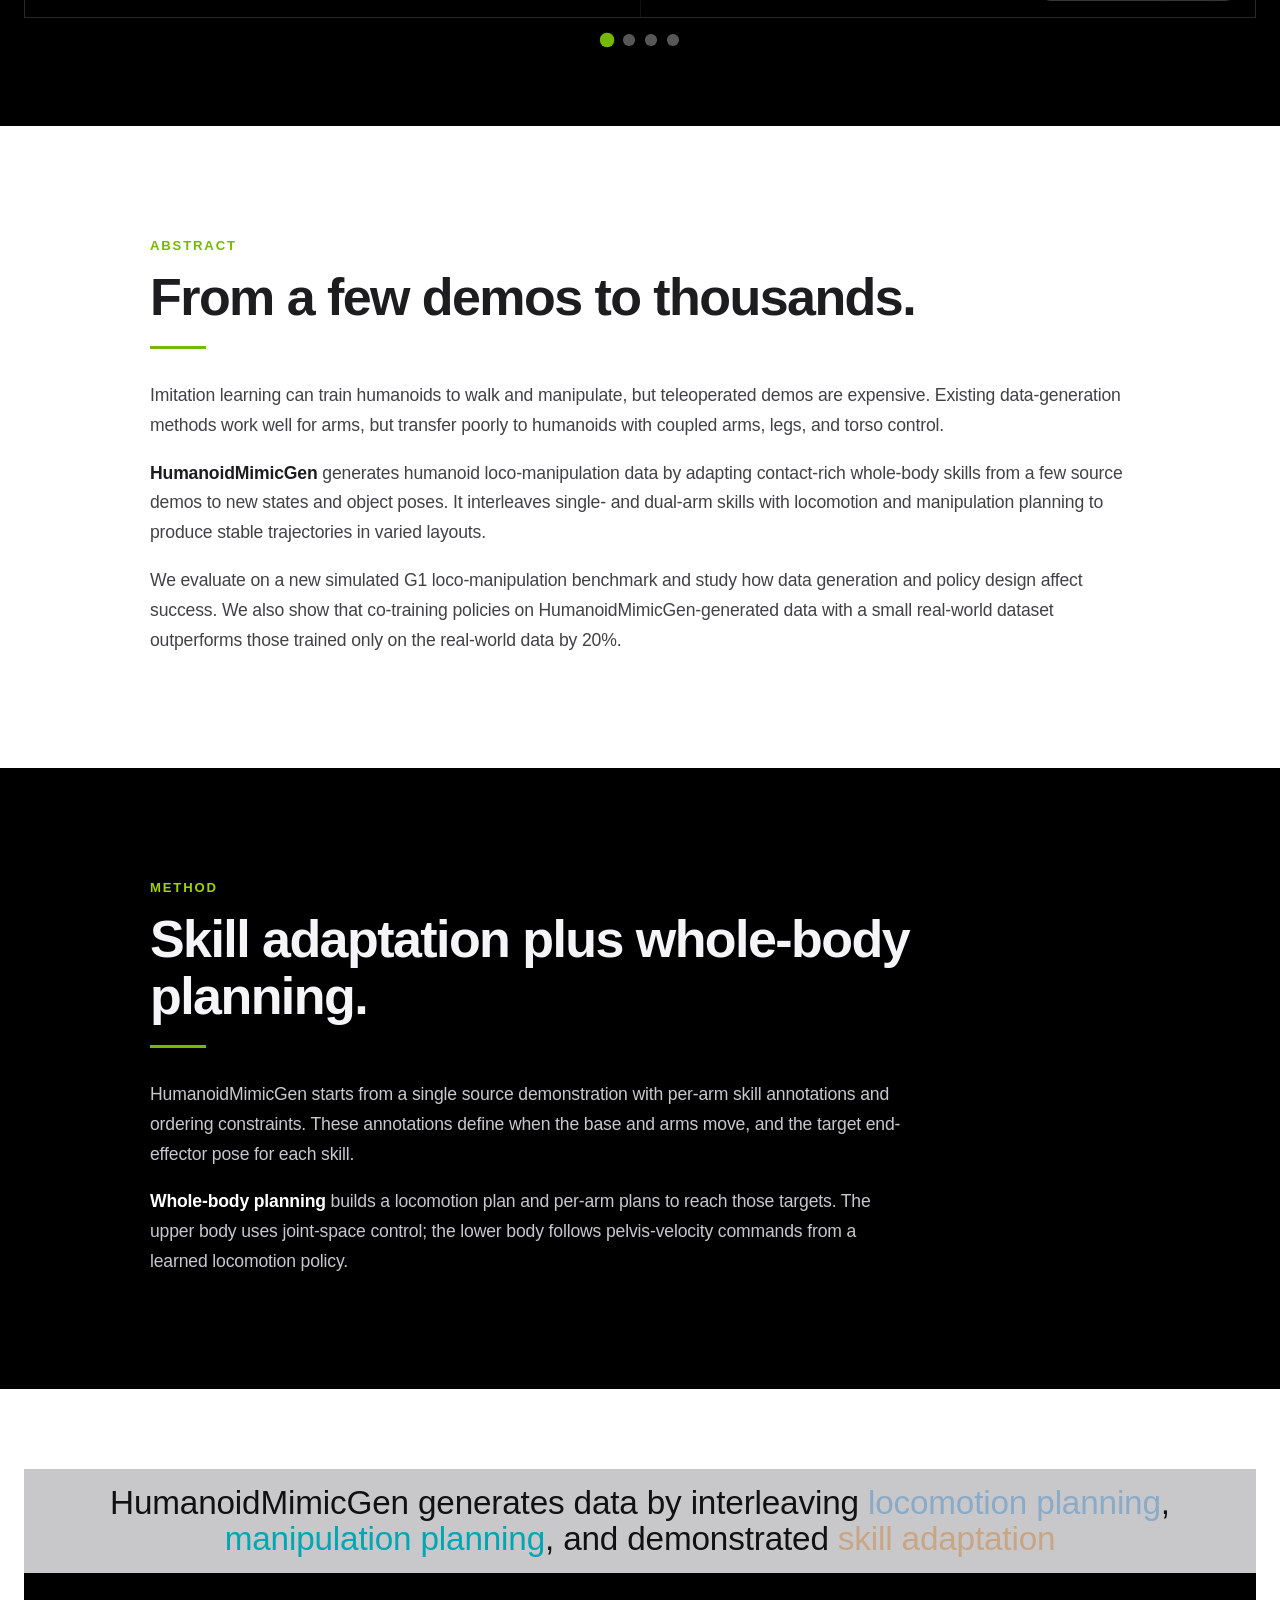
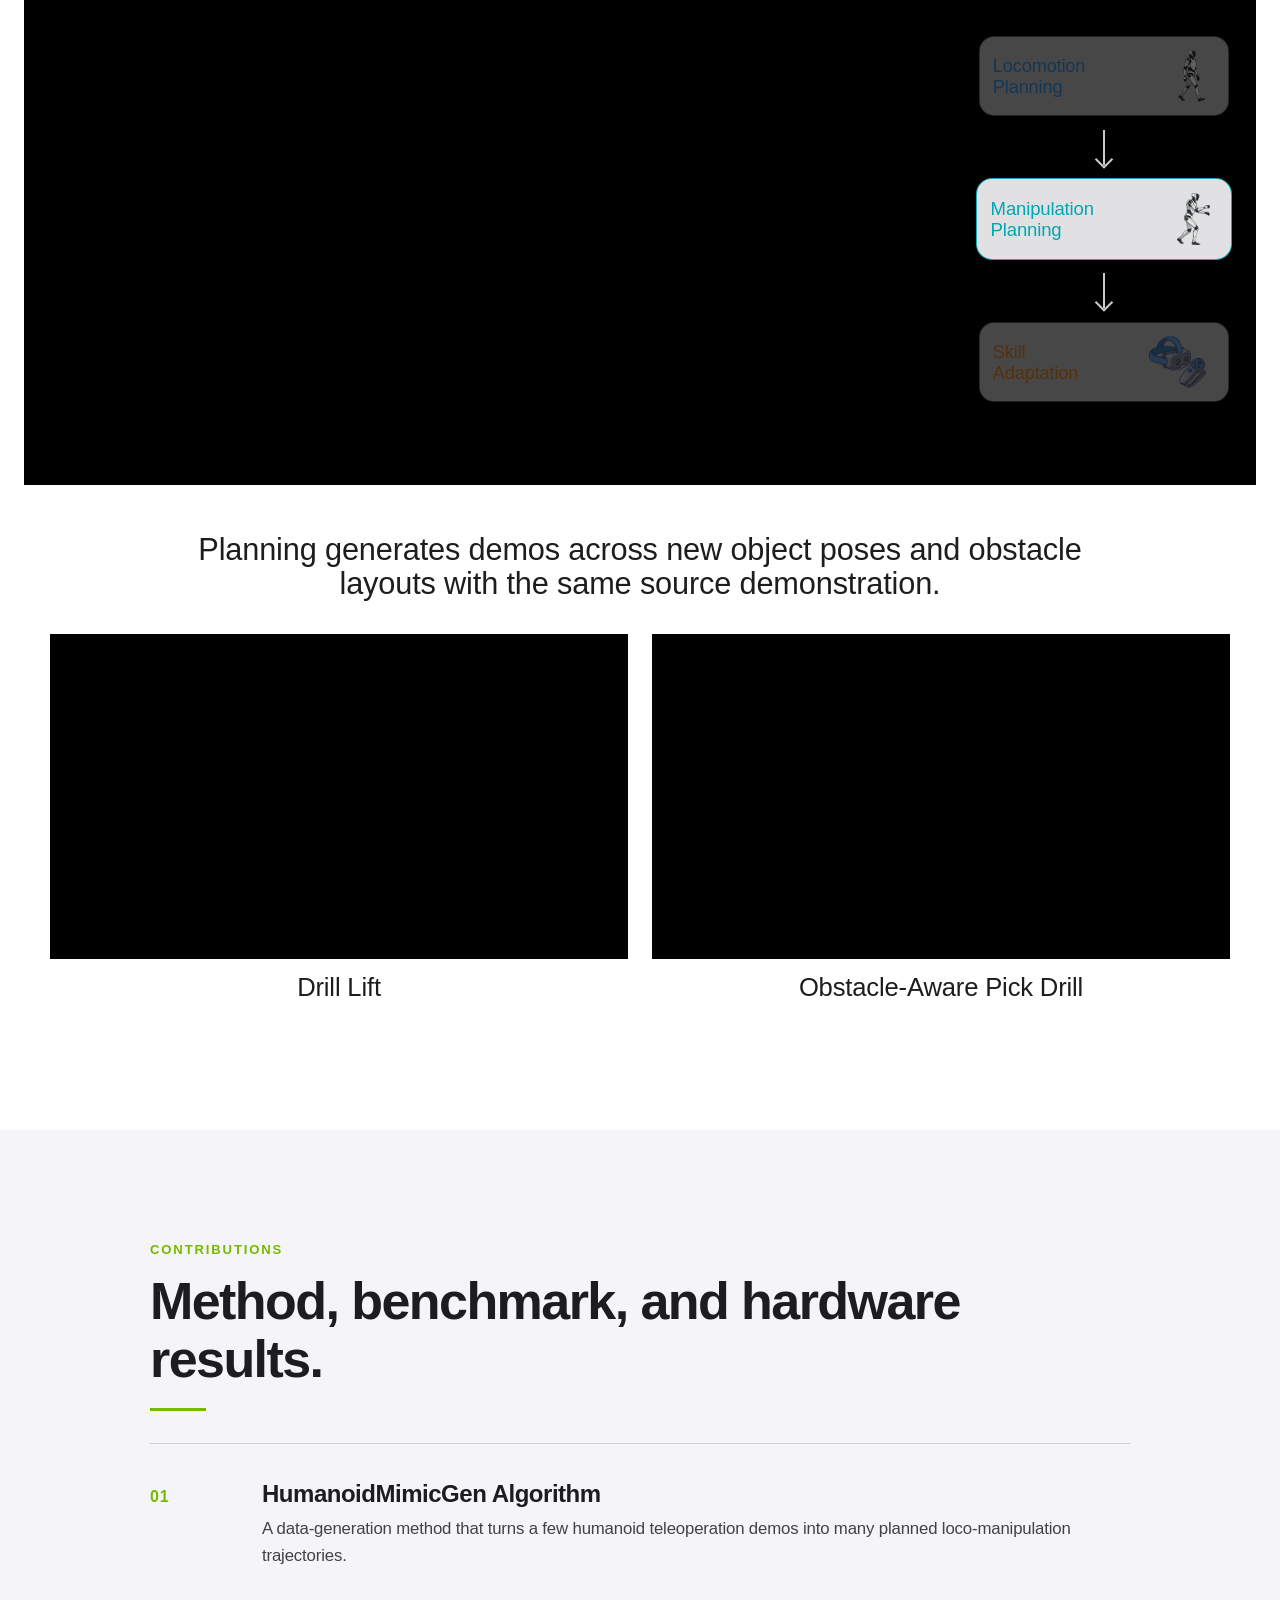
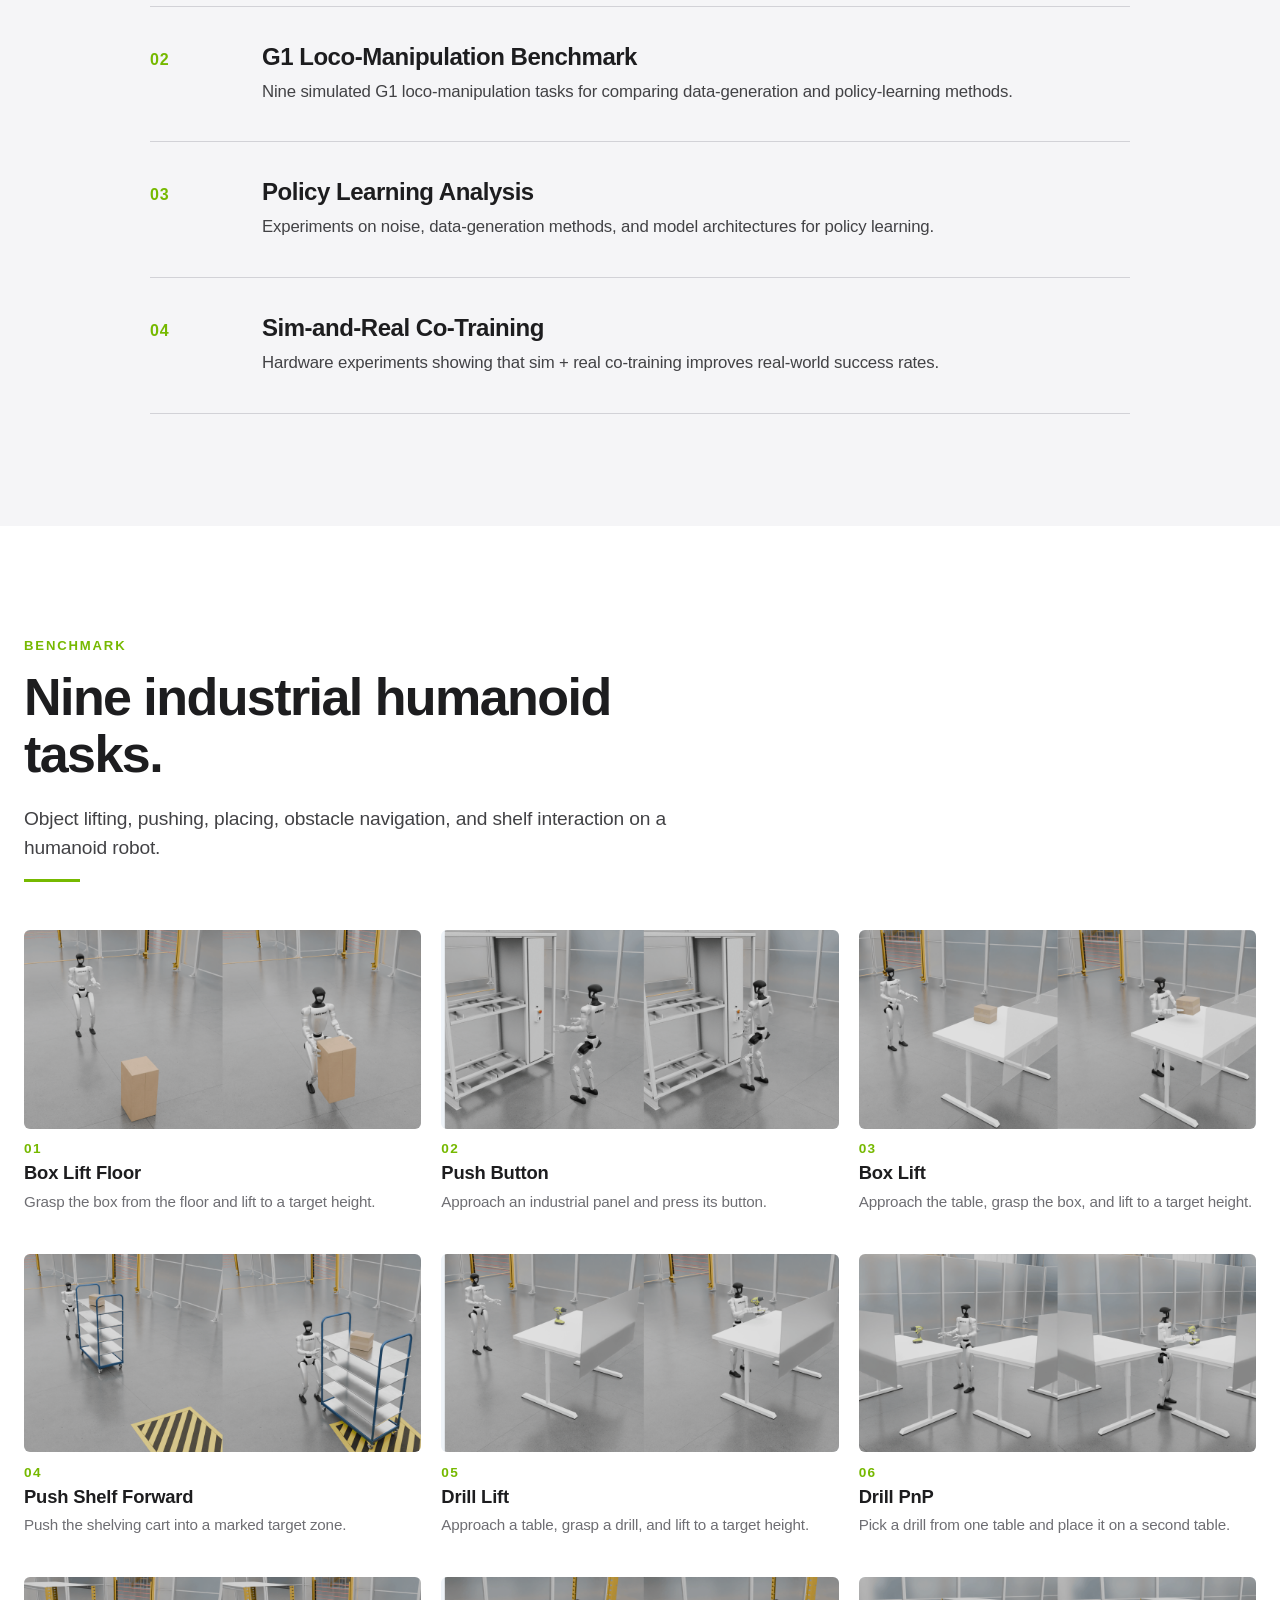
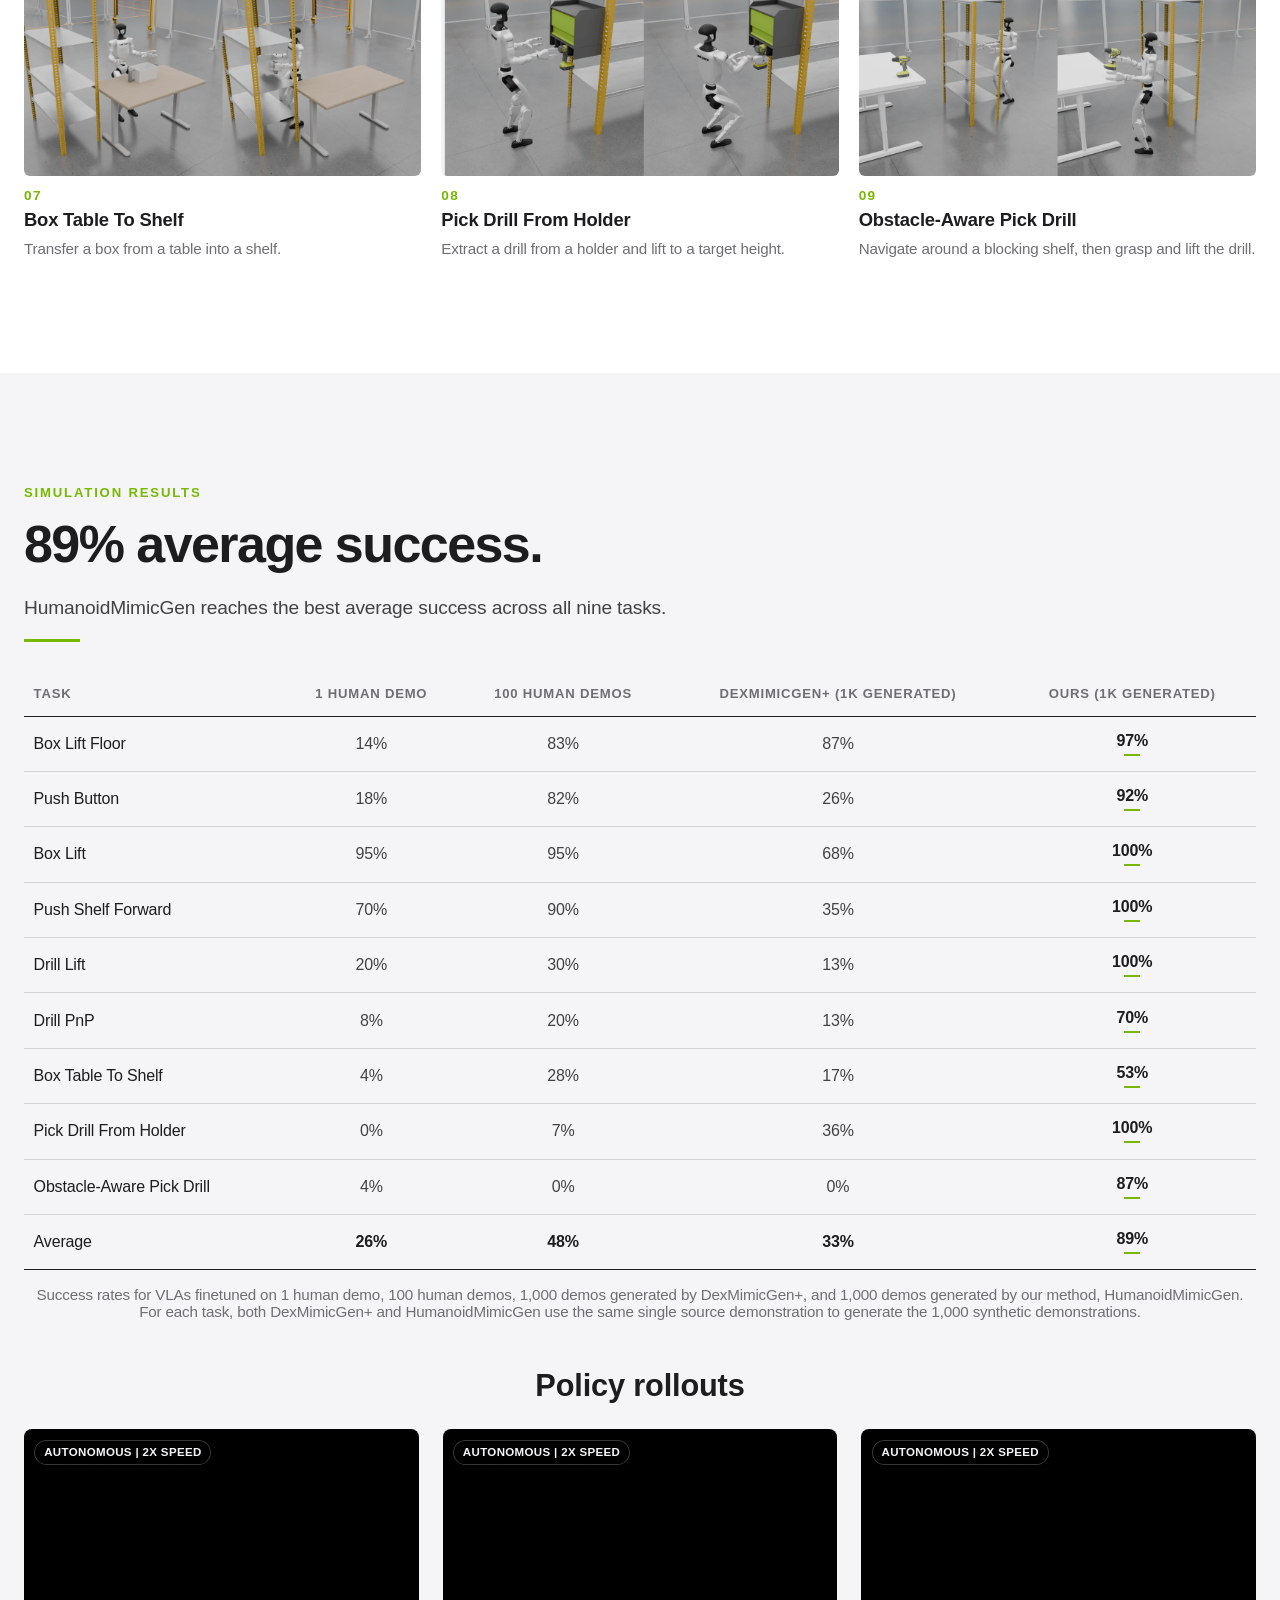
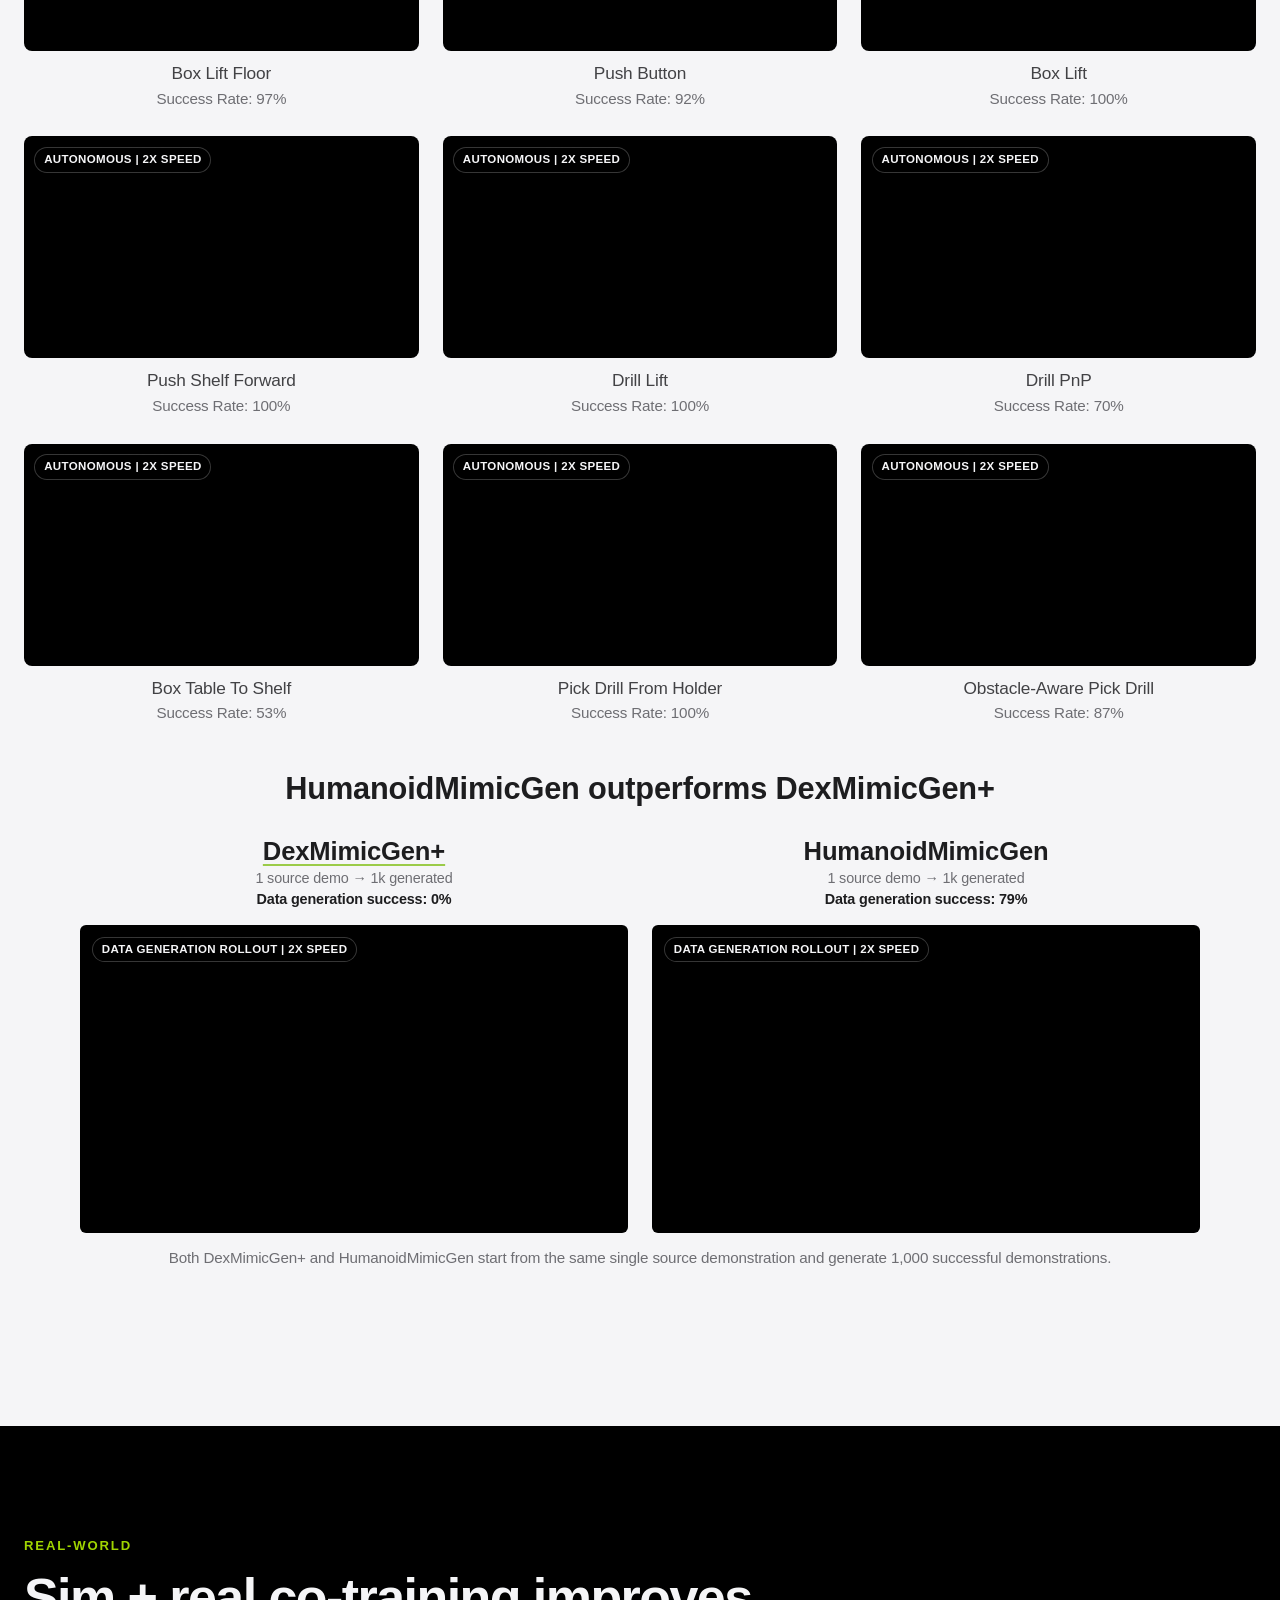
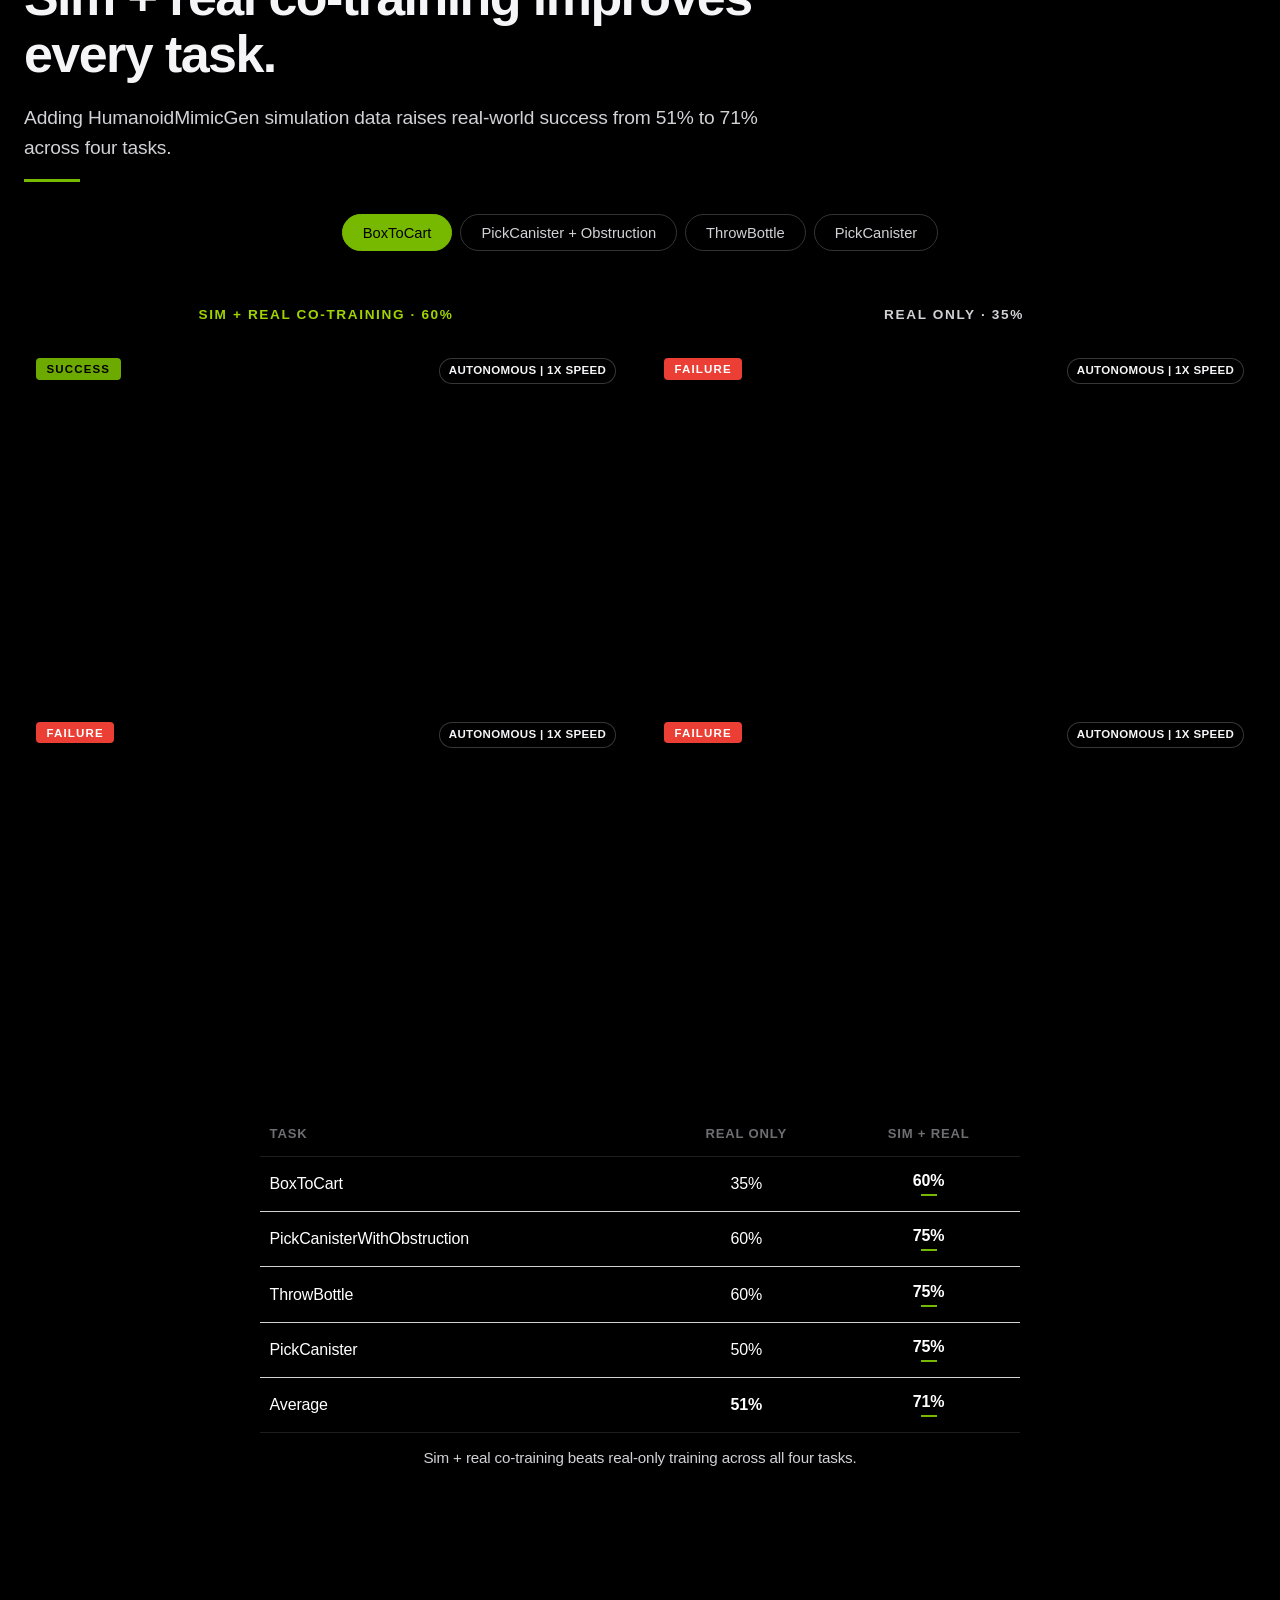
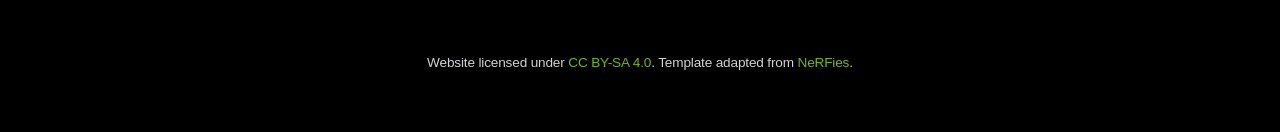
==== commit 33f2e388: "Adjust author row wrapping" ====
--- a/index.html
+++ b/index.html
@@ -42,6 +42,7 @@
         <a href="https://web.mit.edu/caelan/www/" target="_blank" rel="noopener">Caelan Reed Garrett</a><sup>*</sup>,
         <a href="https://chernyadev.github.io/" target="_blank" rel="noopener">Nikita Chernyadev</a>,
         <a href="https://scholar.google.ca/citations?user=sCYV0zYAAAAJ" target="_blank" rel="noopener">Yu Fang</a>,
+        <br>
         <a href="https://dingry.github.io/" target="_blank" rel="noopener">Runyu Ding</a>,
         <a href="https://xieleo5.github.io/" target="_blank" rel="noopener">Yuqi Xie</a>,
         <a href="https://www.linkedin.com/in/justin-tran-488872296/" target="_blank" rel="noopener">Justin Tran</a>,
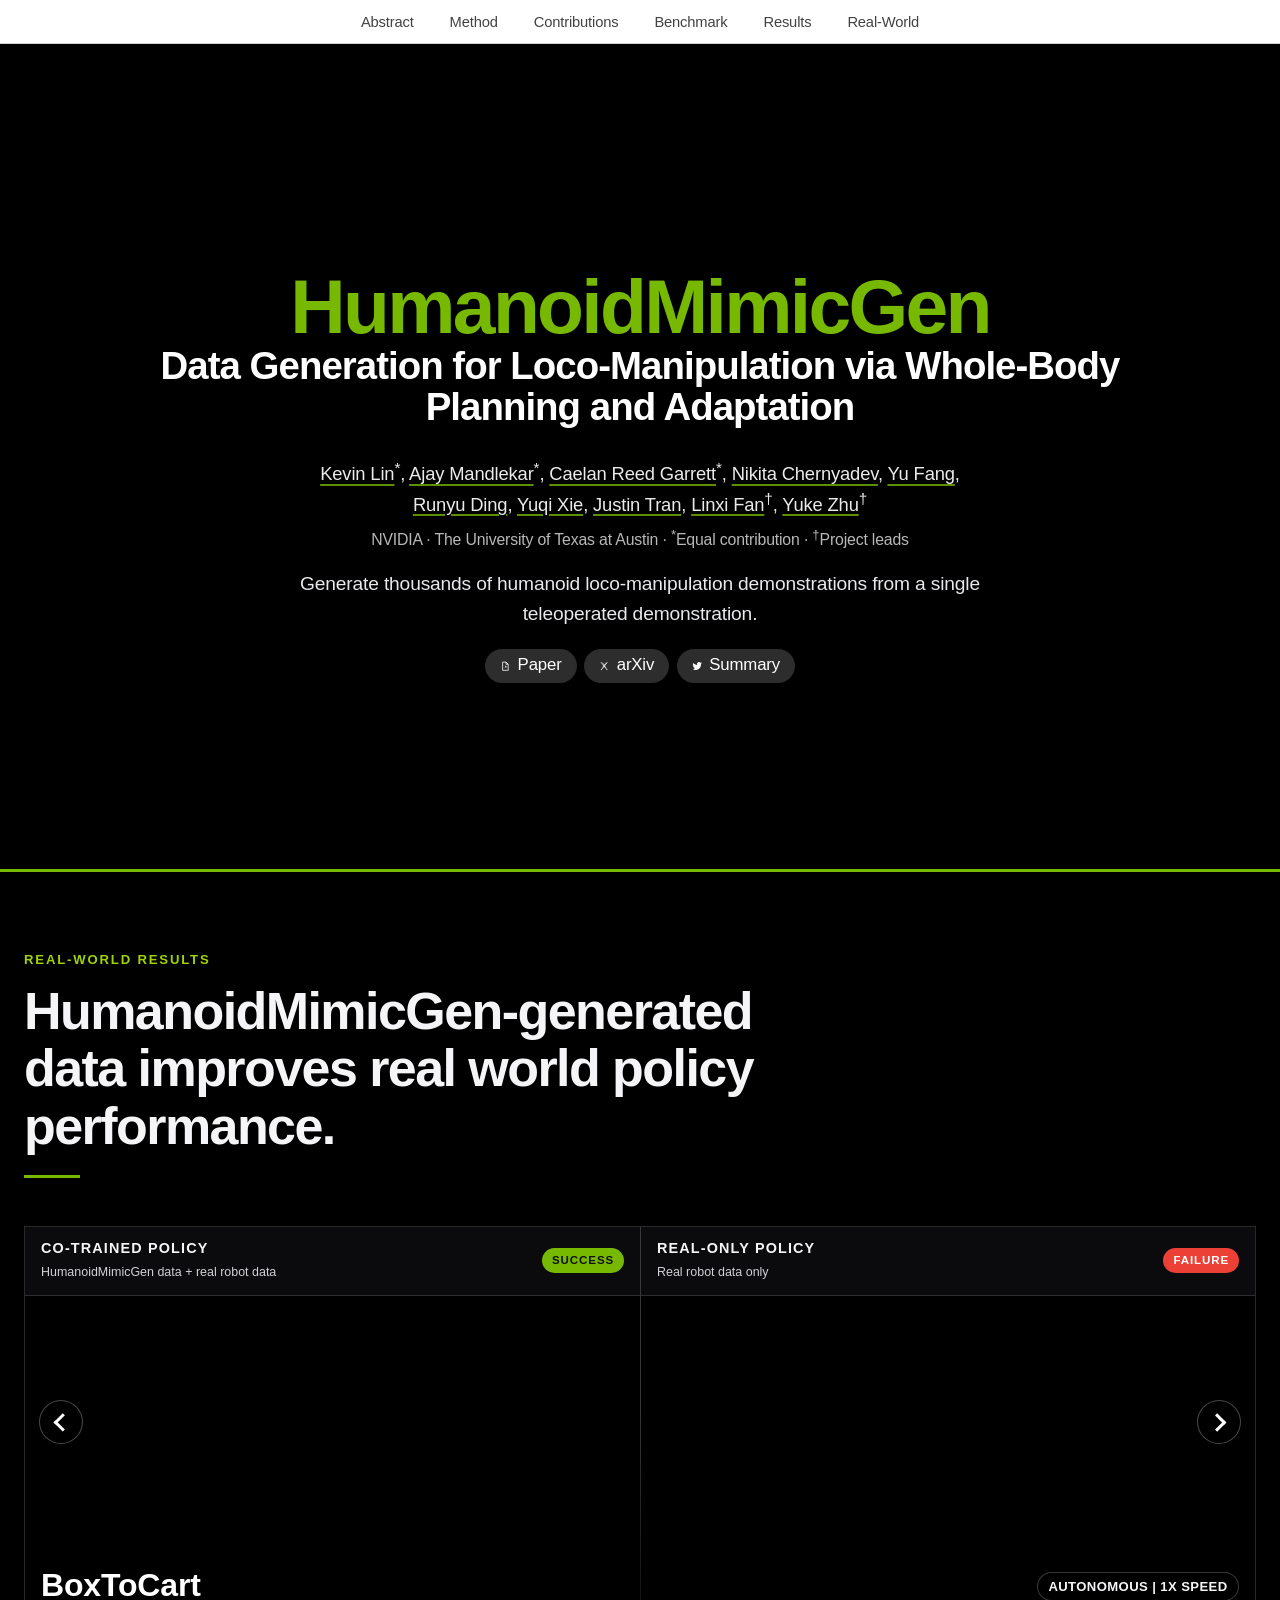
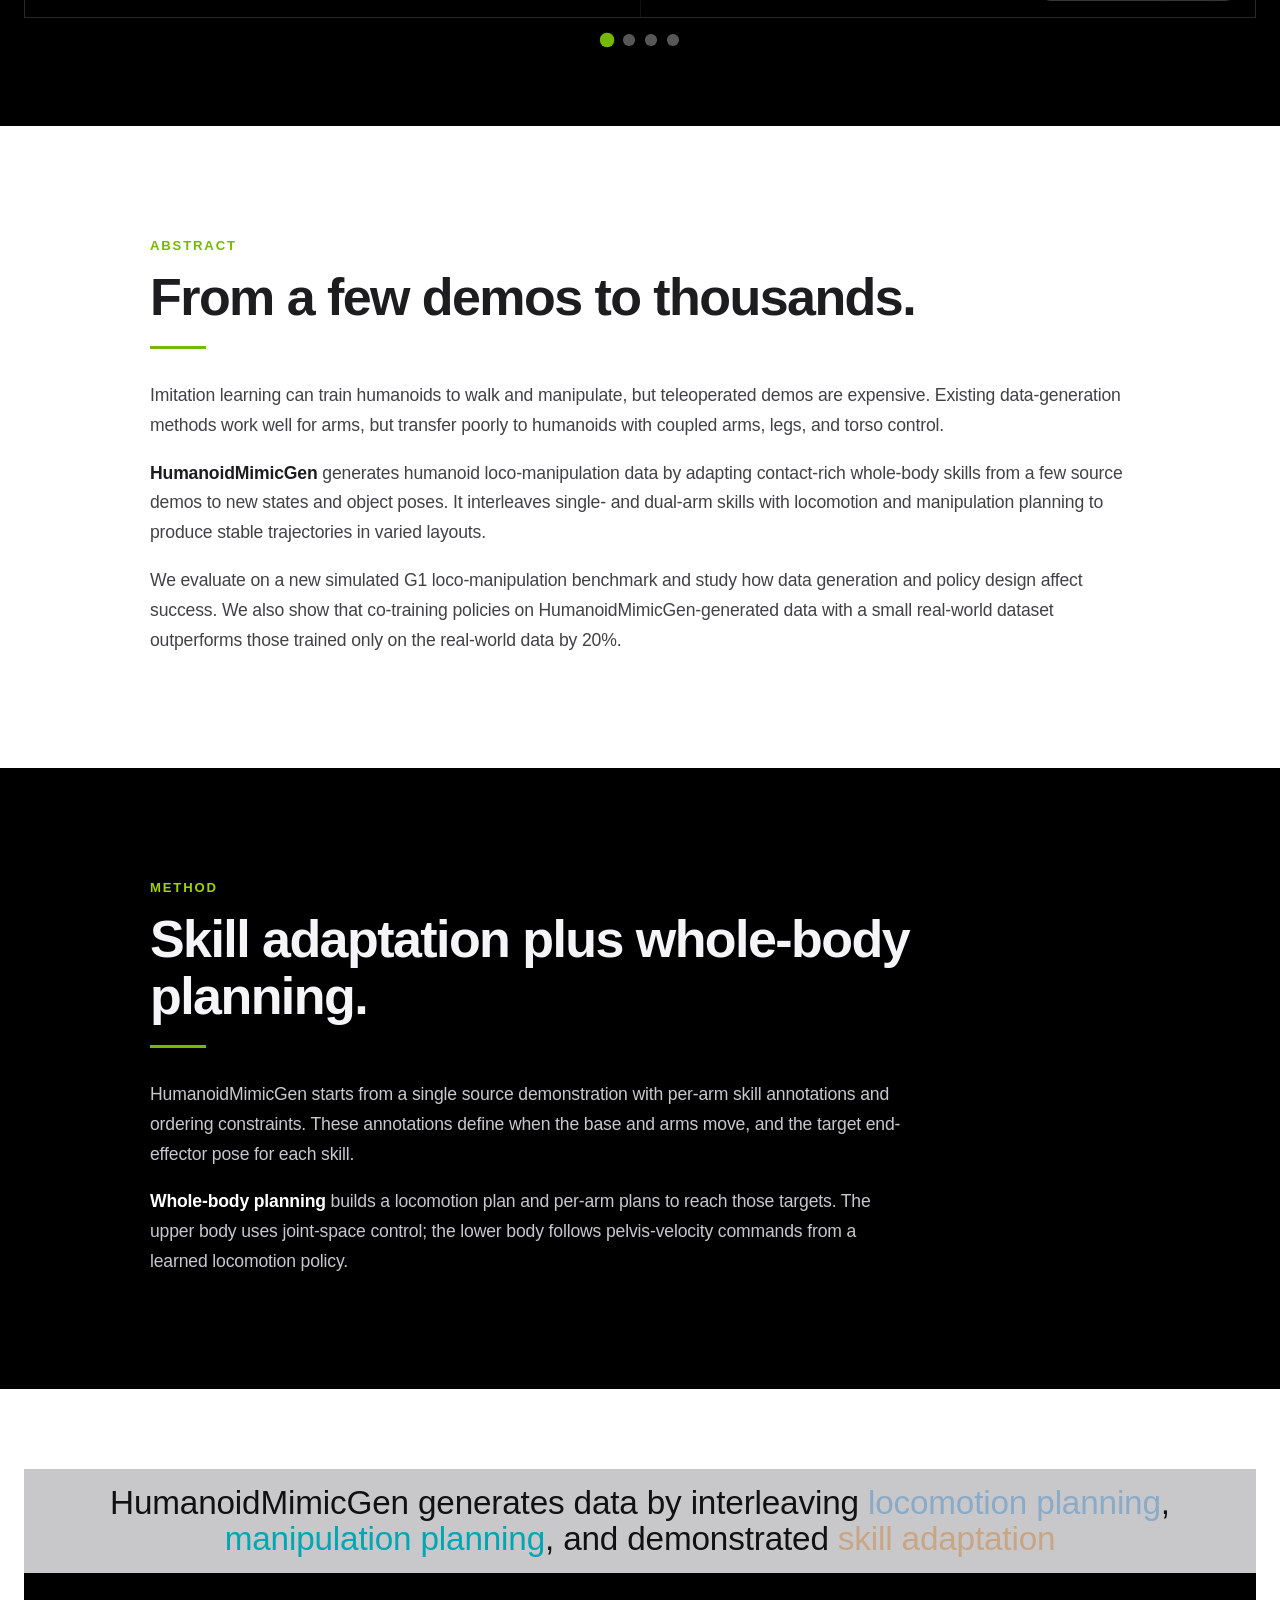
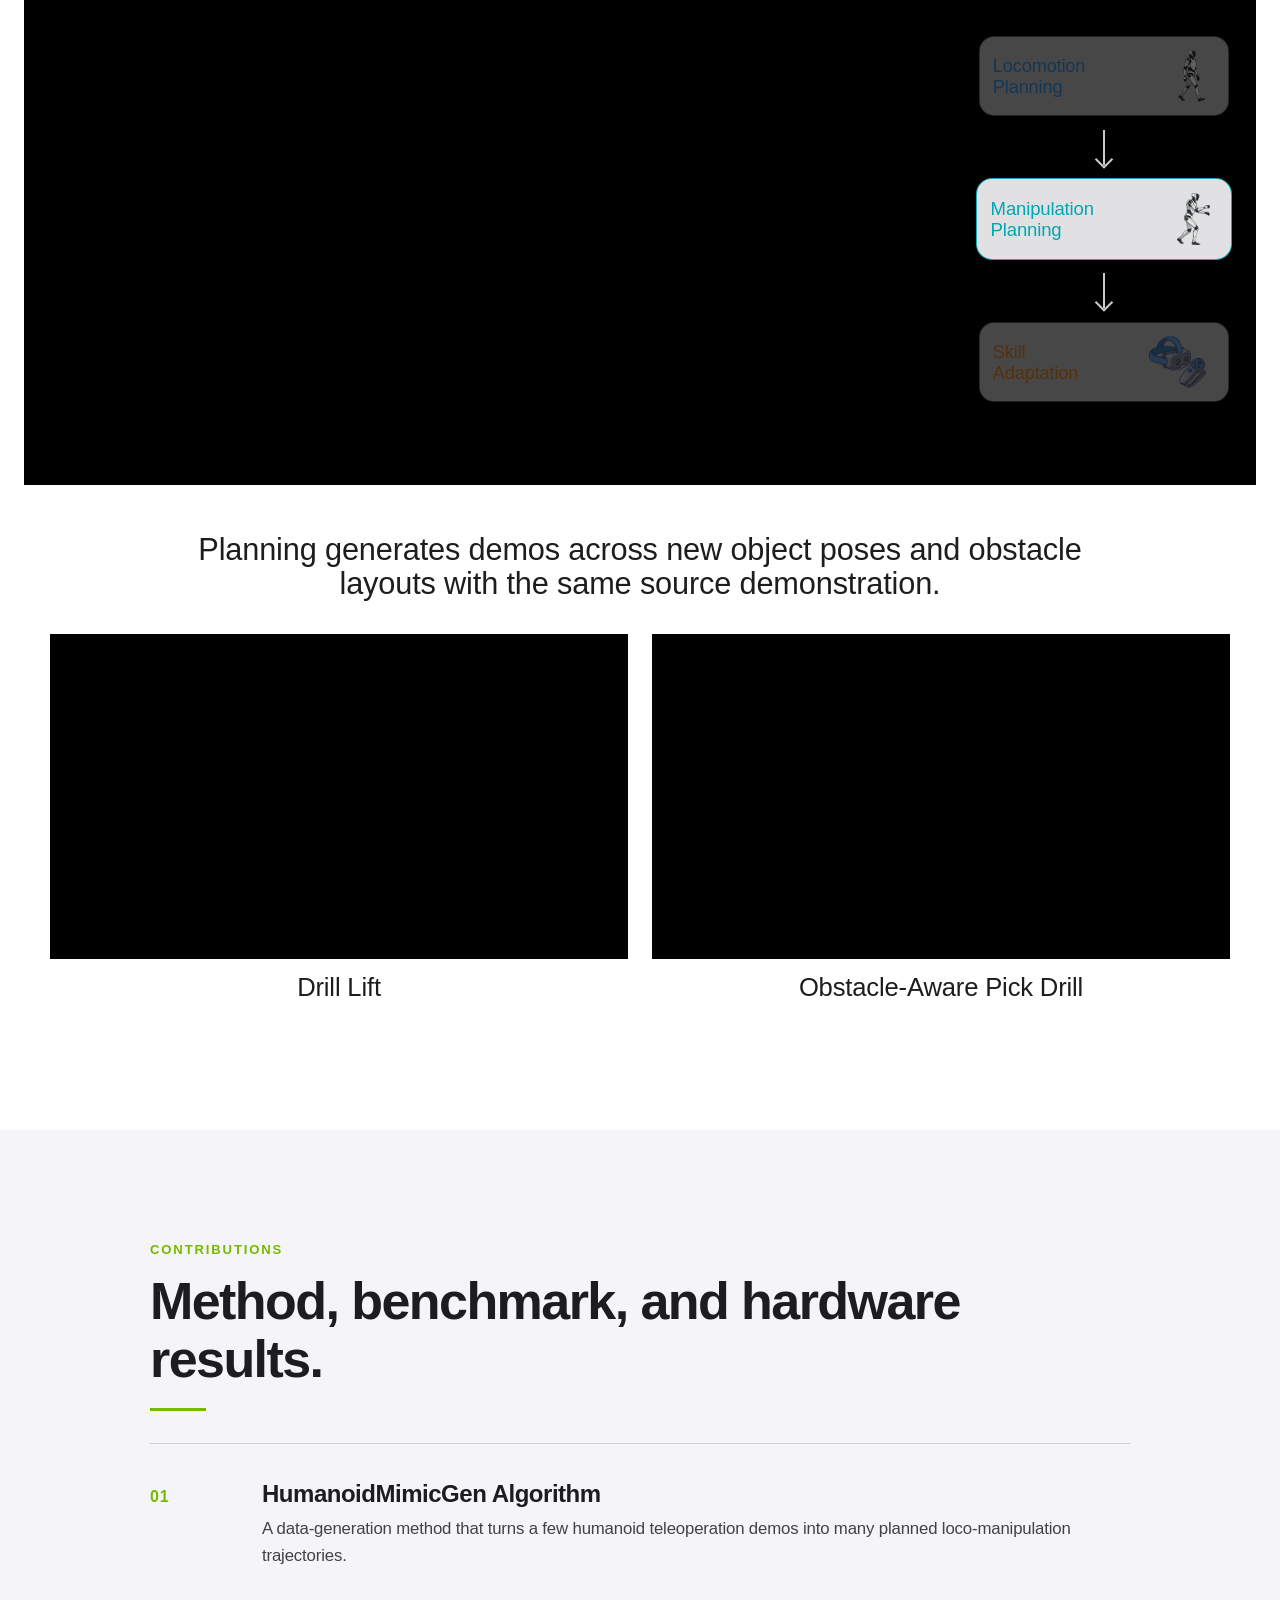
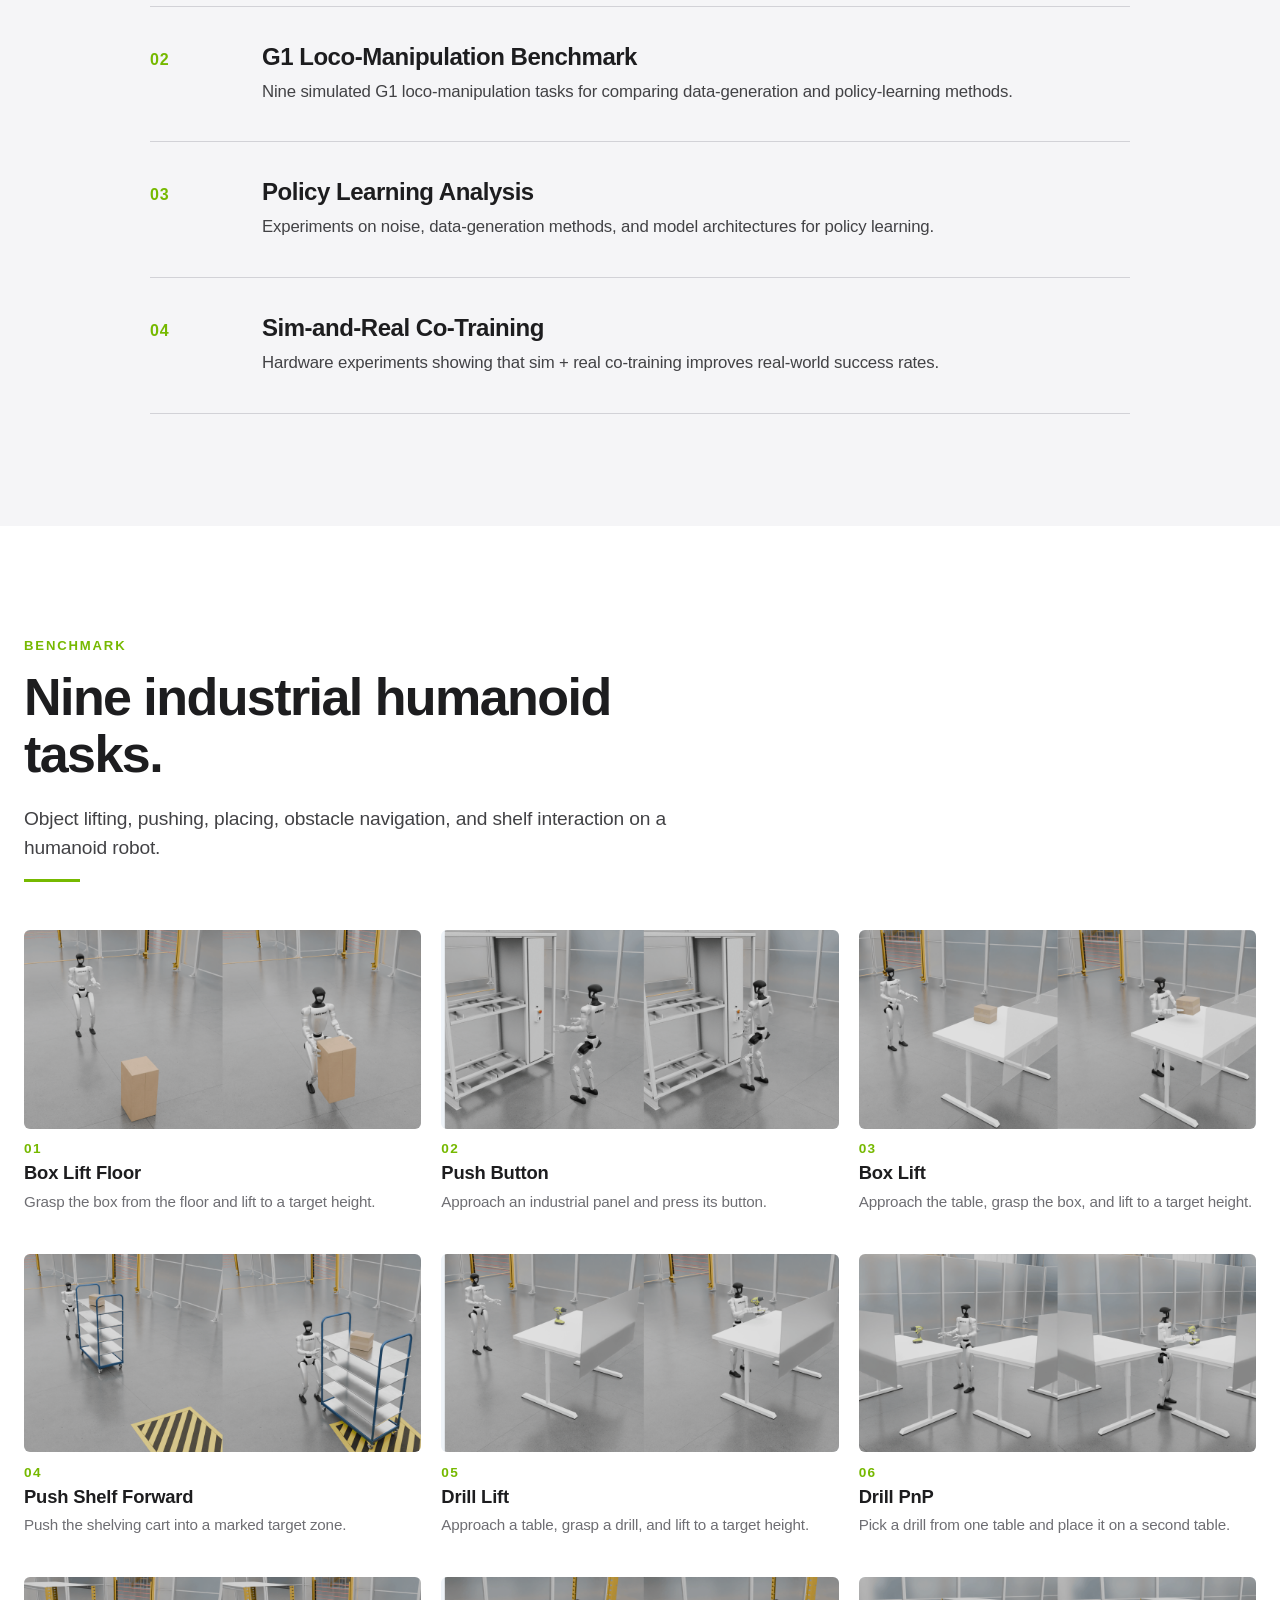
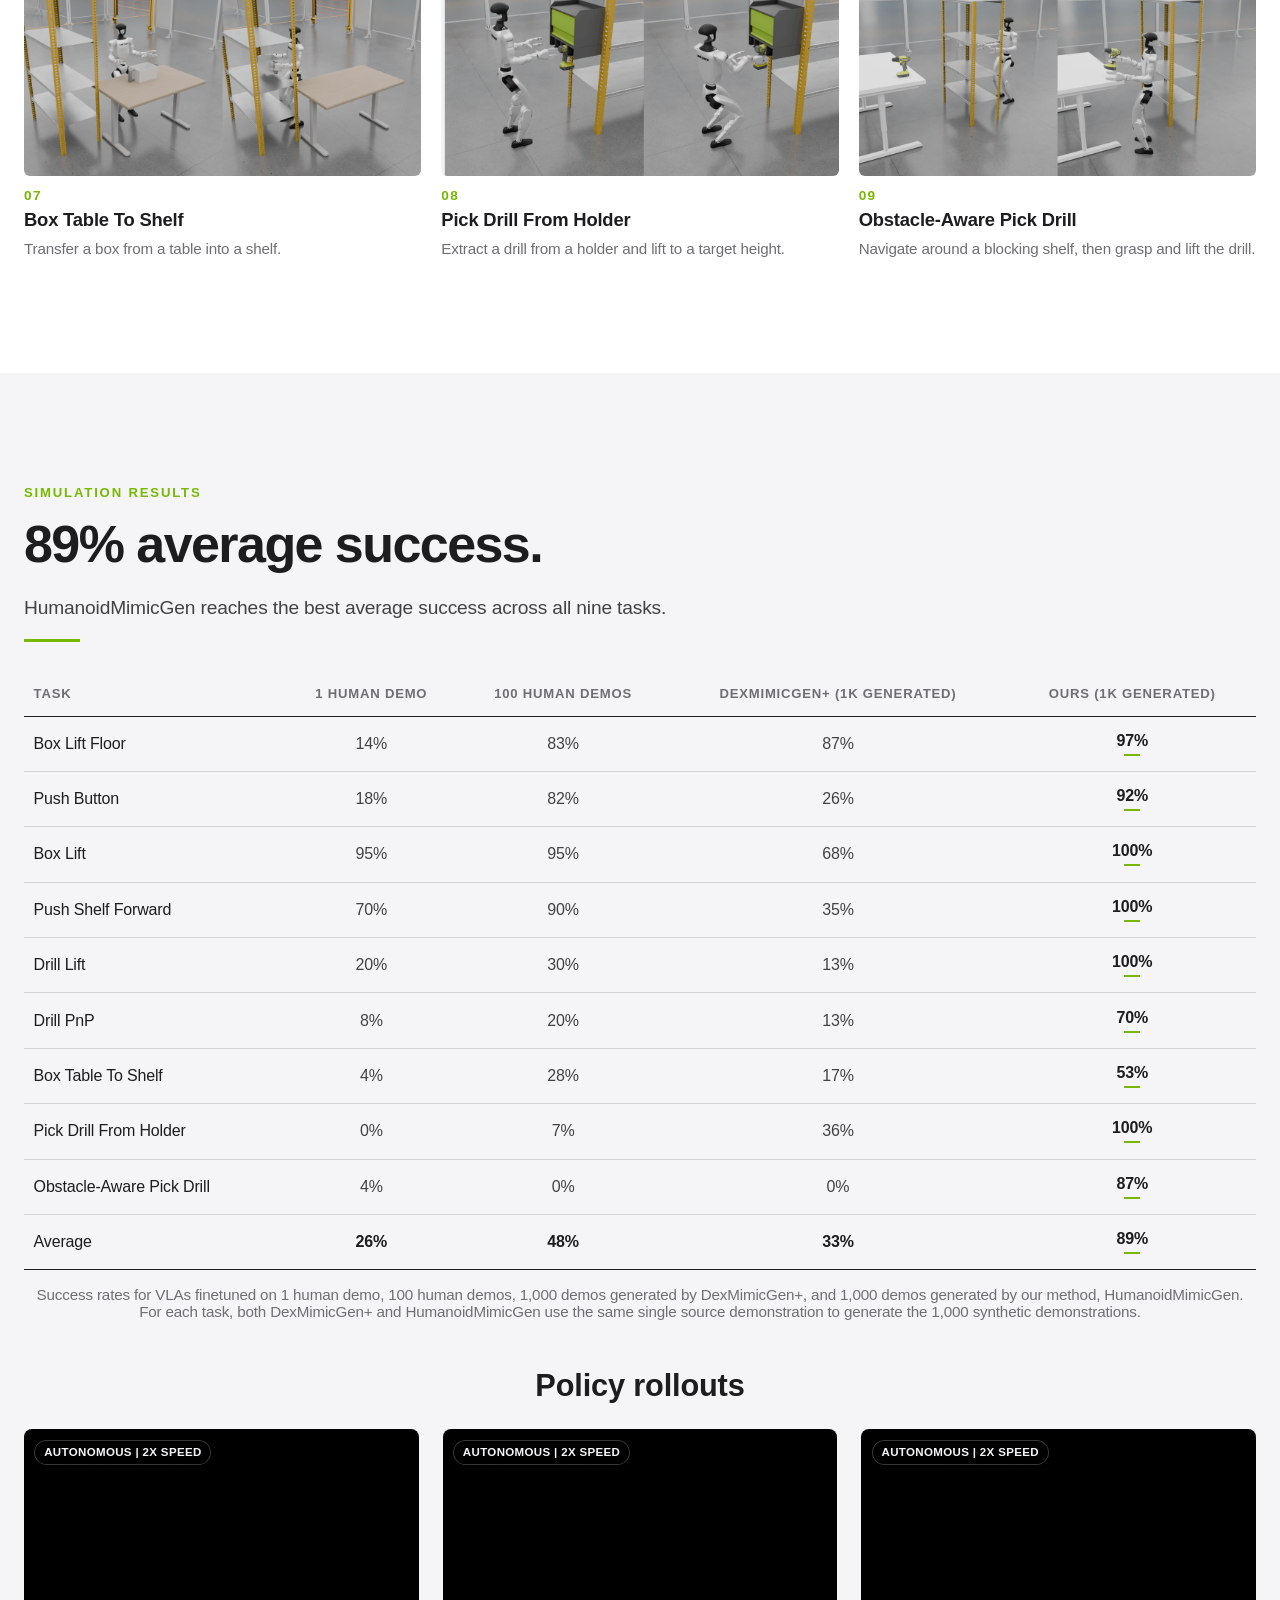
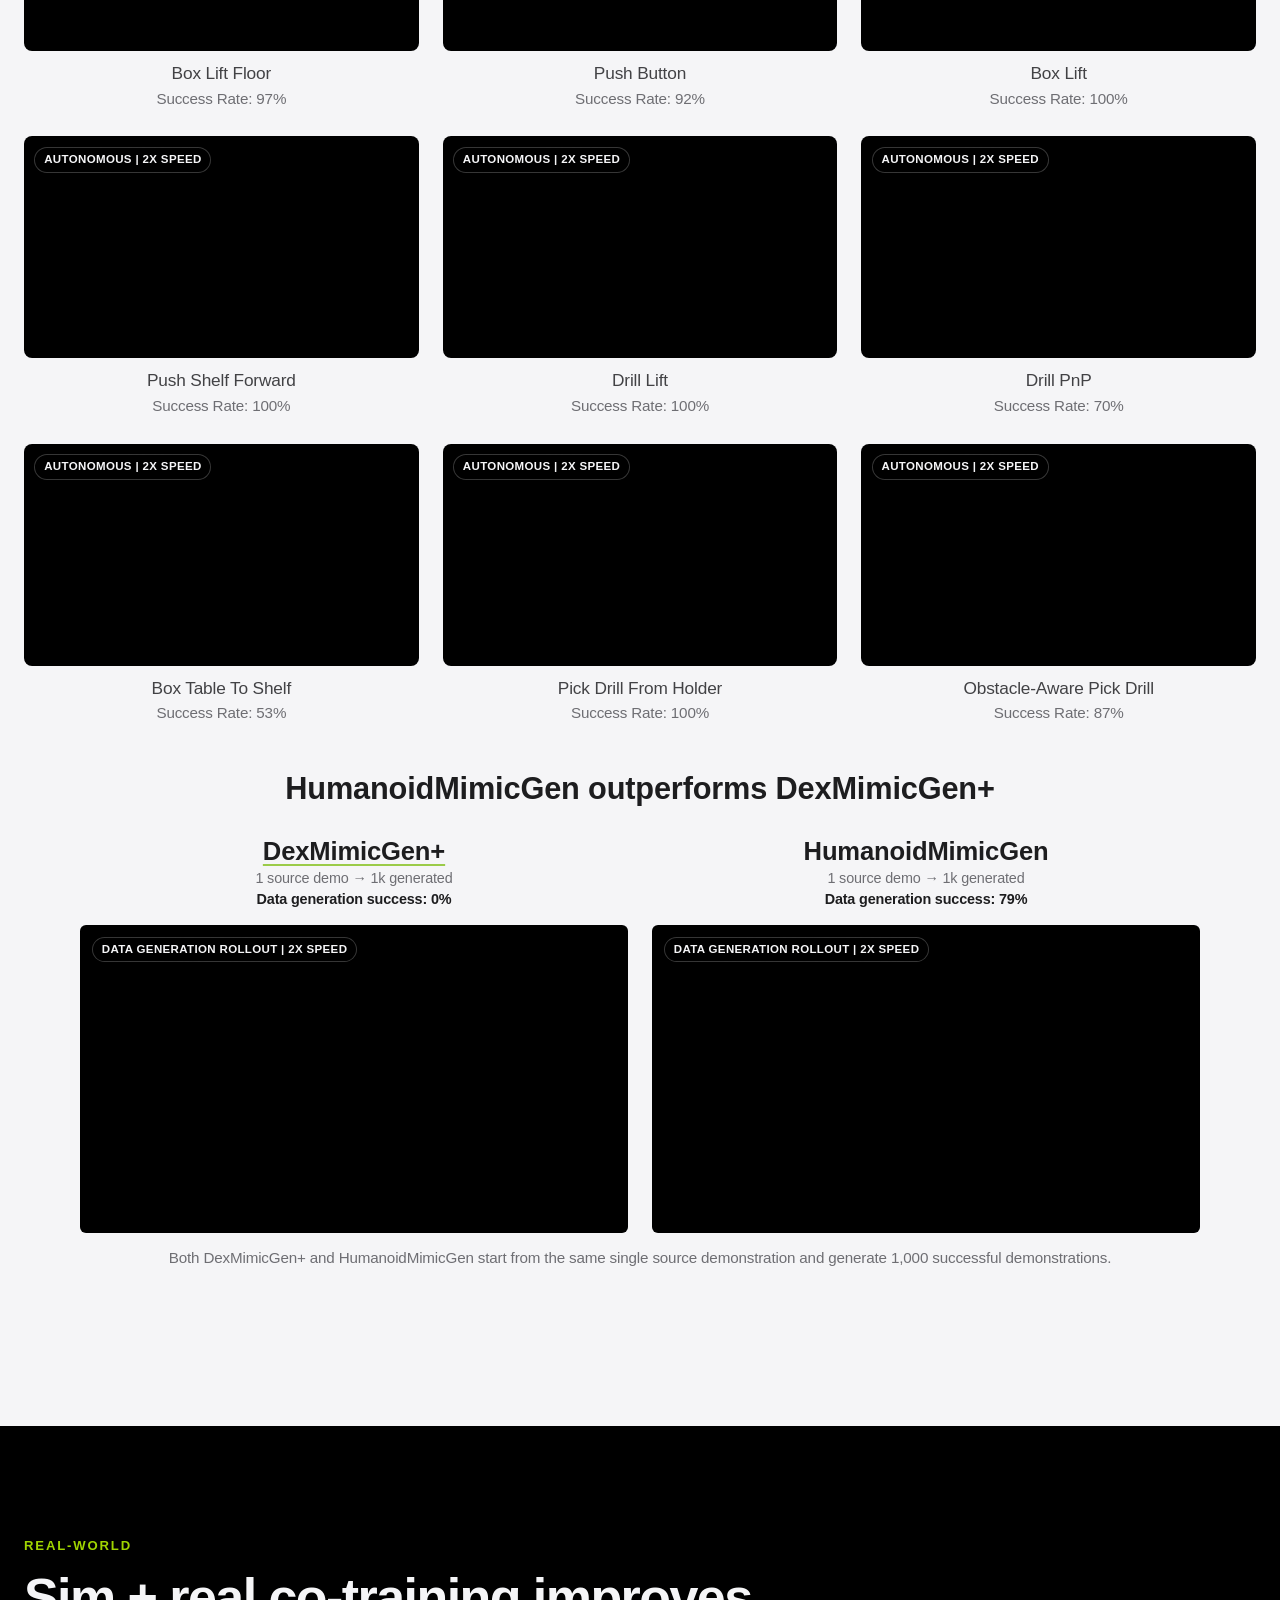
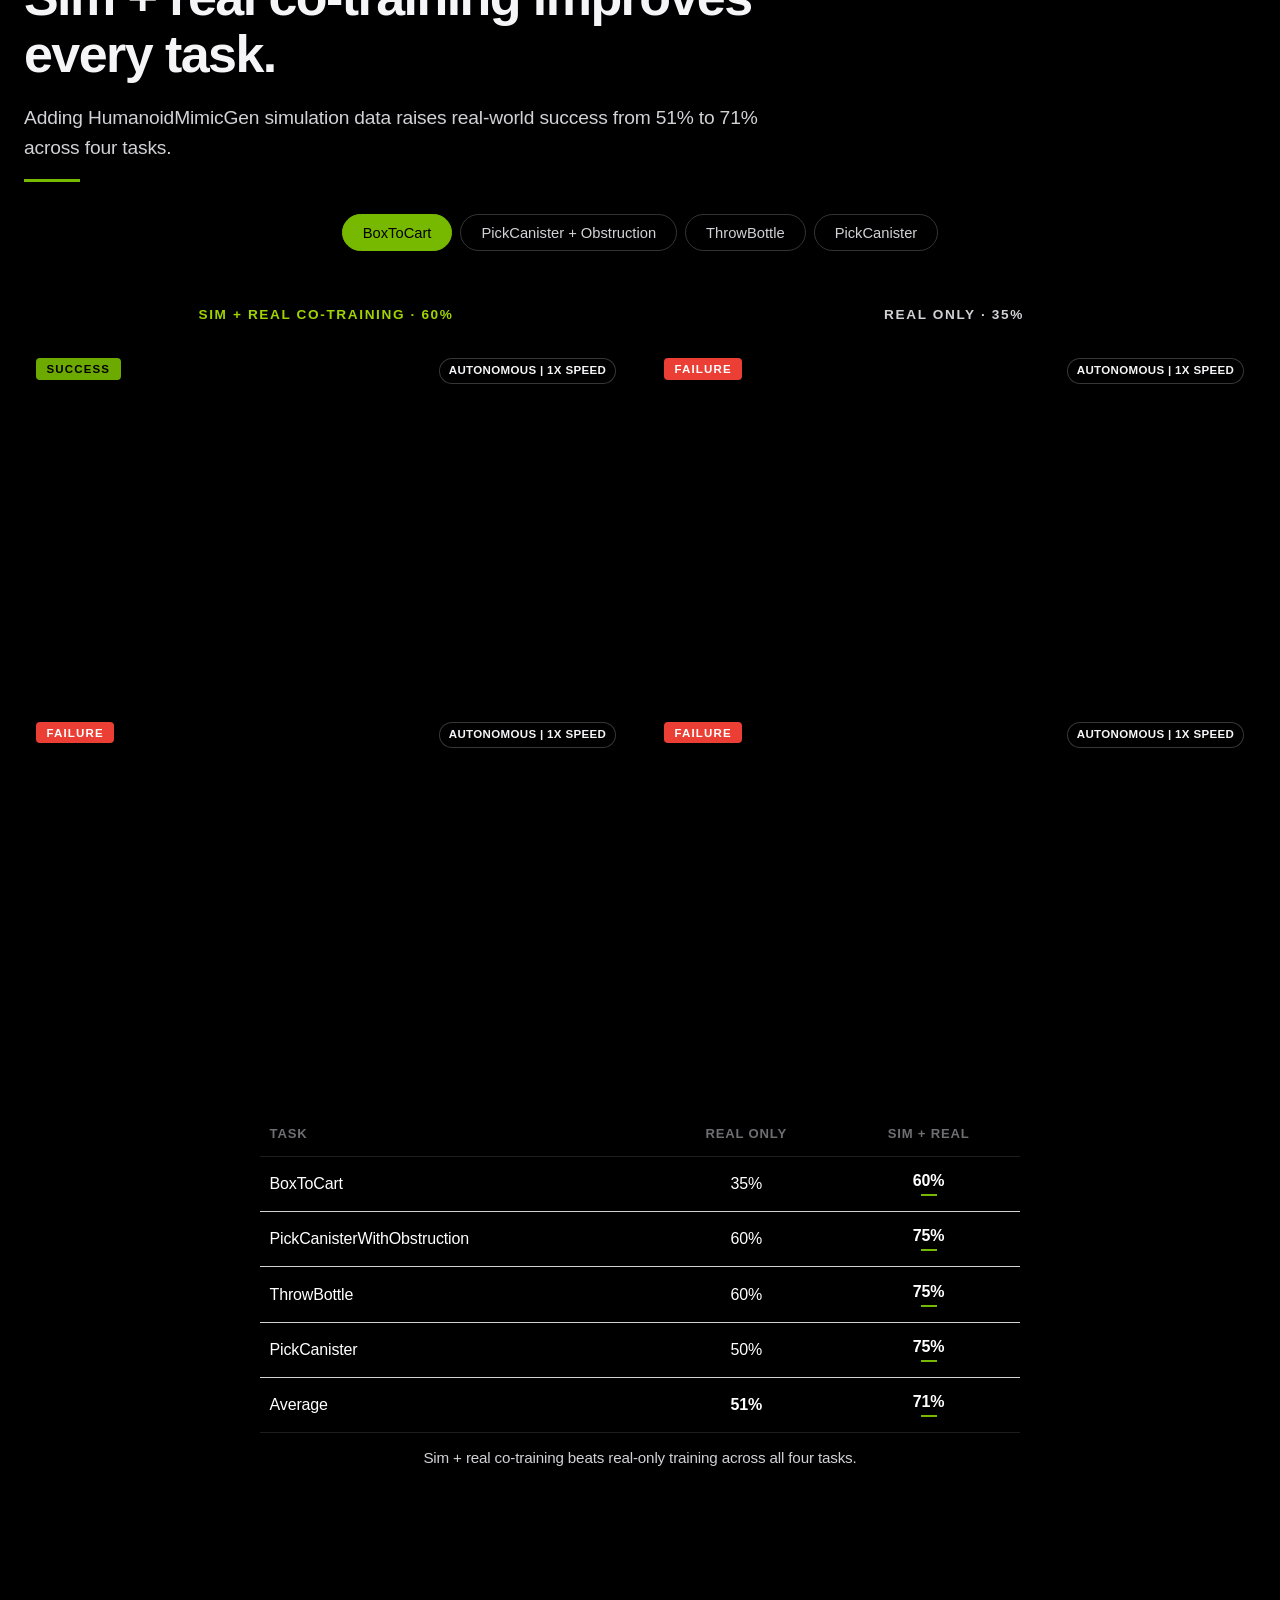
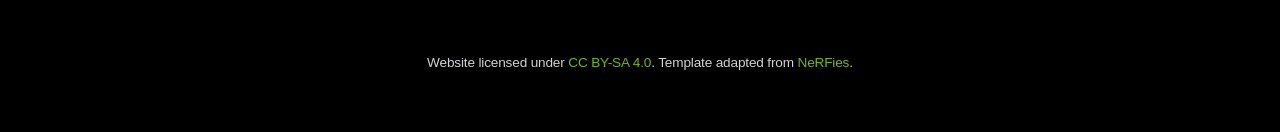
==== commit aeac3bf5: "Fit hero subtitle on one line" ====
--- a/index.html
+++ b/index.html
@@ -33,7 +33,7 @@
   <div class="nv-container">
     <h1 class="display-1">
       <span class="accent">HumanoidMimicGen</span><br>
-      <span class="hero-title-detail">Data Generation for Loco-Manipulation<br>via Whole-Body Planning and Adaptation</span>
+      <span class="hero-title-detail">Data Generation for Loco-Manipulation via Whole-Body Planning and Adaptation</span>
     </h1>
     <div class="hero-authors" aria-label="Authors">
       <p>
--- a/static/css/index.css
+++ b/static/css/index.css
@@ -192,8 +192,8 @@
 
 .hero-title-detail {
   display: inline-block;
-  max-width: 980px;
-  font-size: clamp(2rem, 4.2vw, 3.55rem);
+  max-width: 1280px;
+  font-size: clamp(1.55rem, 3vw, 2.95rem);
   line-height: 1.05;
   letter-spacing: -0.025em;
 }
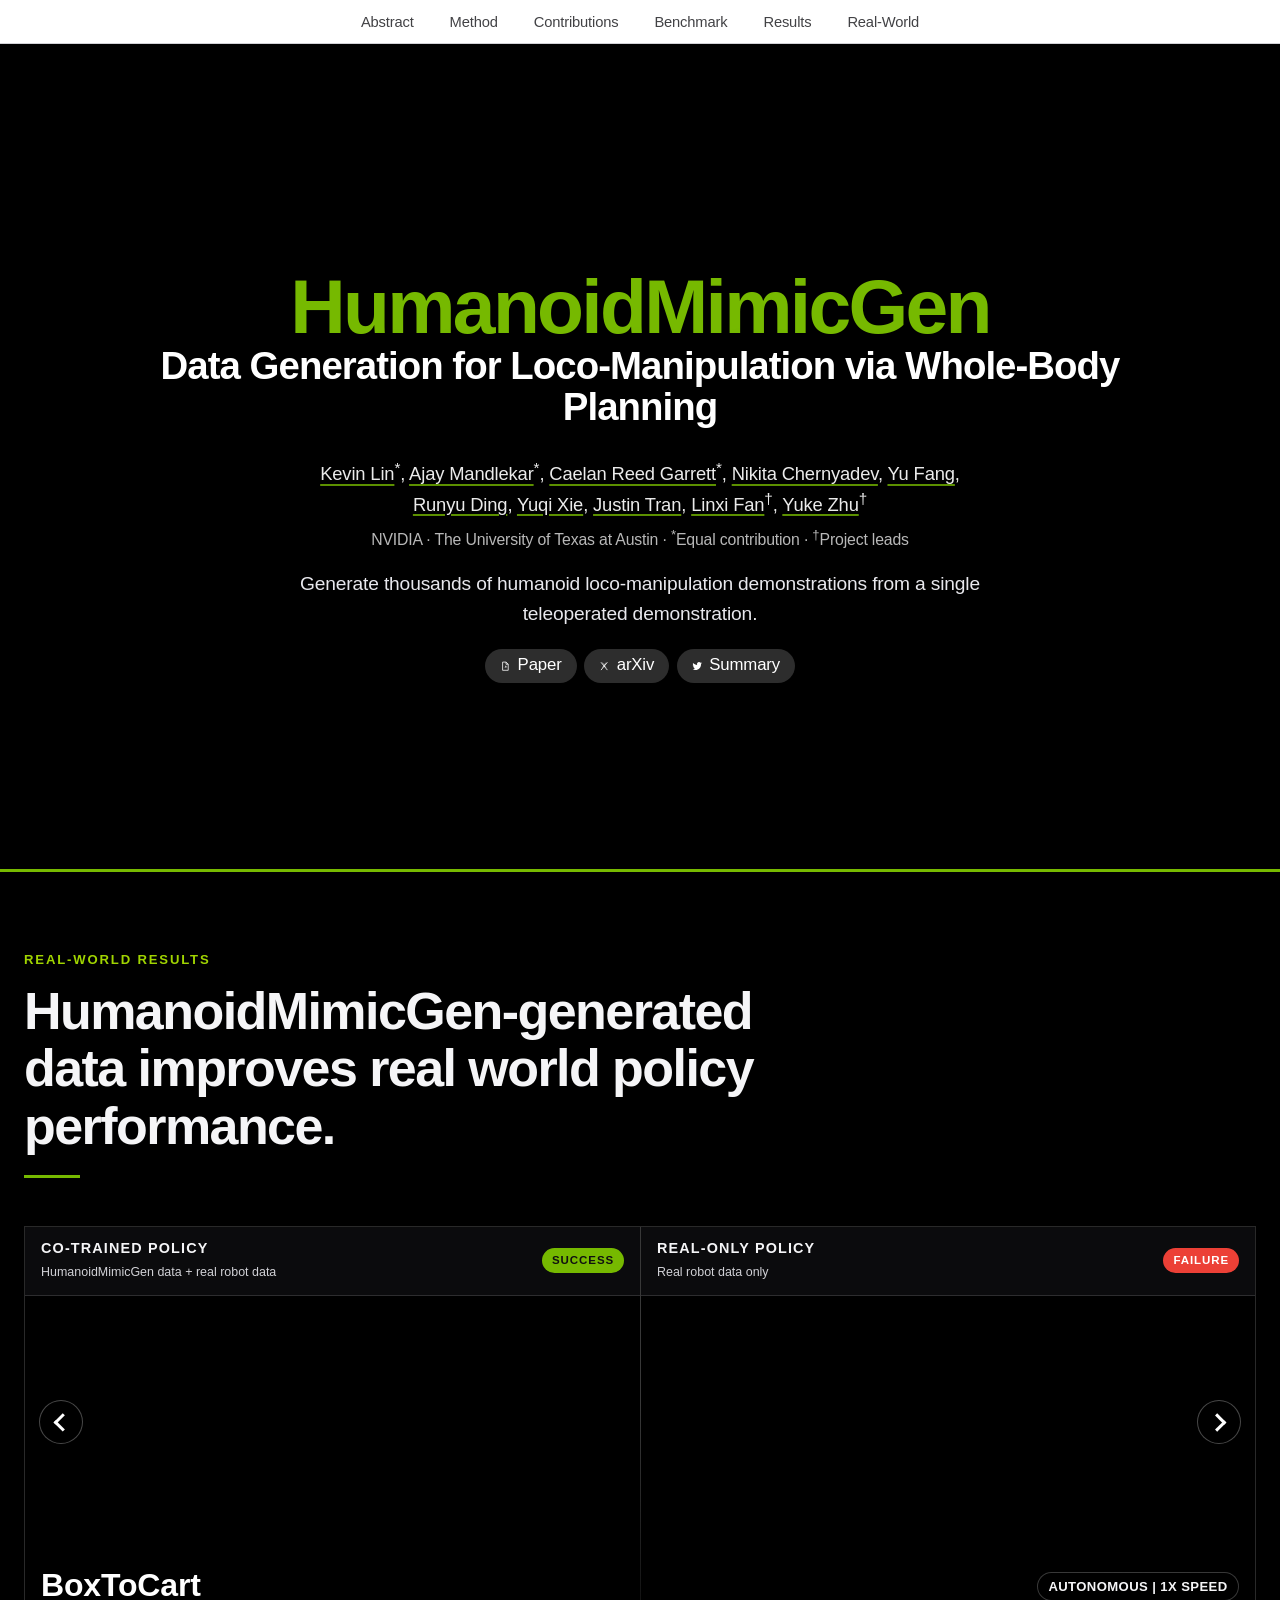
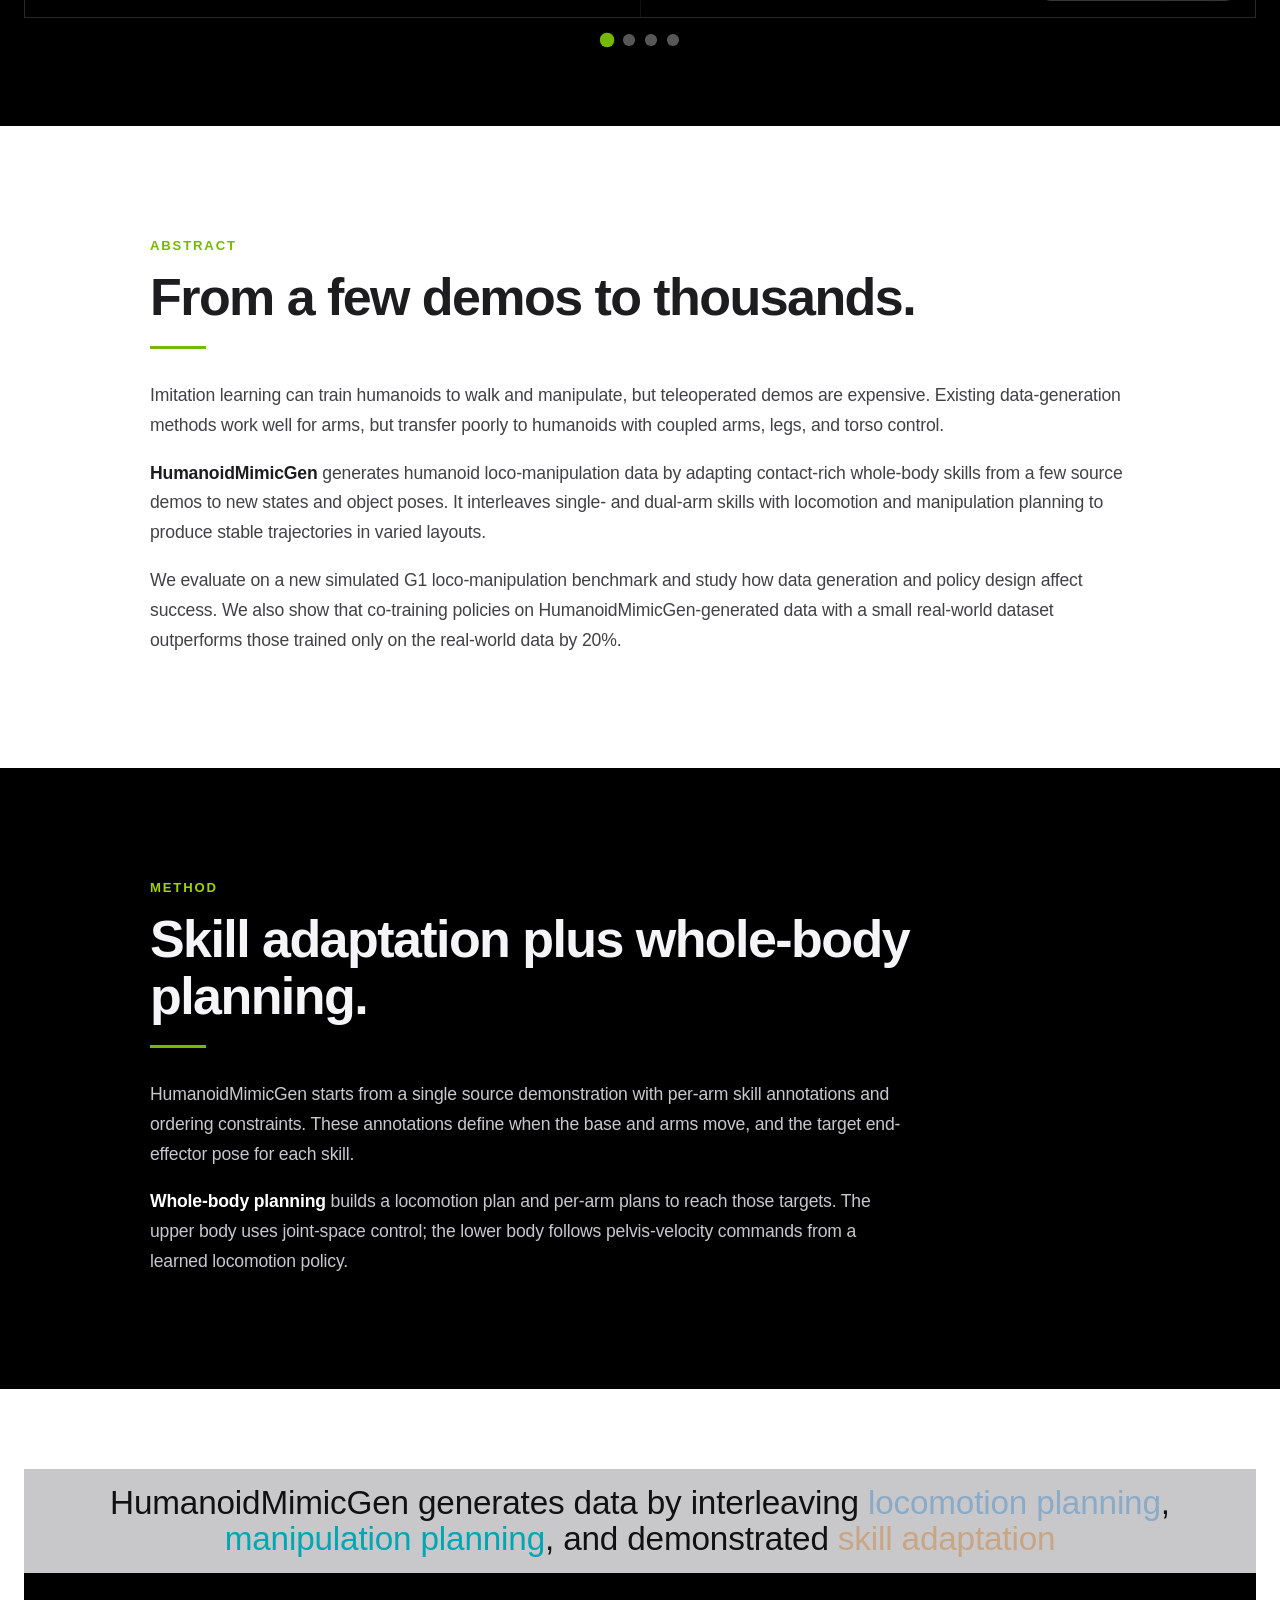
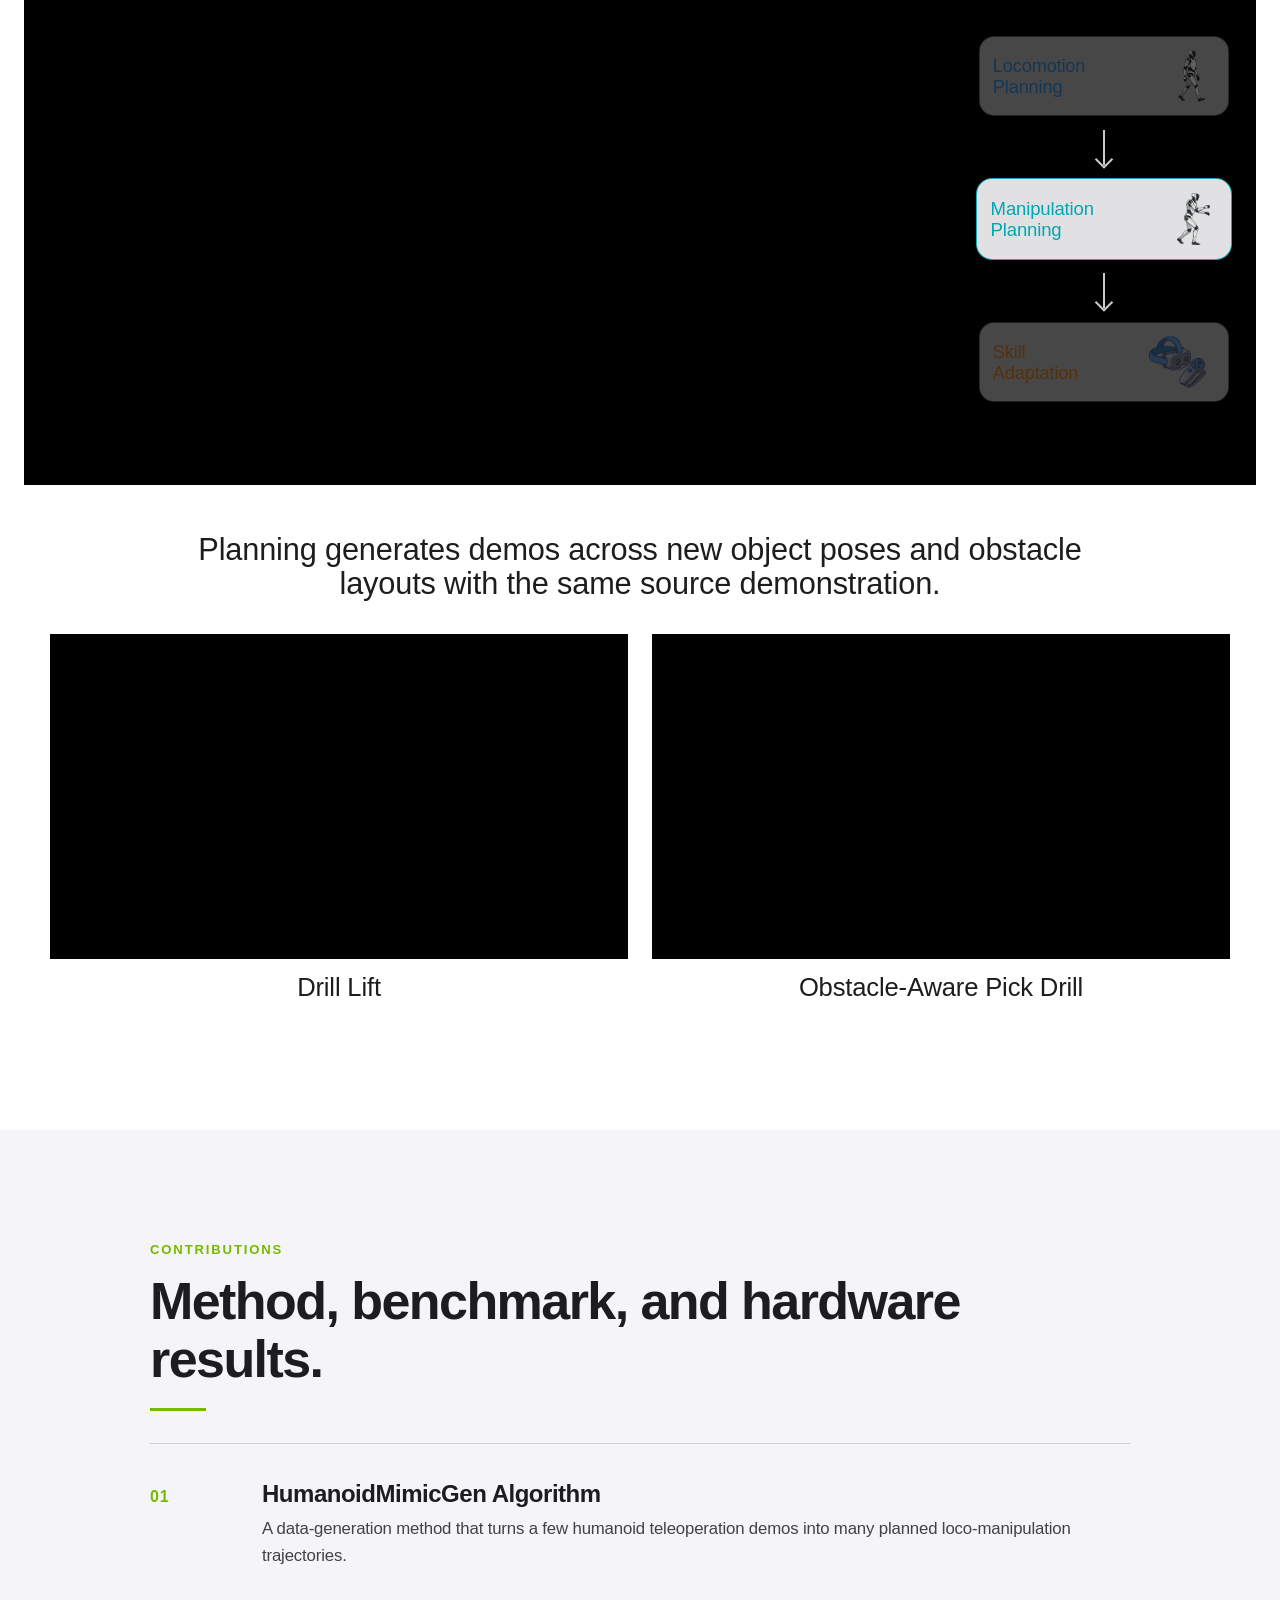
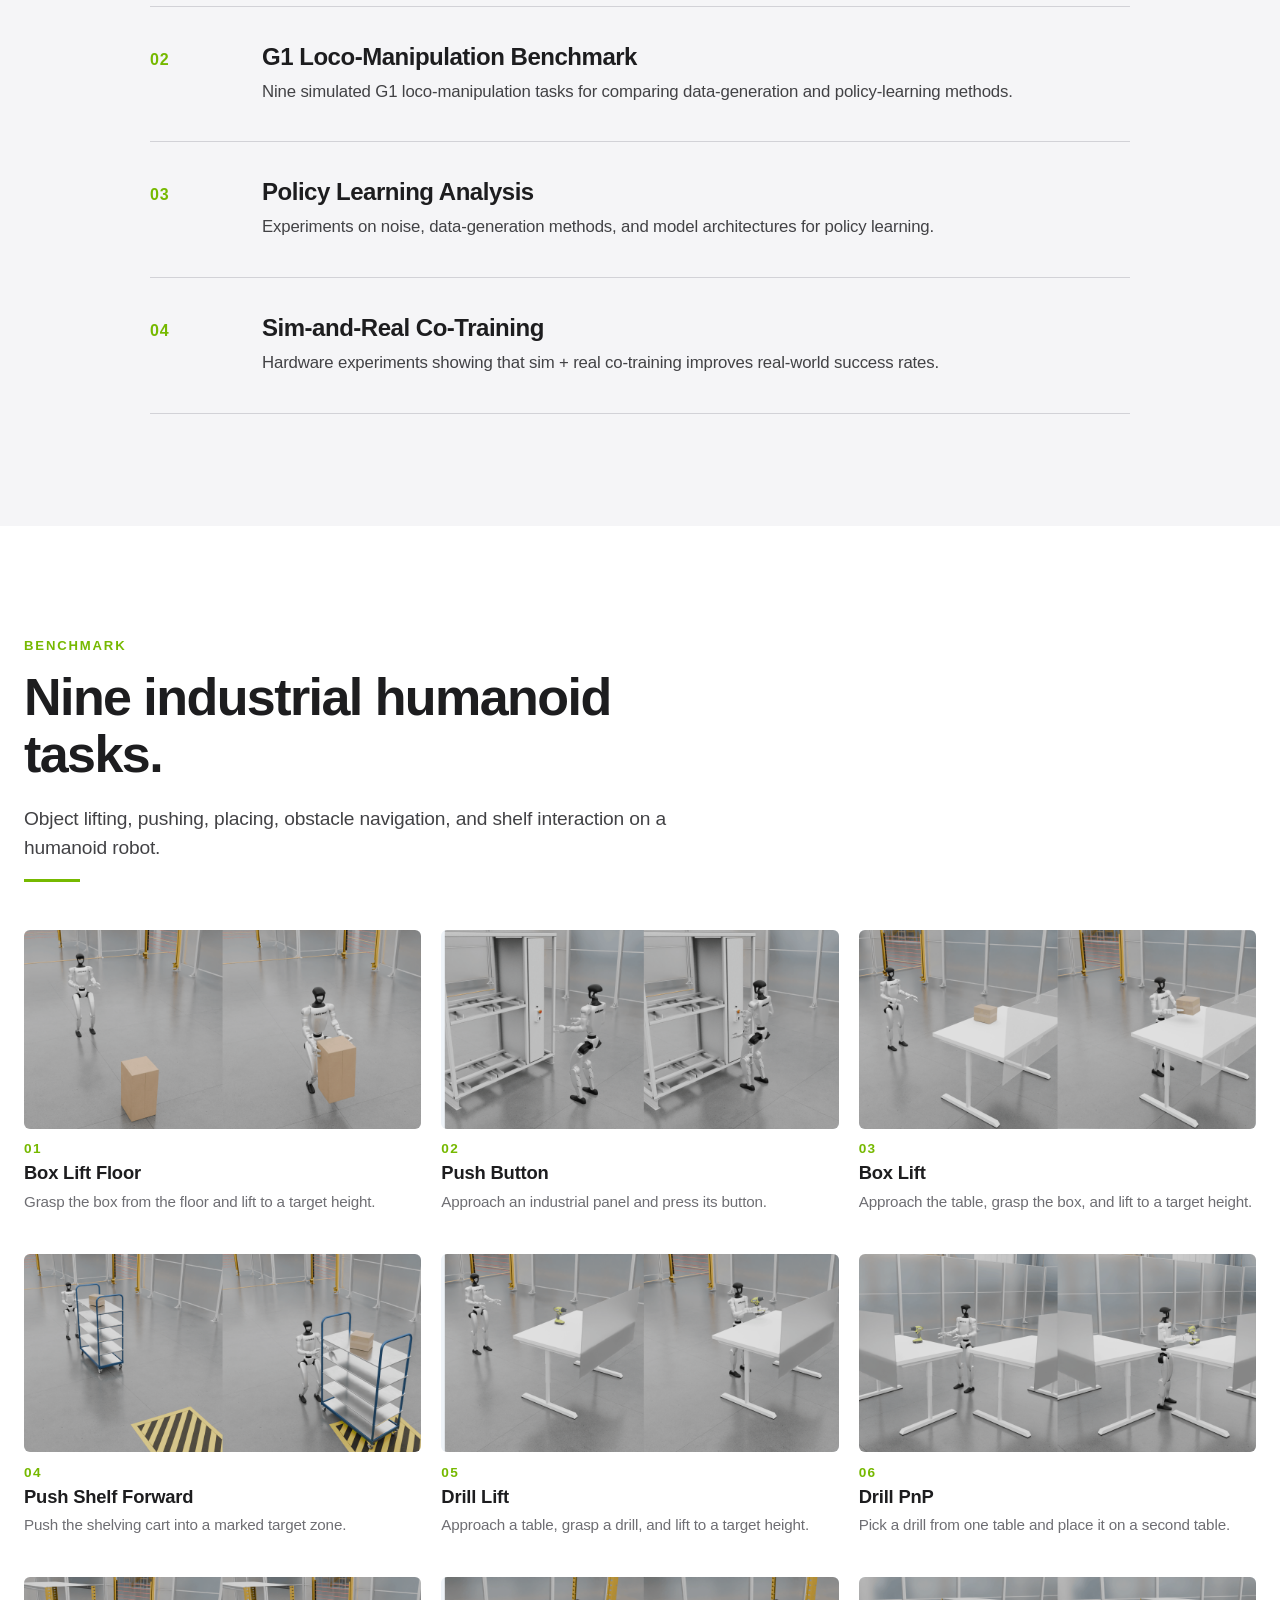
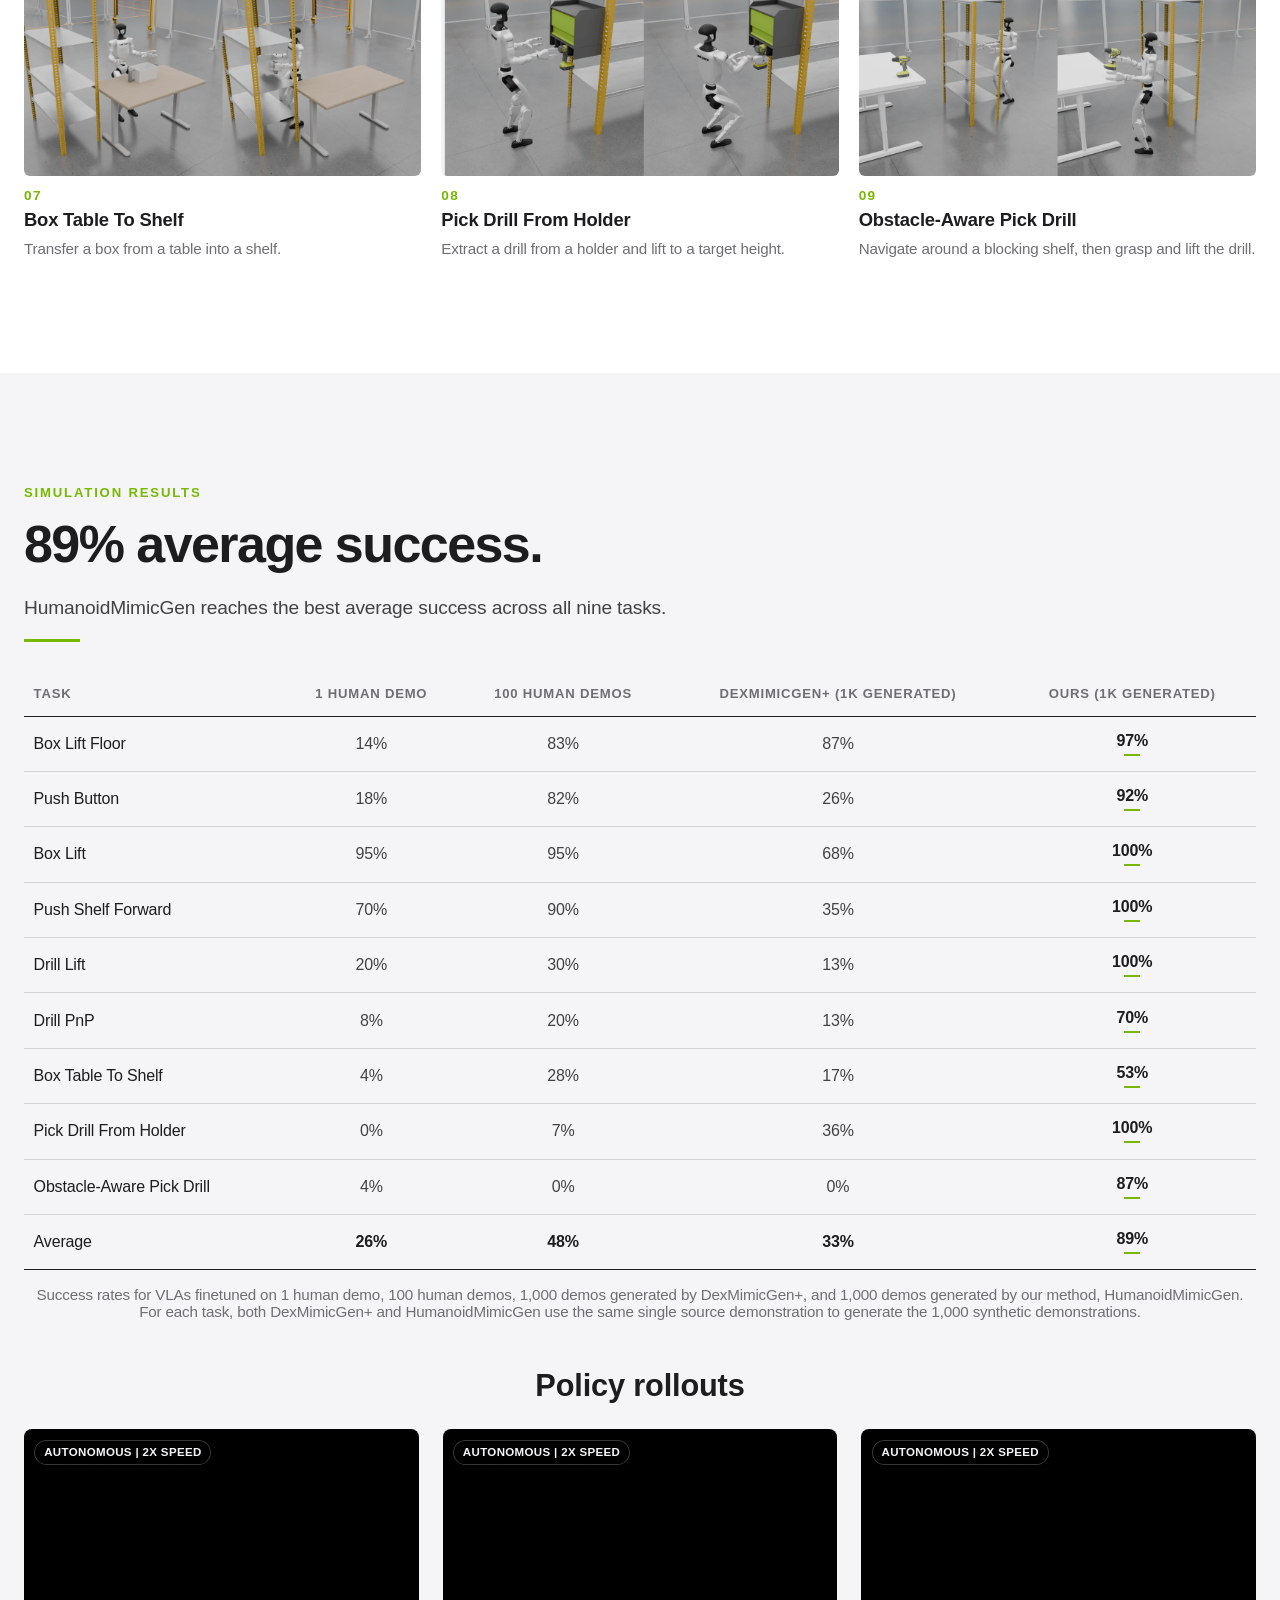
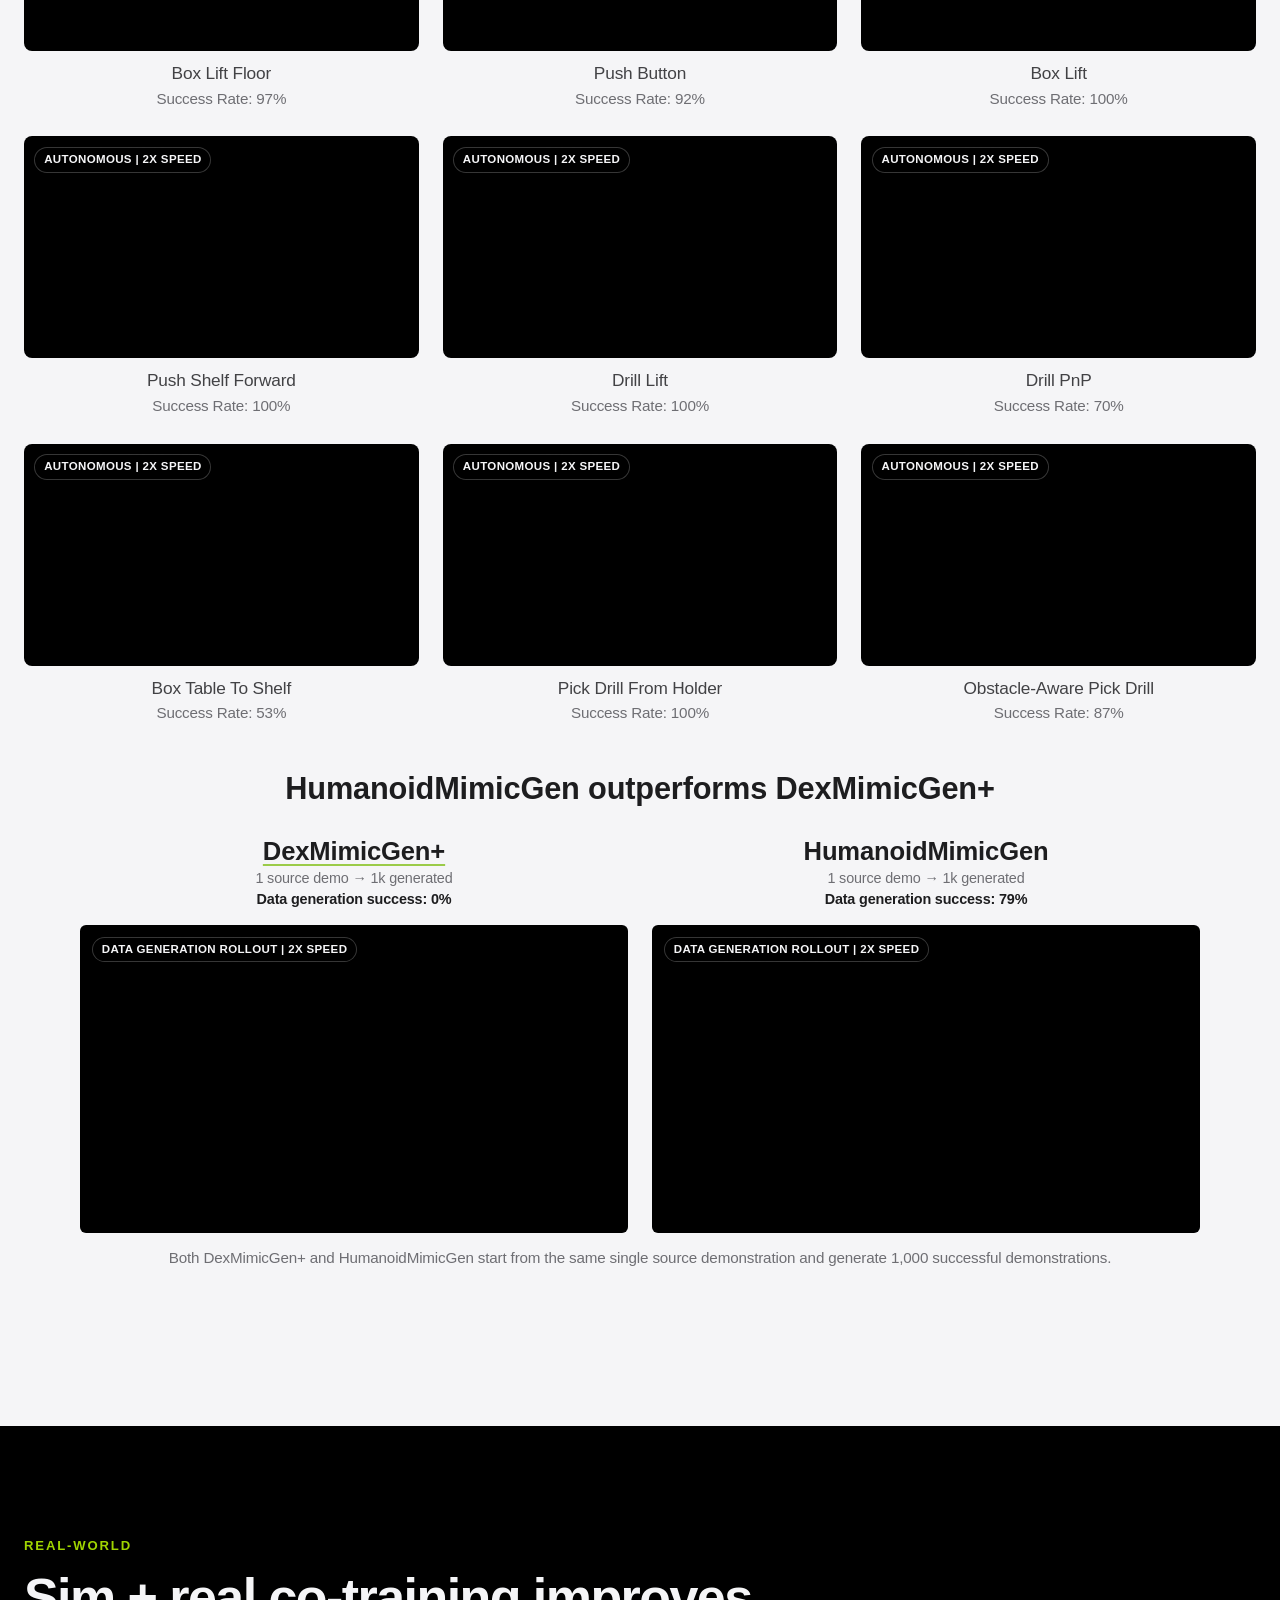
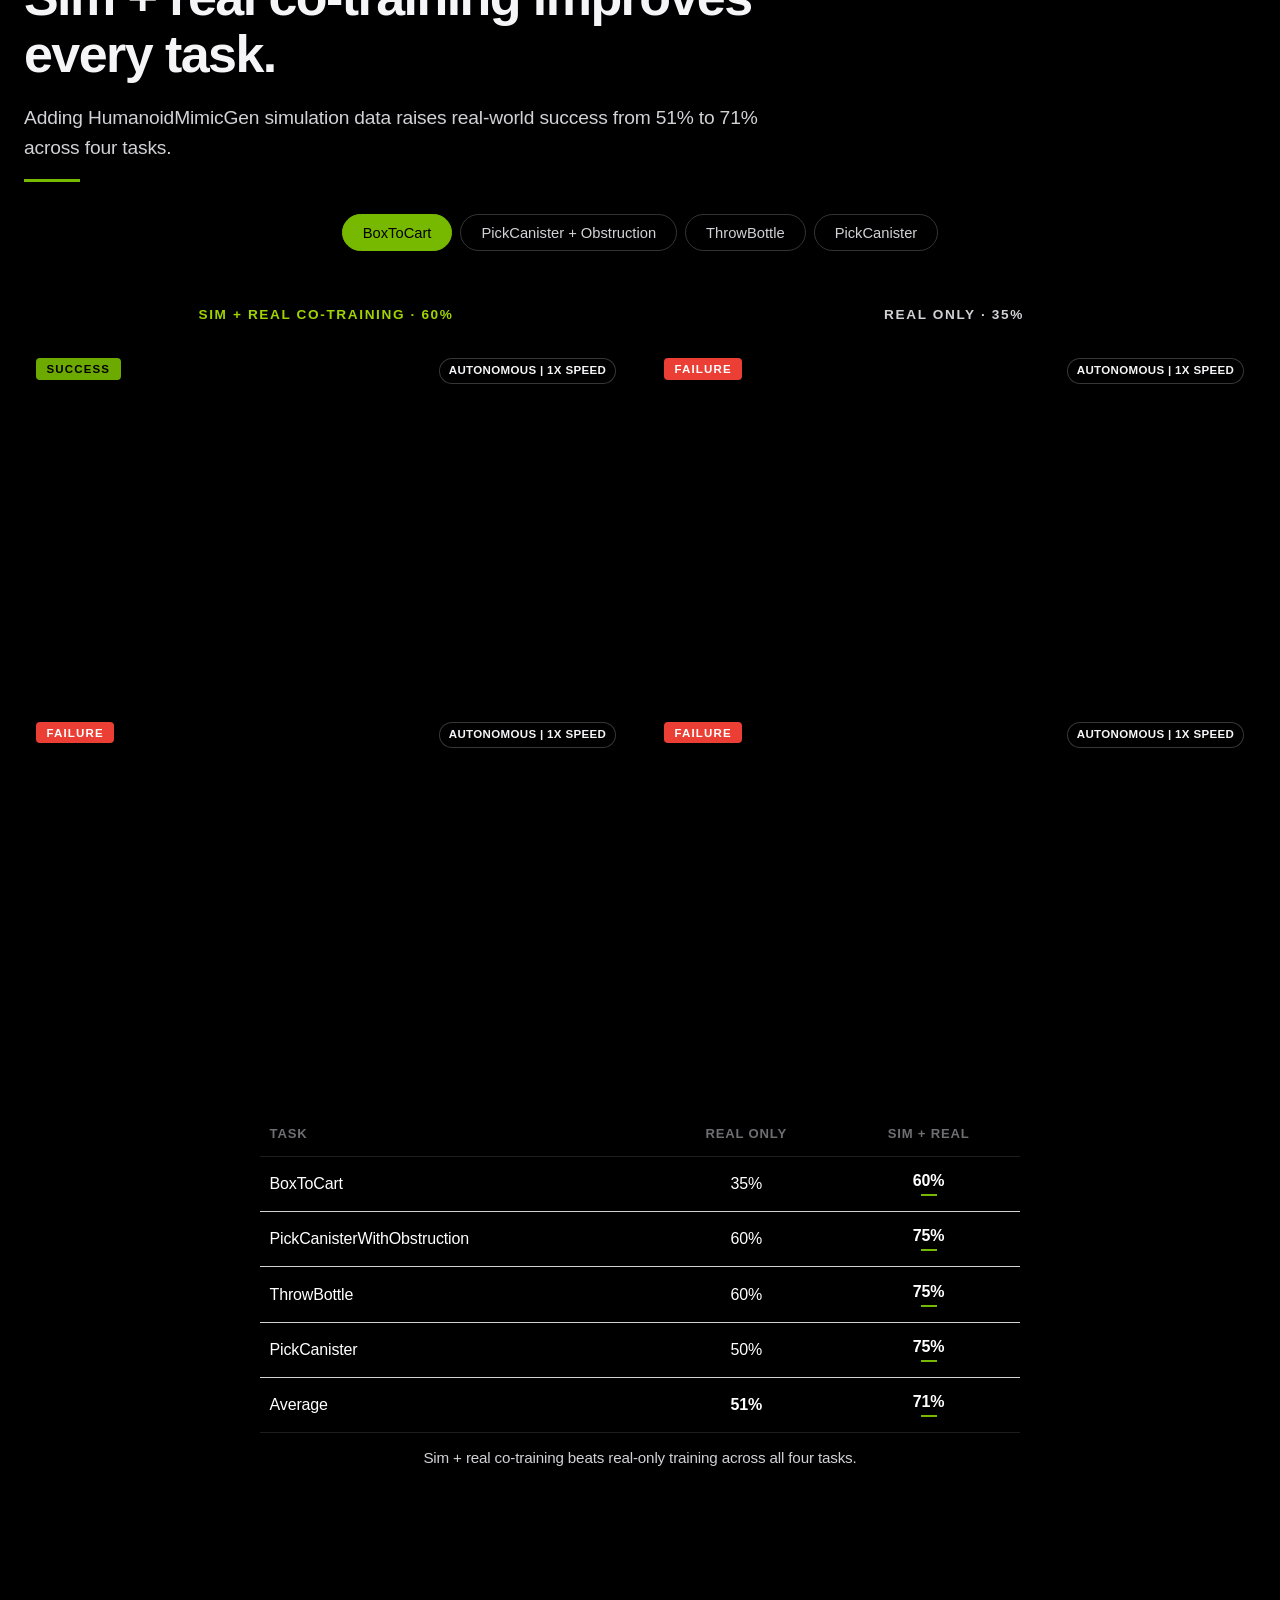
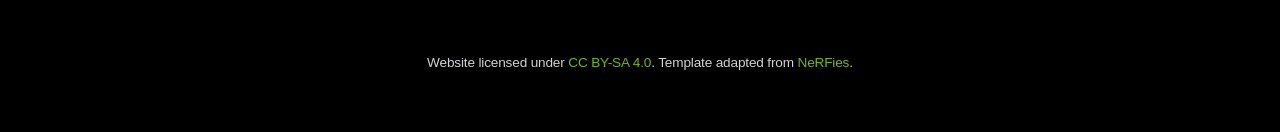
==== commit 2df5ee48: "Shorten HumanoidMimicGen paper title" ====
--- a/index.html
+++ b/index.html
@@ -3,10 +3,10 @@
 <head>
   <meta charset="utf-8">
   <meta name="description"
-        content="HumanoidMimicGen: Data Generation for Loco-Manipulation via Whole-Body Planning and Adaptation.">
+        content="HumanoidMimicGen: Data Generation for Loco-Manipulation via Whole-Body Planning.">
   <meta name="keywords" content="Imitation Learning, Loco-Manipulation, Humanoid Robots, Automated Data Generation, Whole-Body Control.">
   <meta name="viewport" content="width=device-width, initial-scale=1">
-  <title>HumanoidMimicGen — Data Generation for Loco-Manipulation via Whole-Body Planning and Adaptation</title>
+  <title>HumanoidMimicGen — Data Generation for Loco-Manipulation via Whole-Body Planning</title>
 
   <link rel="stylesheet" href="./static/css/index.css">
 </head>
@@ -33,7 +33,7 @@
   <div class="nv-container">
     <h1 class="display-1">
       <span class="accent">HumanoidMimicGen</span><br>
-      <span class="hero-title-detail">Data Generation for Loco-Manipulation via Whole-Body Planning and Adaptation</span>
+      <span class="hero-title-detail">Data Generation for Loco-Manipulation via Whole-Body Planning</span>
     </h1>
     <div class="hero-authors" aria-label="Authors">
       <p>
@@ -57,7 +57,7 @@
       Generate thousands of humanoid loco-manipulation demonstrations from a single teleoperated demonstration.
     </p>
     <div class="hero-links" aria-label="Project links">
-      <a class="hero-pill disabled" href="#" aria-disabled="true">
+      <a class="hero-pill" href="https://arxiv.org/pdf/2605.27724" target="_blank" rel="noopener">
         <span class="hero-pill-icon" aria-hidden="true">
           <svg viewBox="0 0 24 24" role="img">
             <path d="M6 2.5h8.1L19 7.4V21.5H6V2.5Z" fill="none" stroke="currentColor" stroke-width="1.8" stroke-linejoin="round"/>
@@ -67,7 +67,7 @@
         </span>
         <span>Paper</span>
       </a>
-      <a class="hero-pill disabled" href="#" aria-disabled="true">
+      <a class="hero-pill" href="https://arxiv.org/abs/2605.27724v1" target="_blank" rel="noopener">
         <span class="hero-pill-icon" aria-hidden="true">
           <svg viewBox="0 0 24 24" role="img">
             <path d="M5.2 3.7 18.8 20.3M18.8 3.7 5.2 20.3" fill="none" stroke="currentColor" stroke-width="1.9" stroke-linecap="round"/>
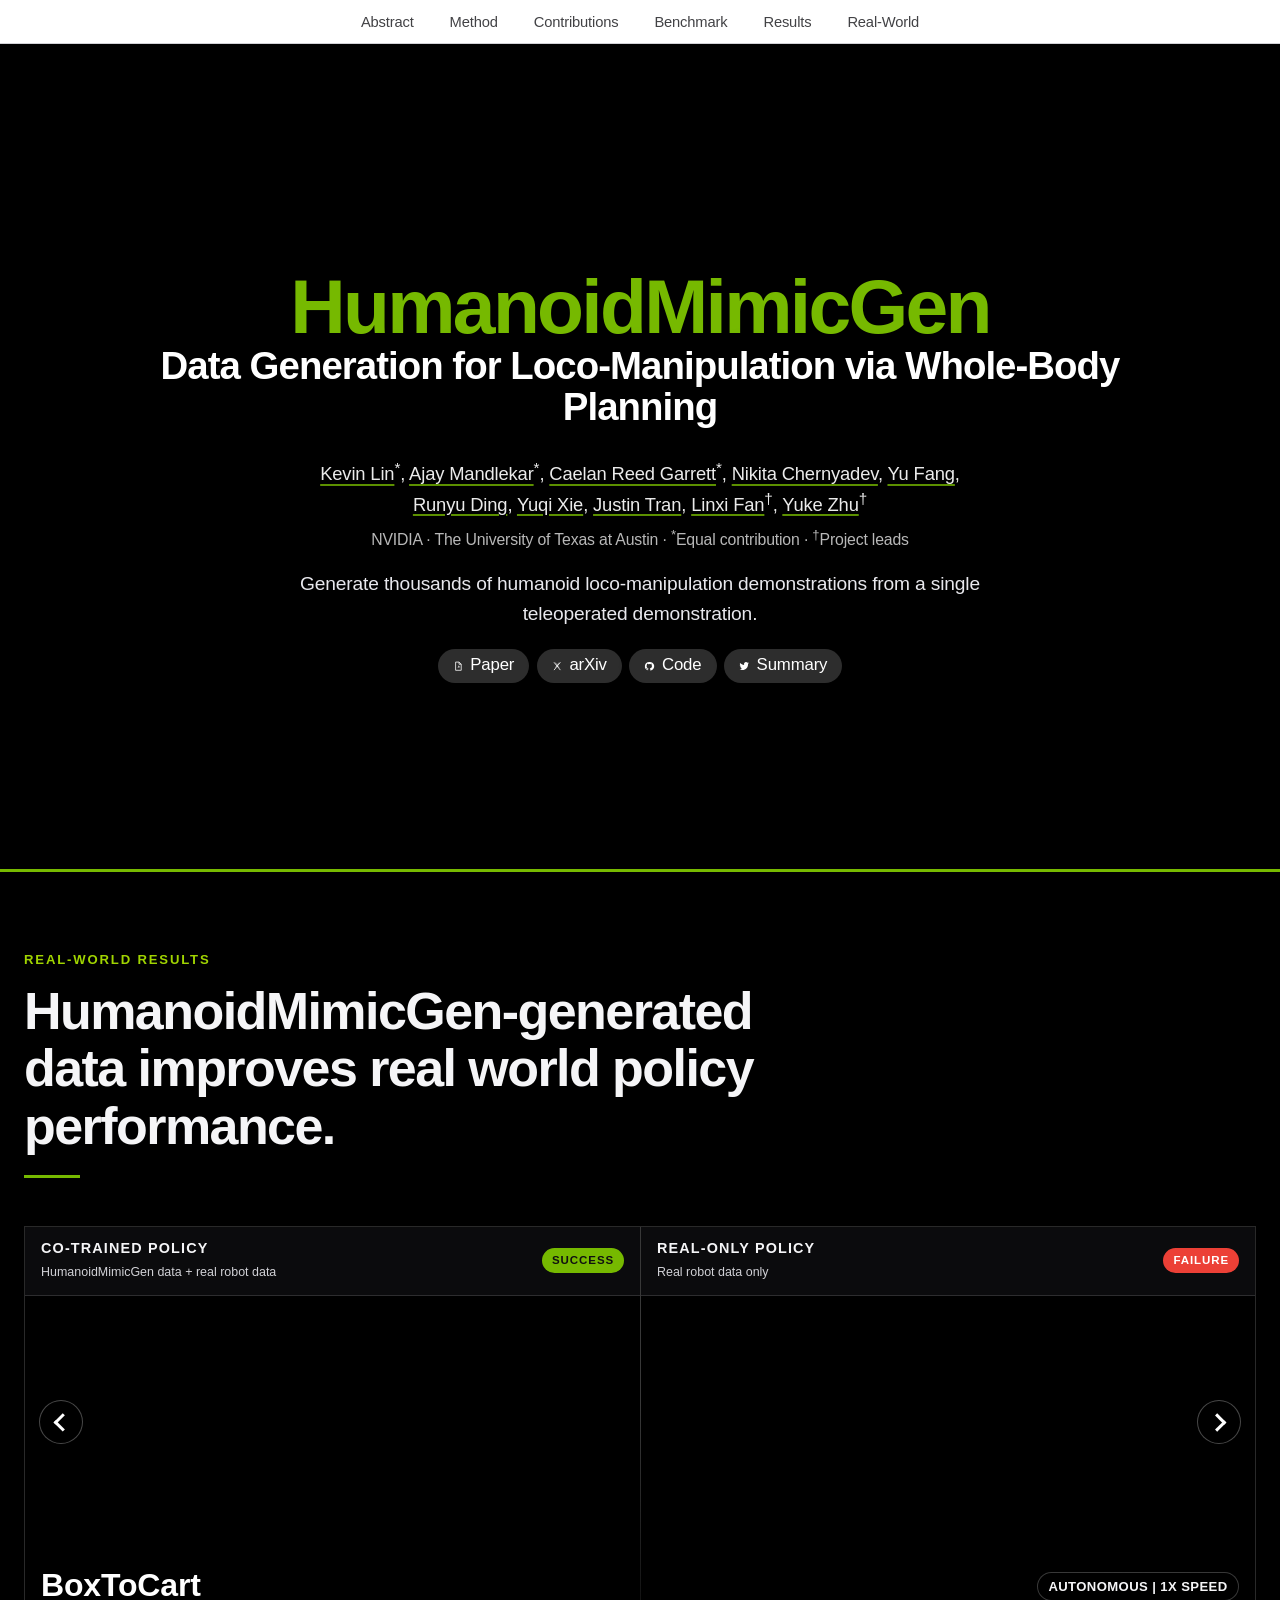
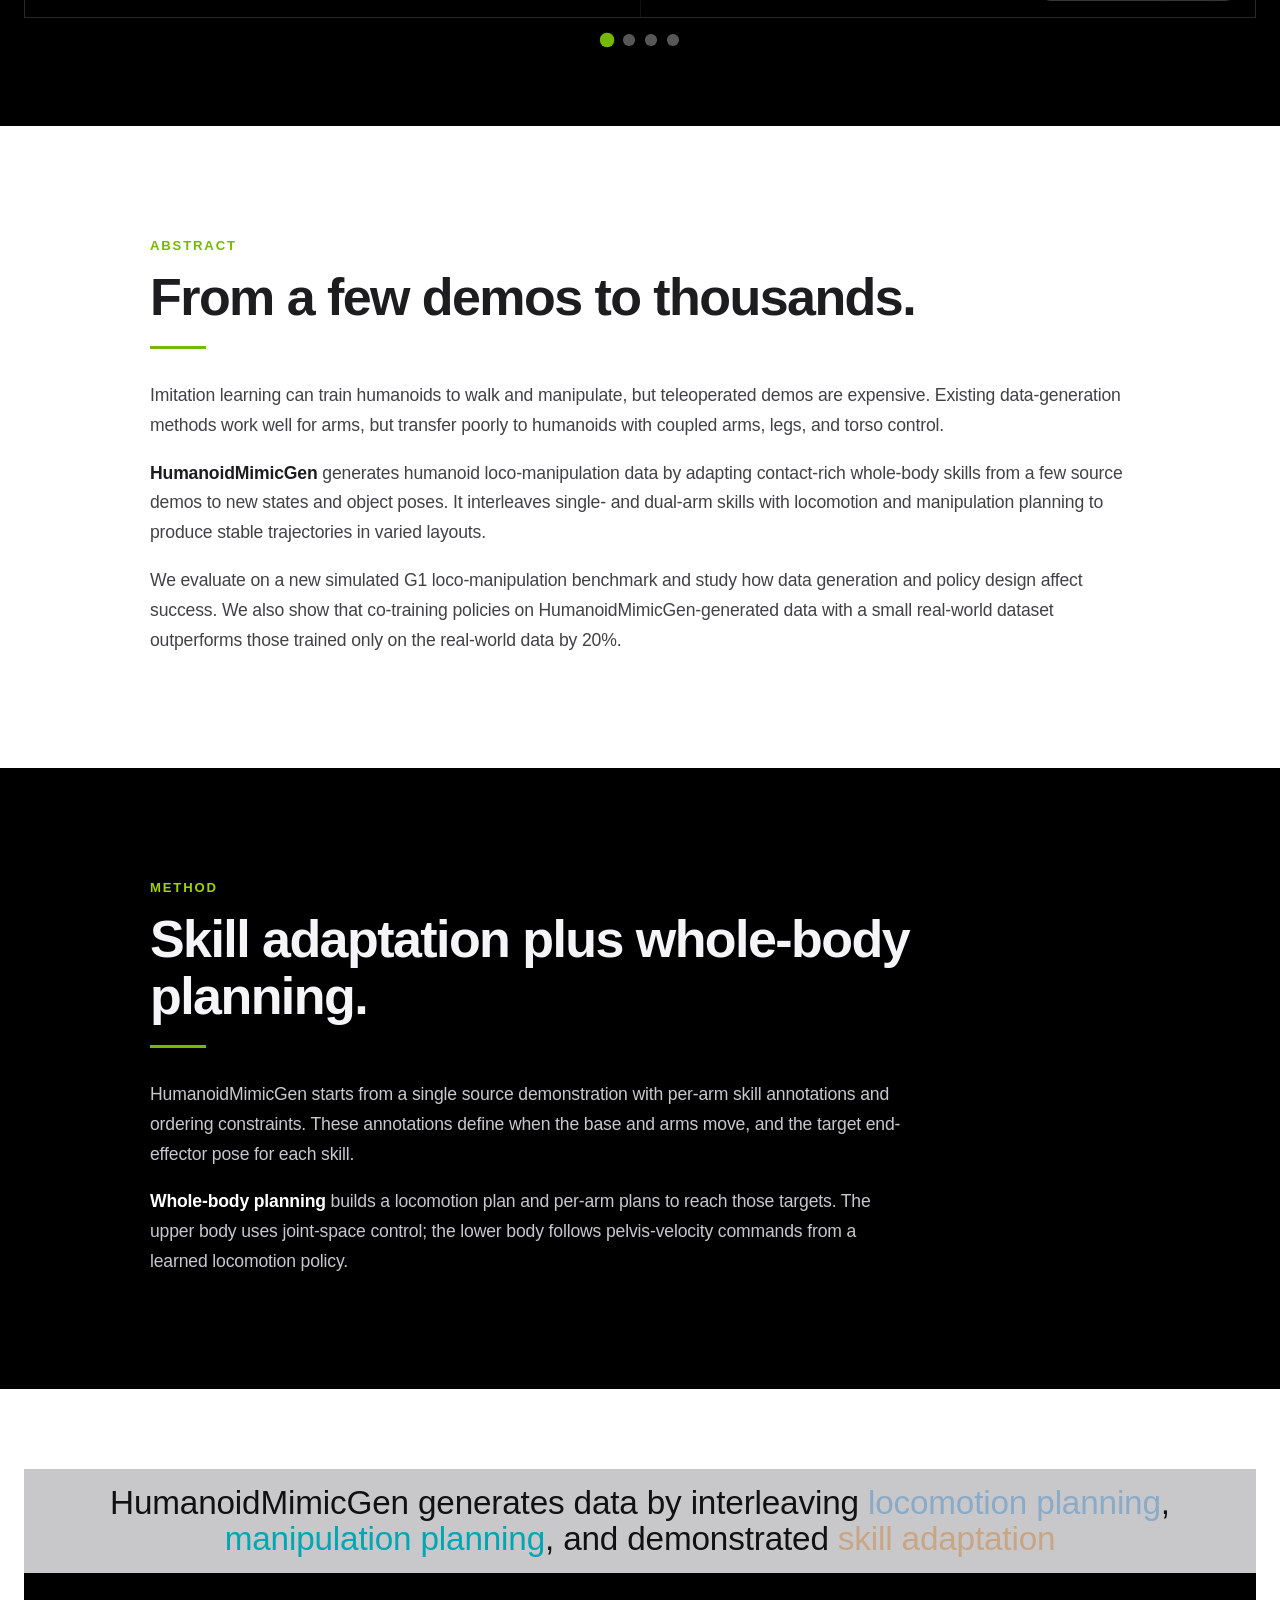
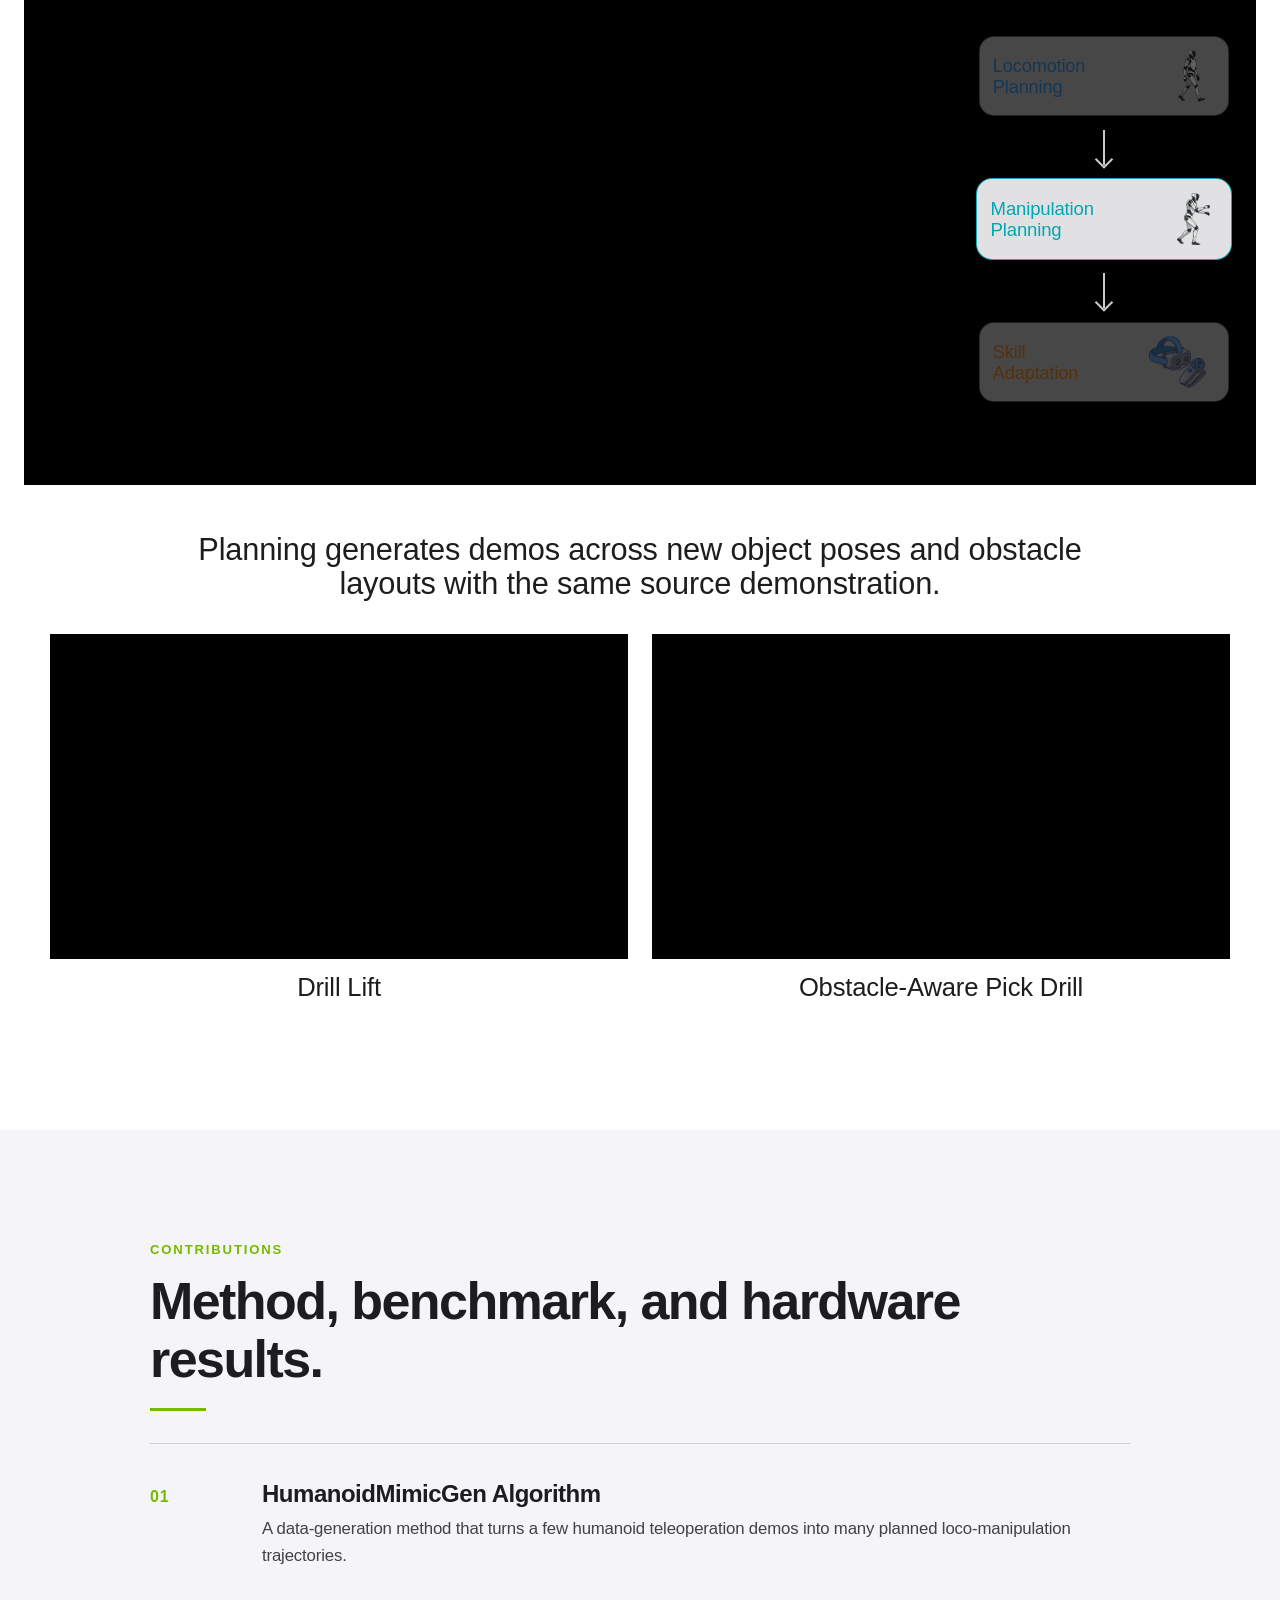
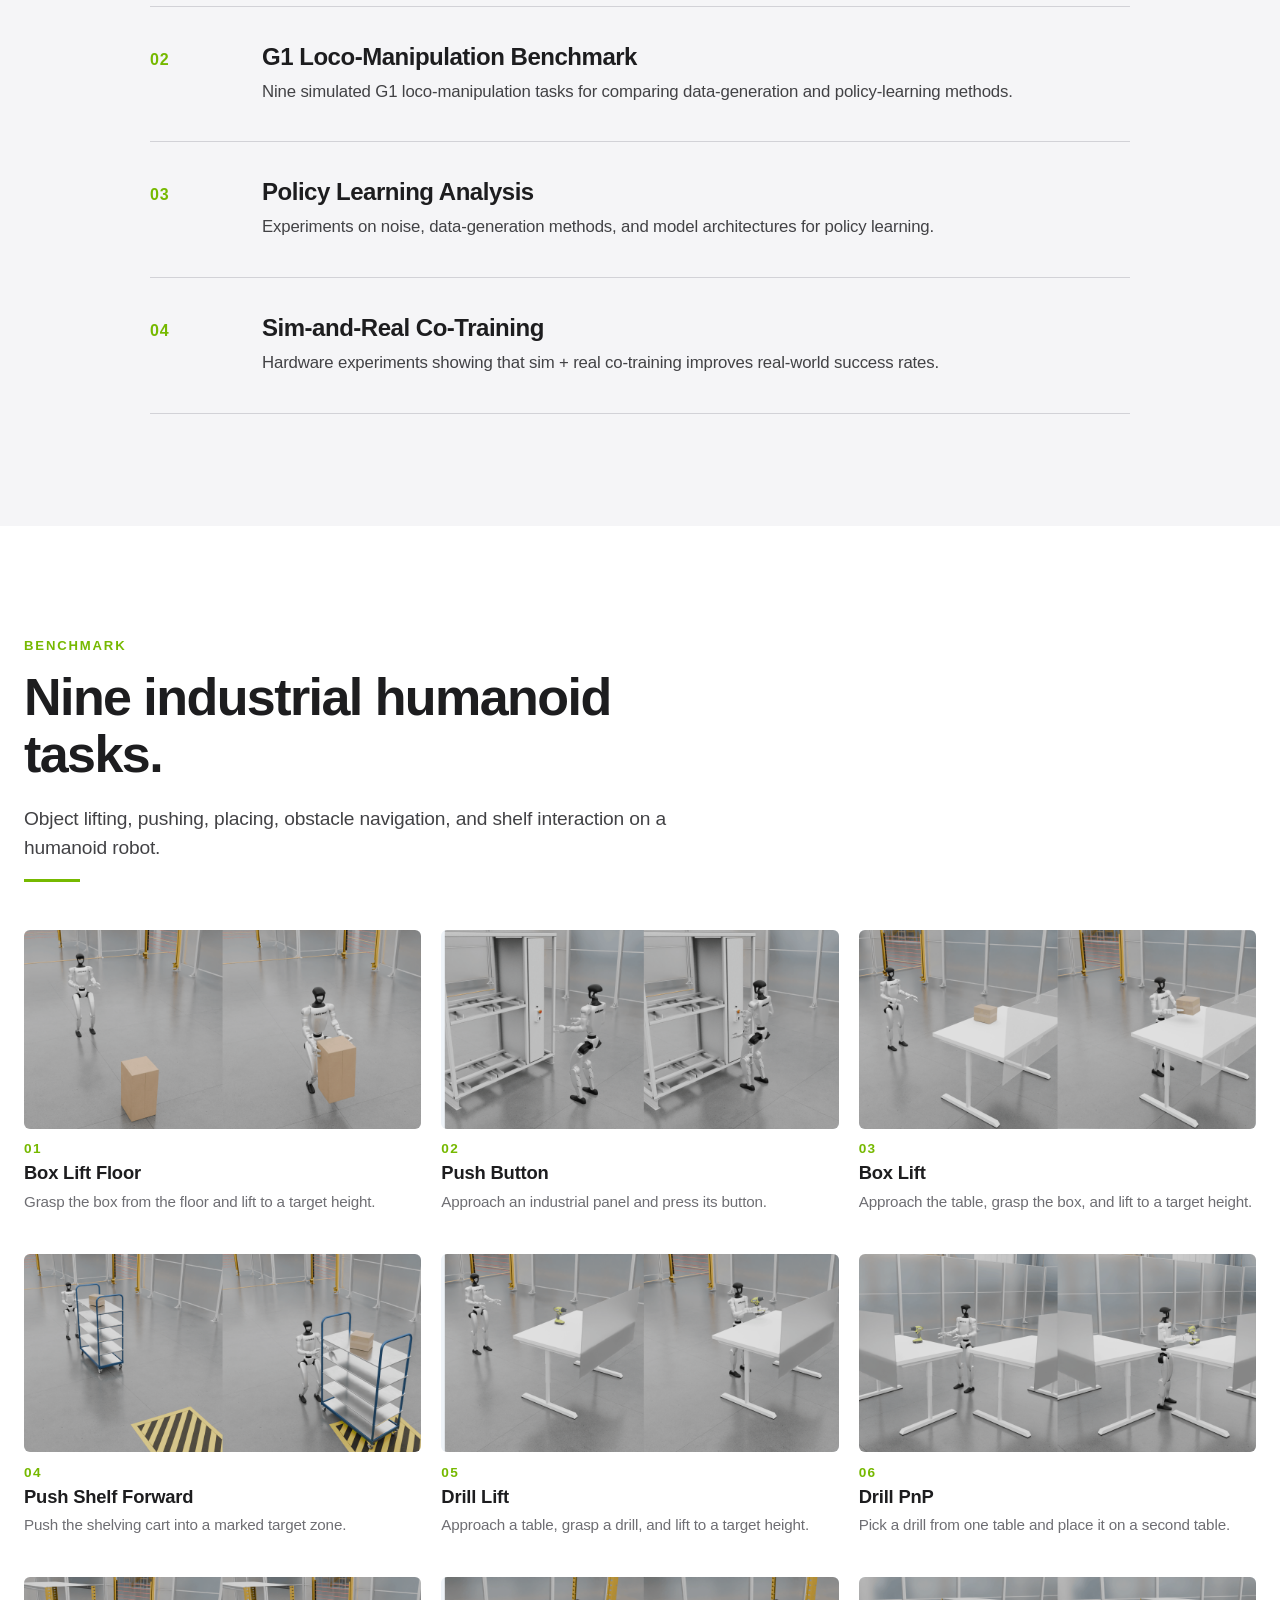
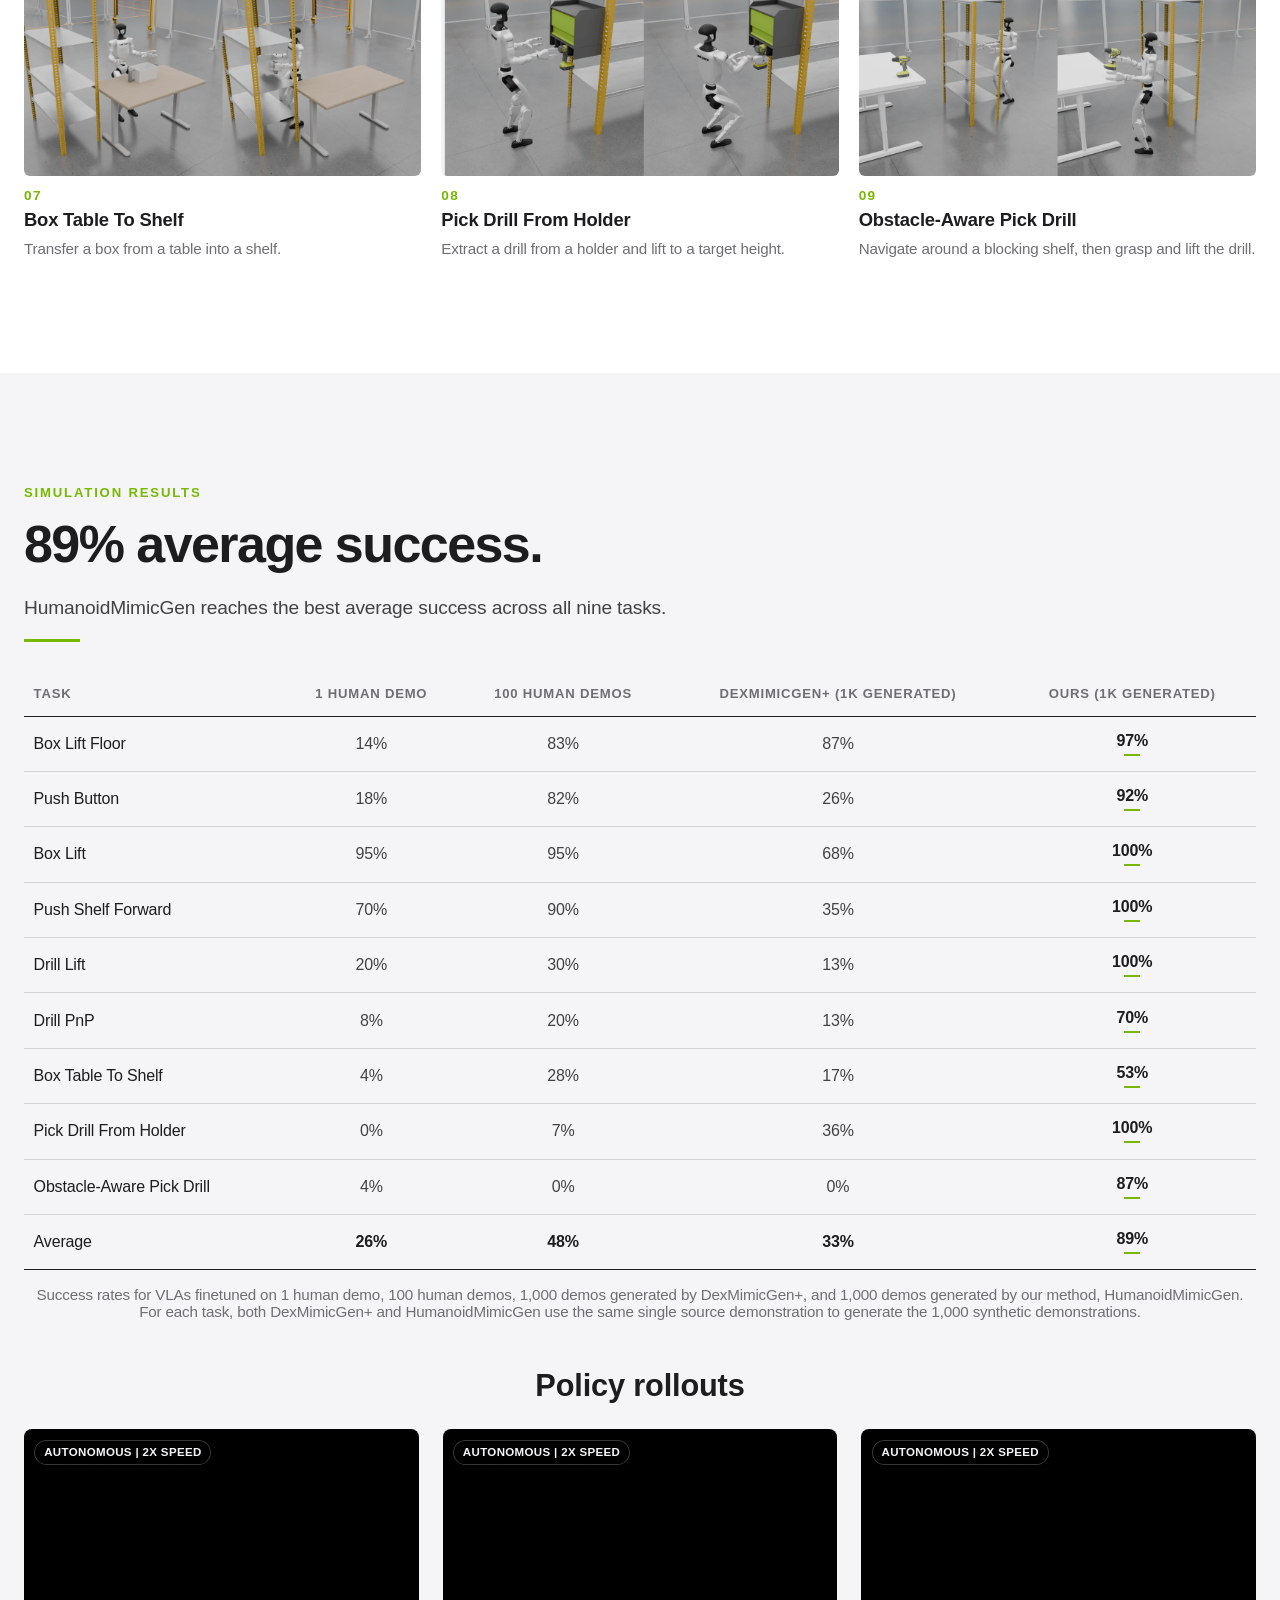
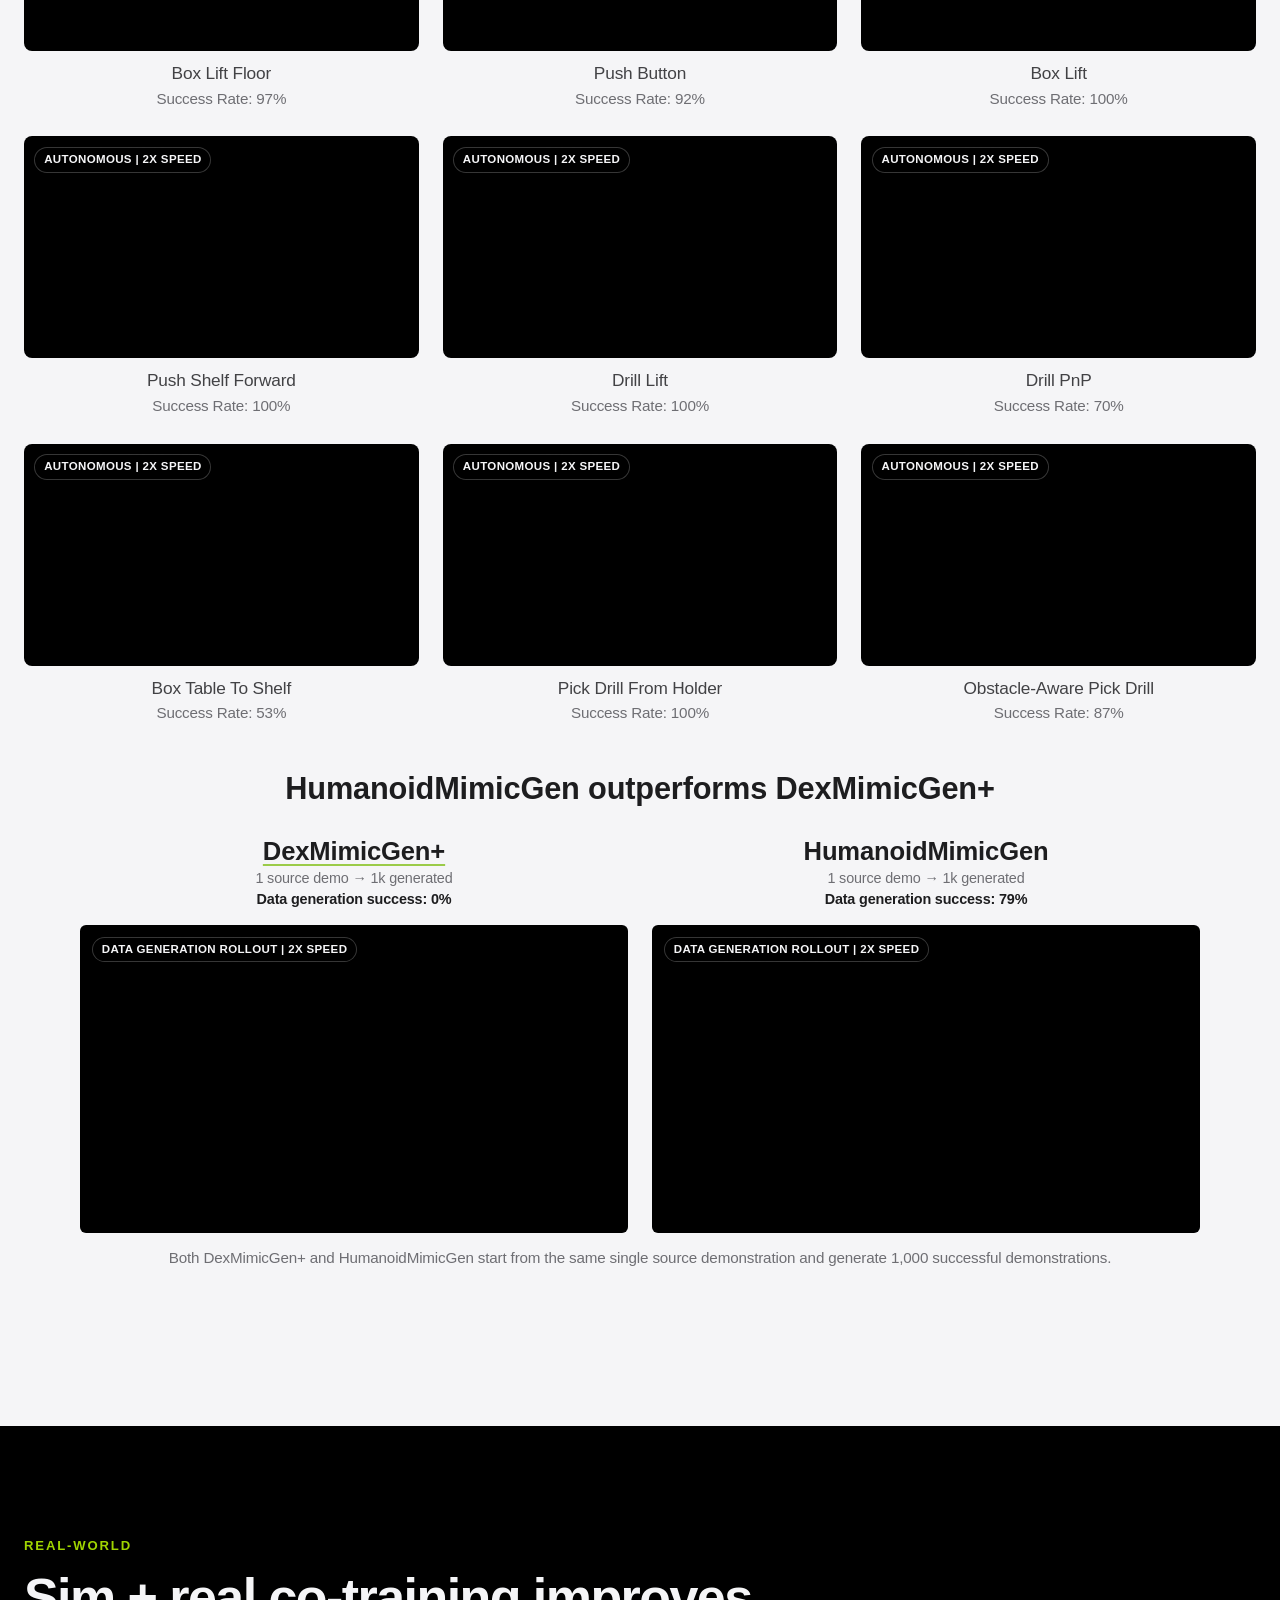
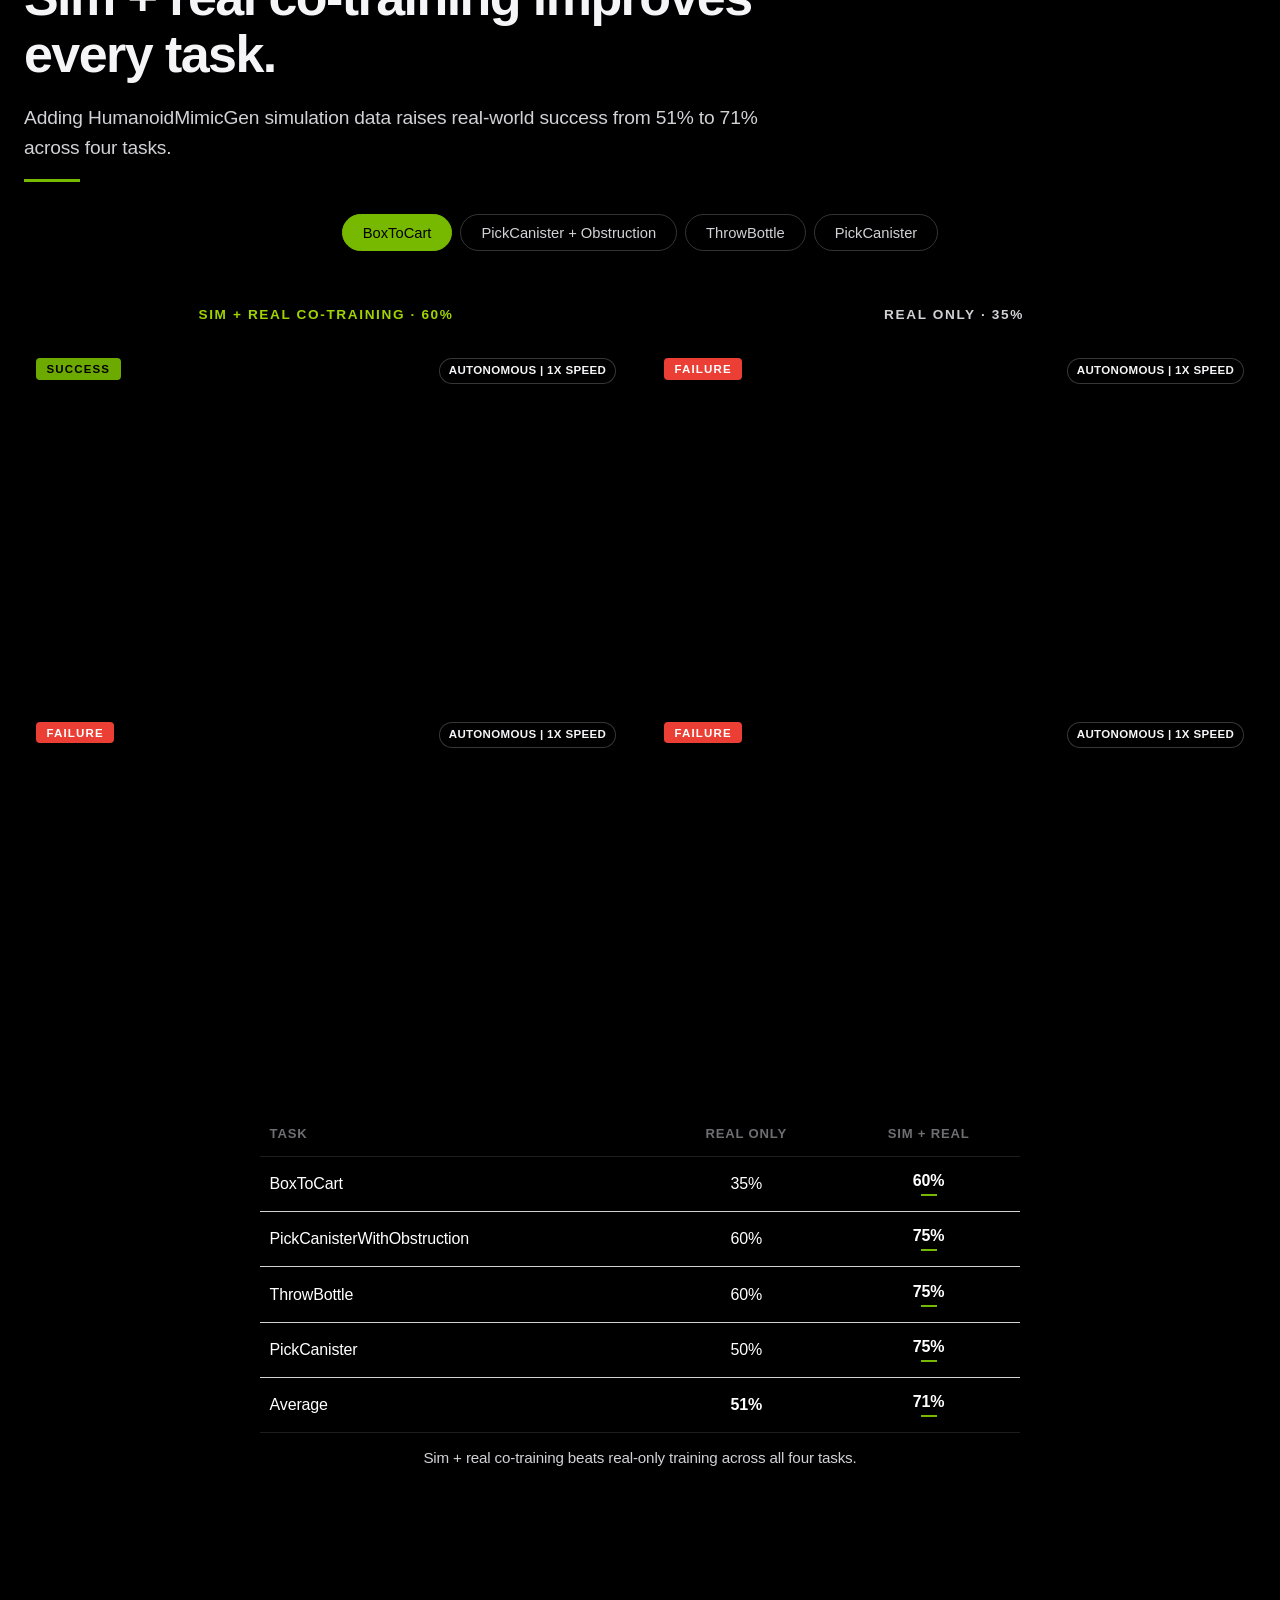
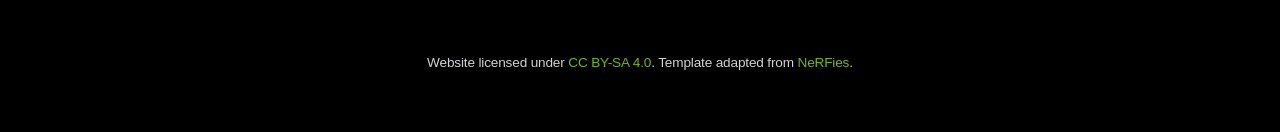
==== commit 76aea85c: "Add code link to project homepage" ====
--- a/index.html
+++ b/index.html
@@ -76,6 +76,14 @@
           </svg>
         </span>
         <span>arXiv</span>
+      </a>
+      <a class="hero-pill" href="https://github.com/NVlabs/humanoidmimicgen" target="_blank" rel="noopener">
+        <span class="hero-pill-icon" aria-hidden="true">
+          <svg viewBox="0 0 24 24" role="img">
+            <path d="M12 2.3a9.9 9.9 0 0 0-3.1 19.3c.5.1.7-.2.7-.5v-1.9c-2.8.6-3.4-1.2-3.4-1.2-.5-1.2-1.1-1.5-1.1-1.5-.9-.6.1-.6.1-.6 1 0 1.6 1.1 1.6 1.1.9 1.6 2.4 1.1 3 .9.1-.7.4-1.1.7-1.3-2.3-.3-4.6-1.1-4.6-4.9 0-1.1.4-2 1-2.7-.1-.3-.4-1.3.1-2.7 0 0 .8-.3 2.7 1a9.3 9.3 0 0 1 4.9 0c1.9-1.3 2.7-1 2.7-1 .5 1.4.2 2.4.1 2.7.6.7 1 1.6 1 2.7 0 3.8-2.3 4.6-4.6 4.9.4.3.7 1 .7 2v2.9c0 .3.2.6.7.5A9.9 9.9 0 0 0 12 2.3Z" fill="currentColor"/>
+          </svg>
+        </span>
+        <span>Code</span>
       </a>
       <a class="hero-pill disabled" href="#" aria-disabled="true">
         <span class="hero-pill-icon" aria-hidden="true">
